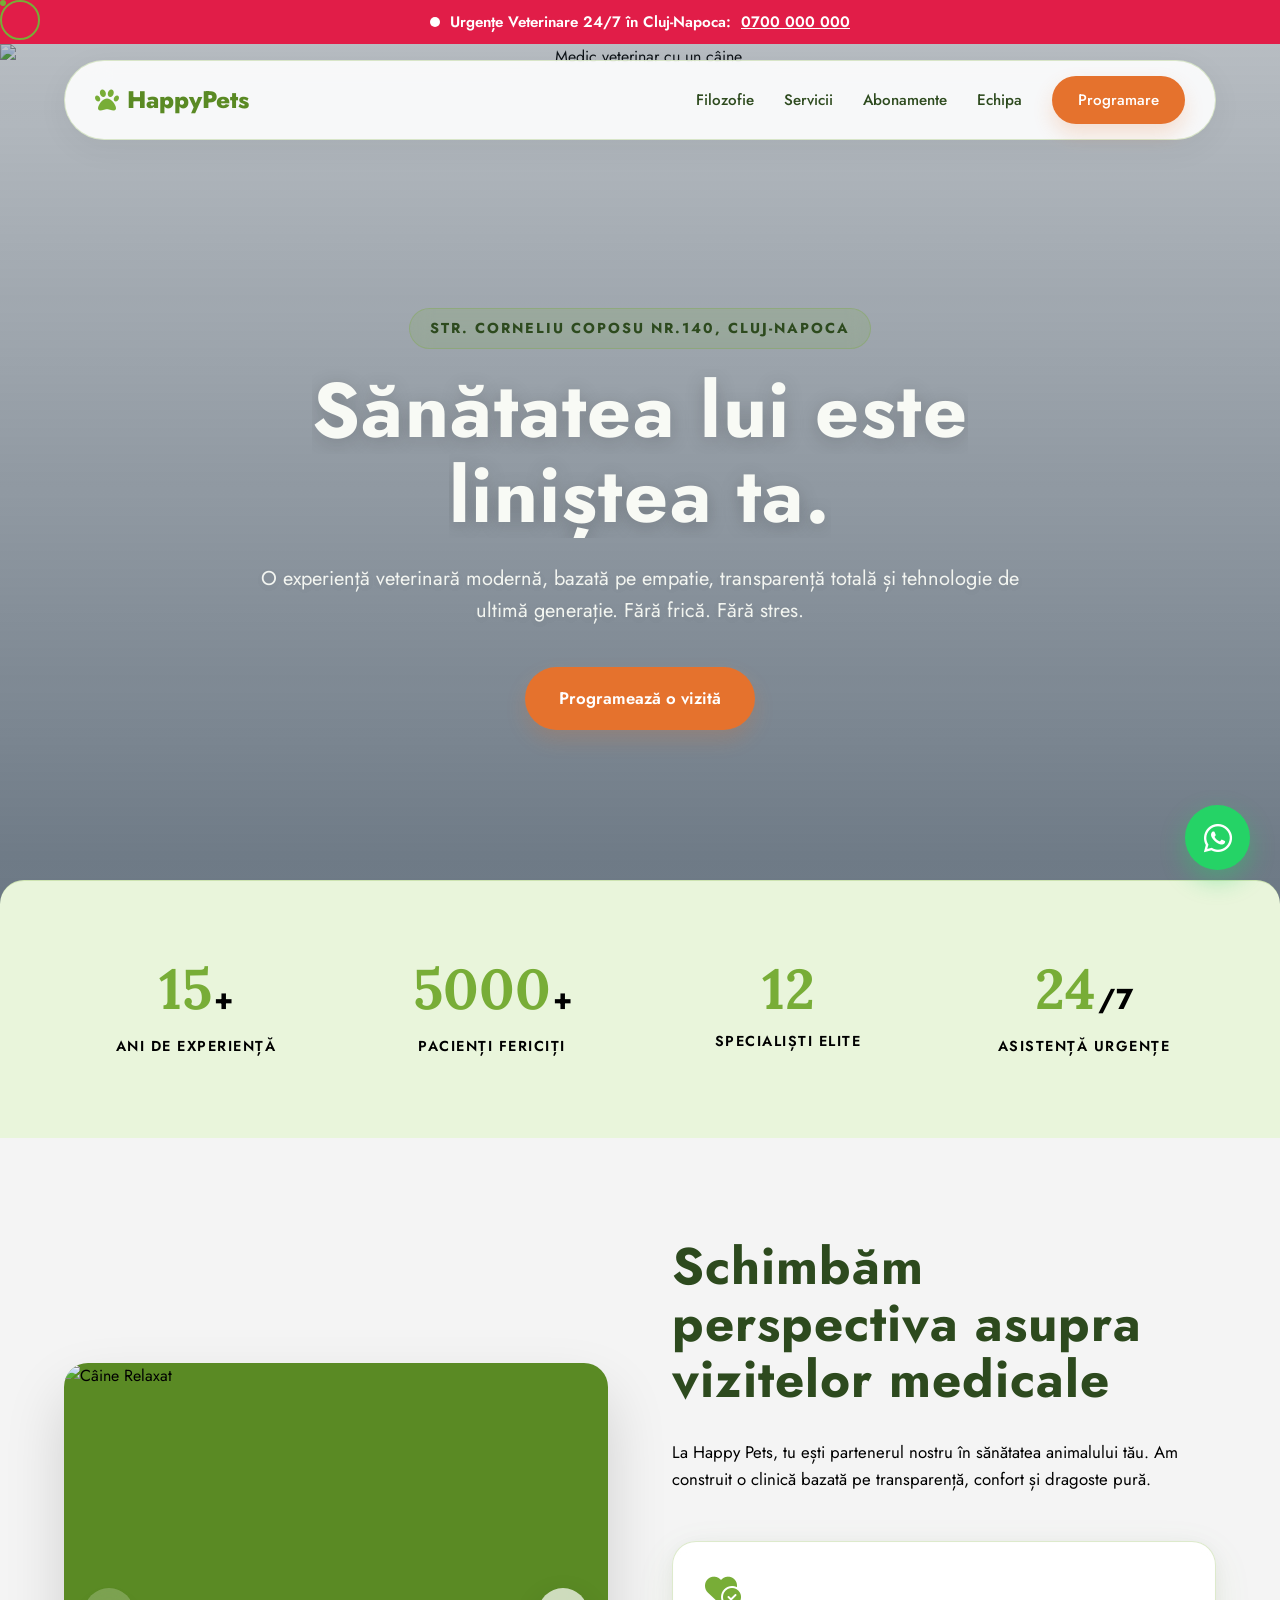
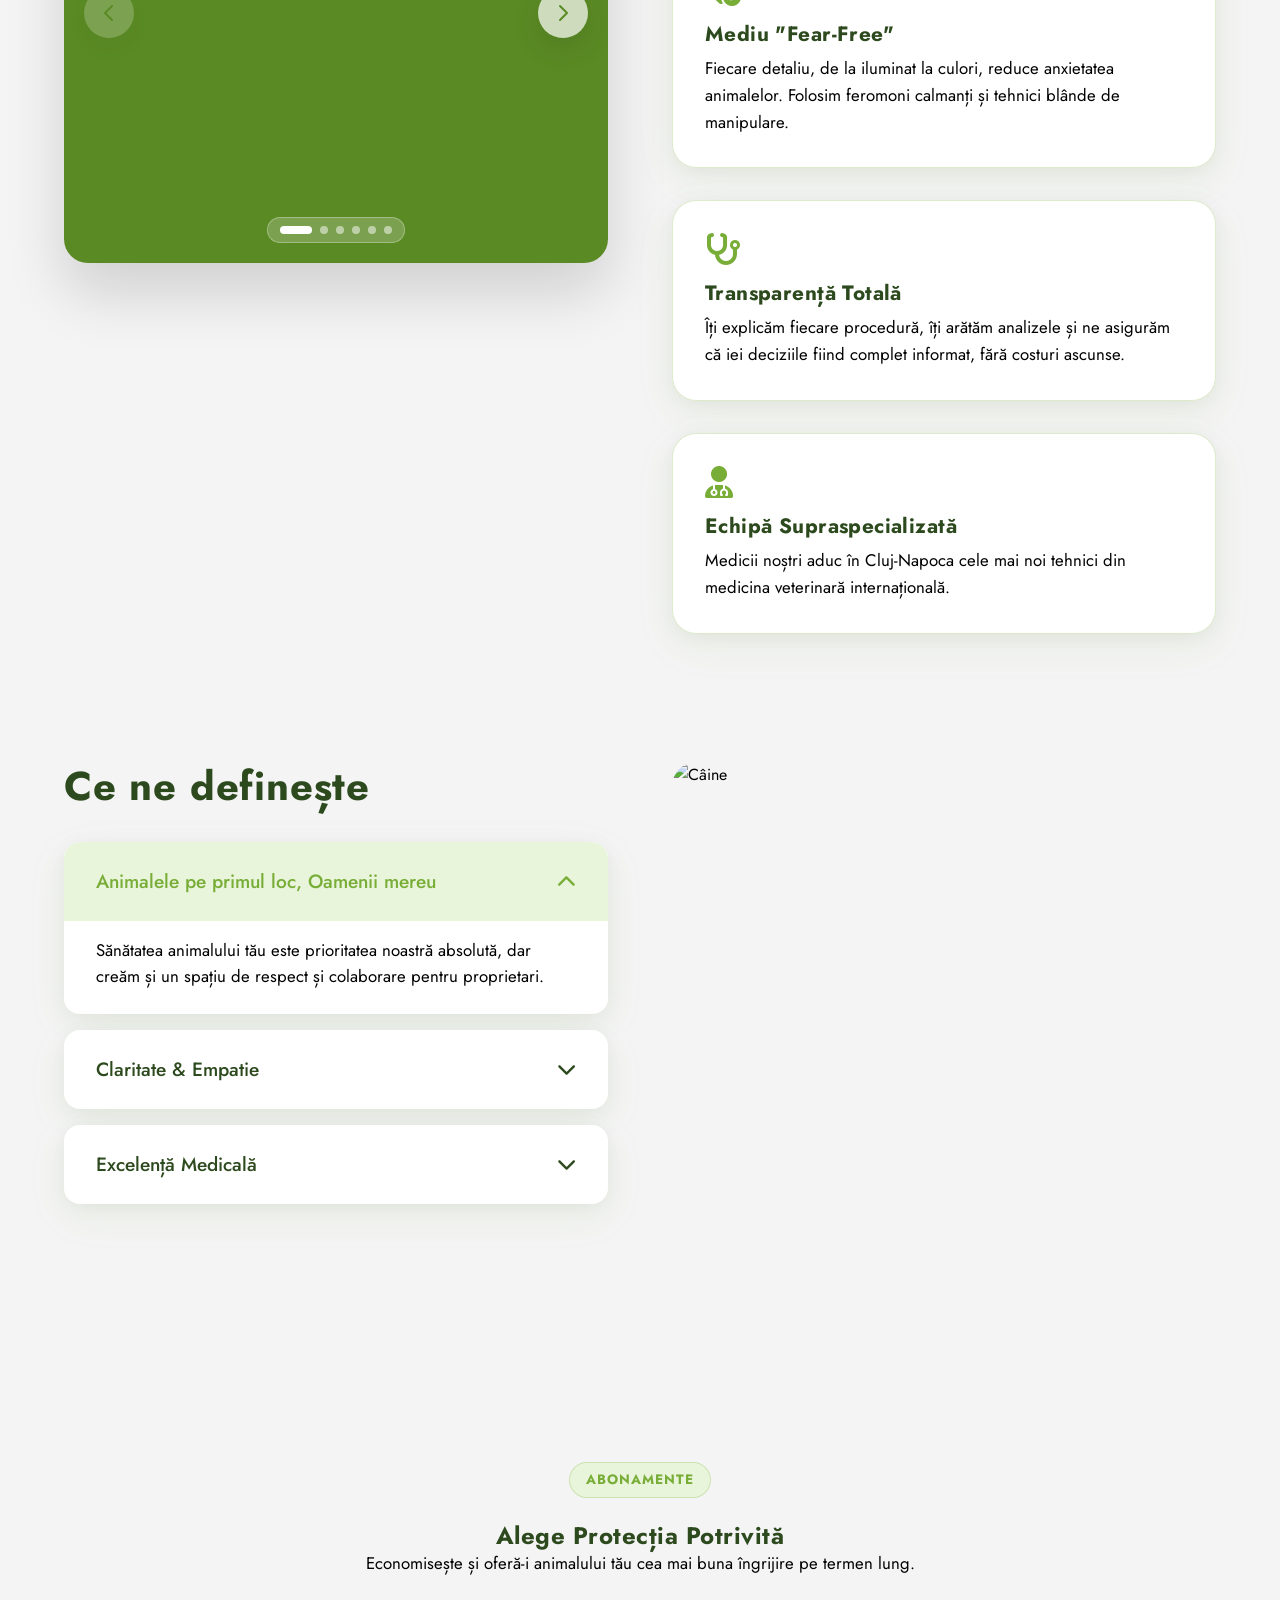
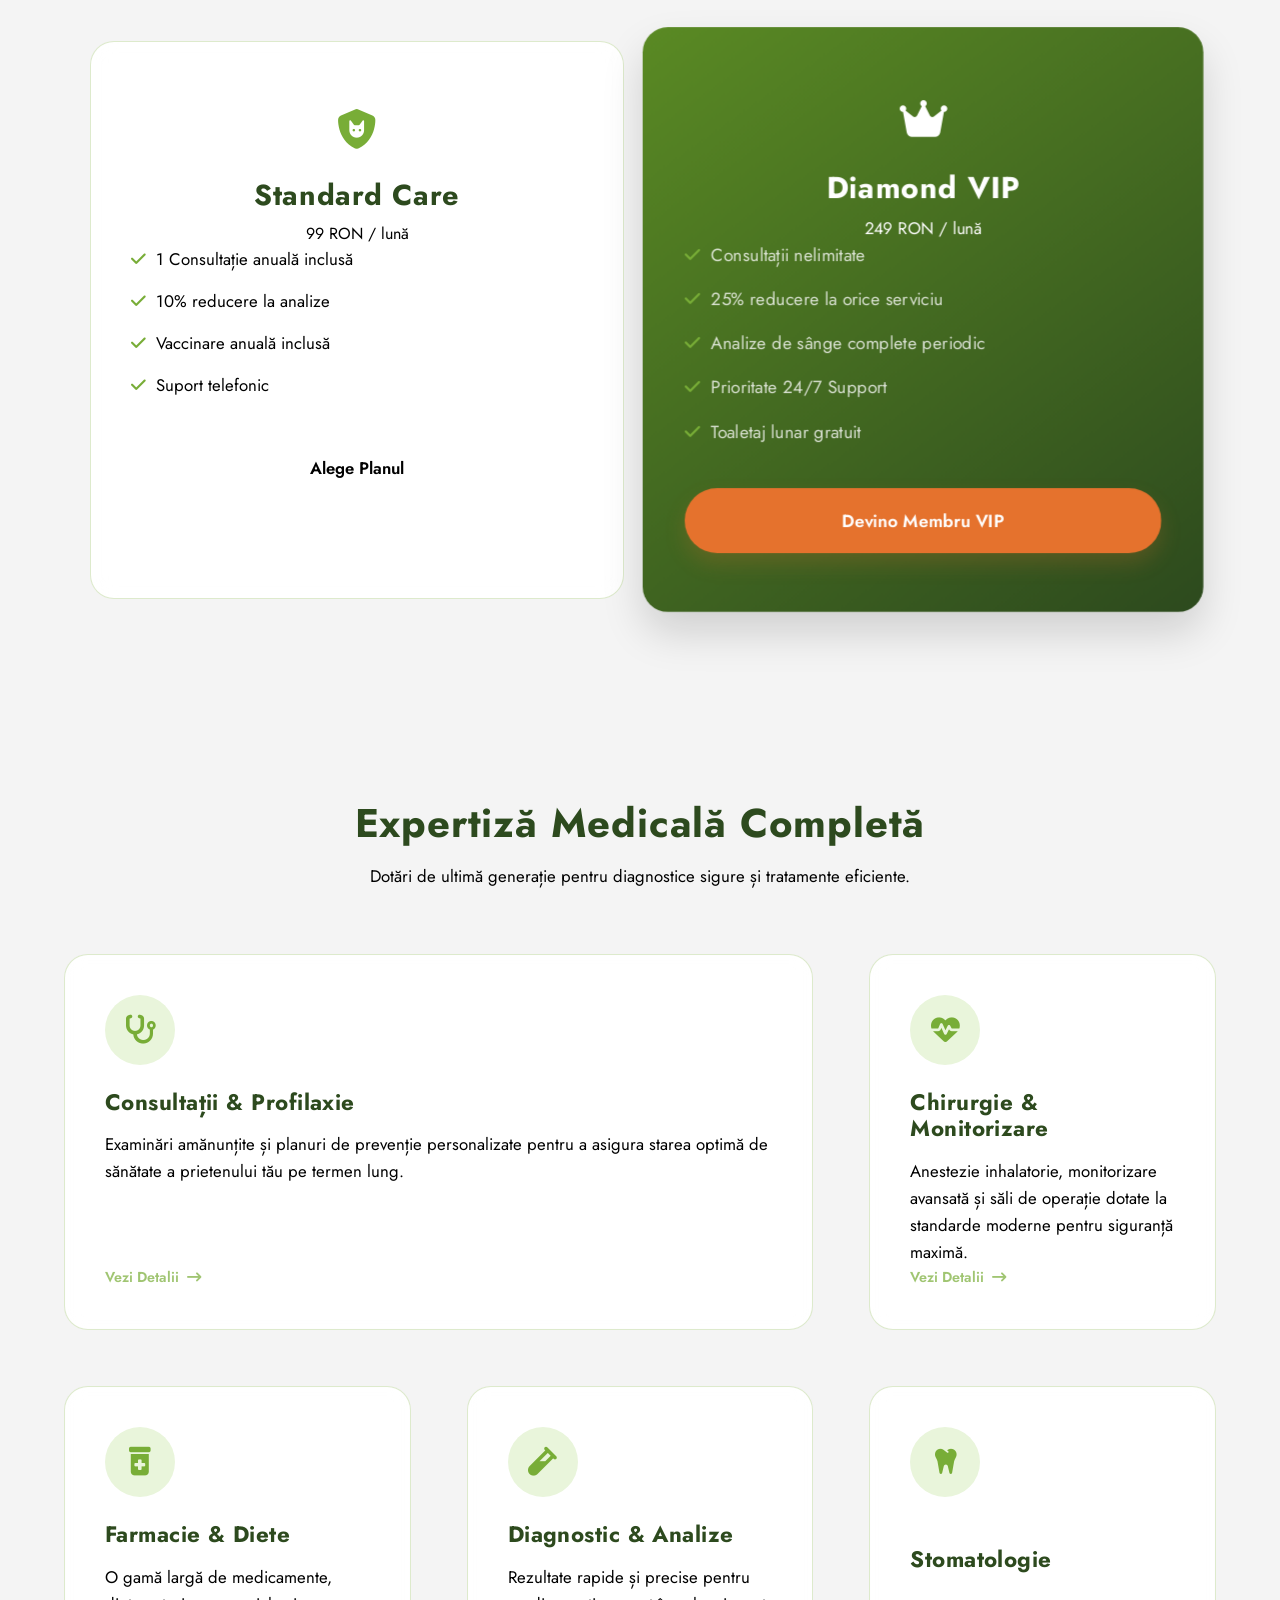
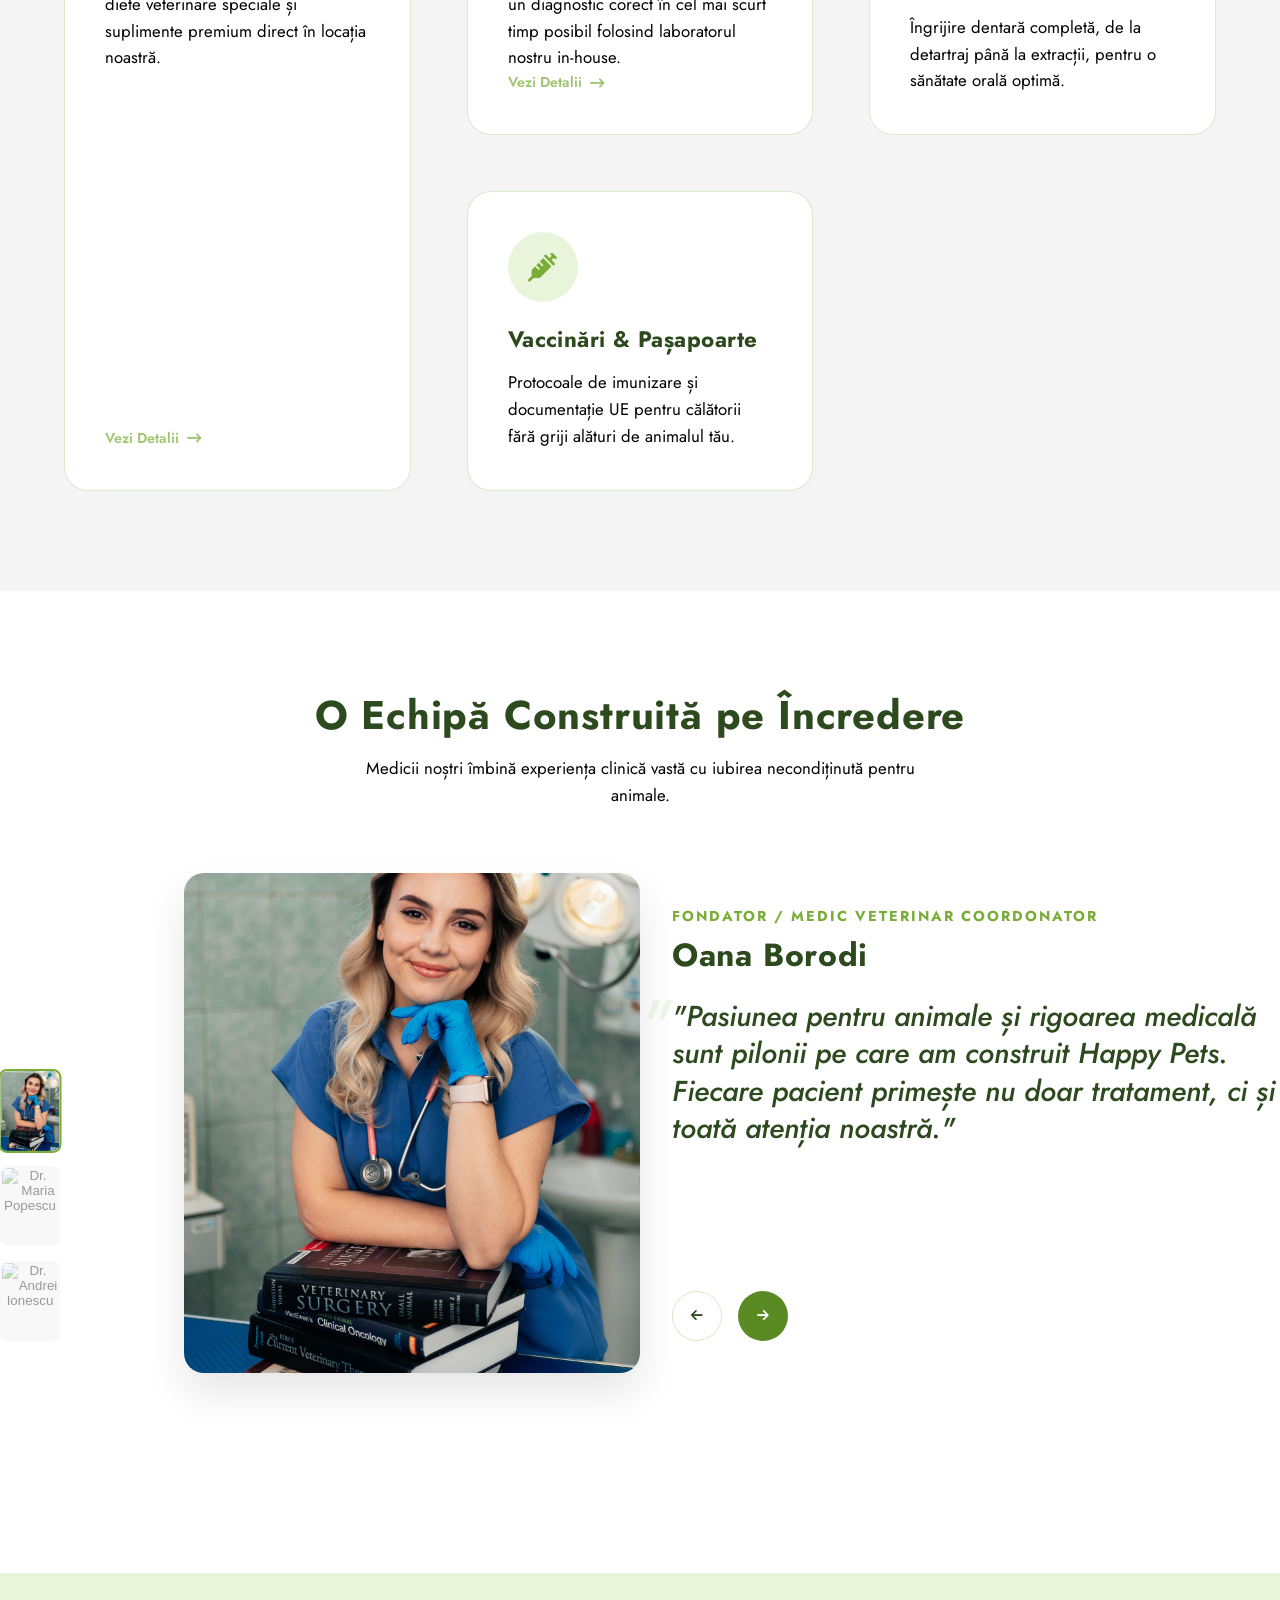
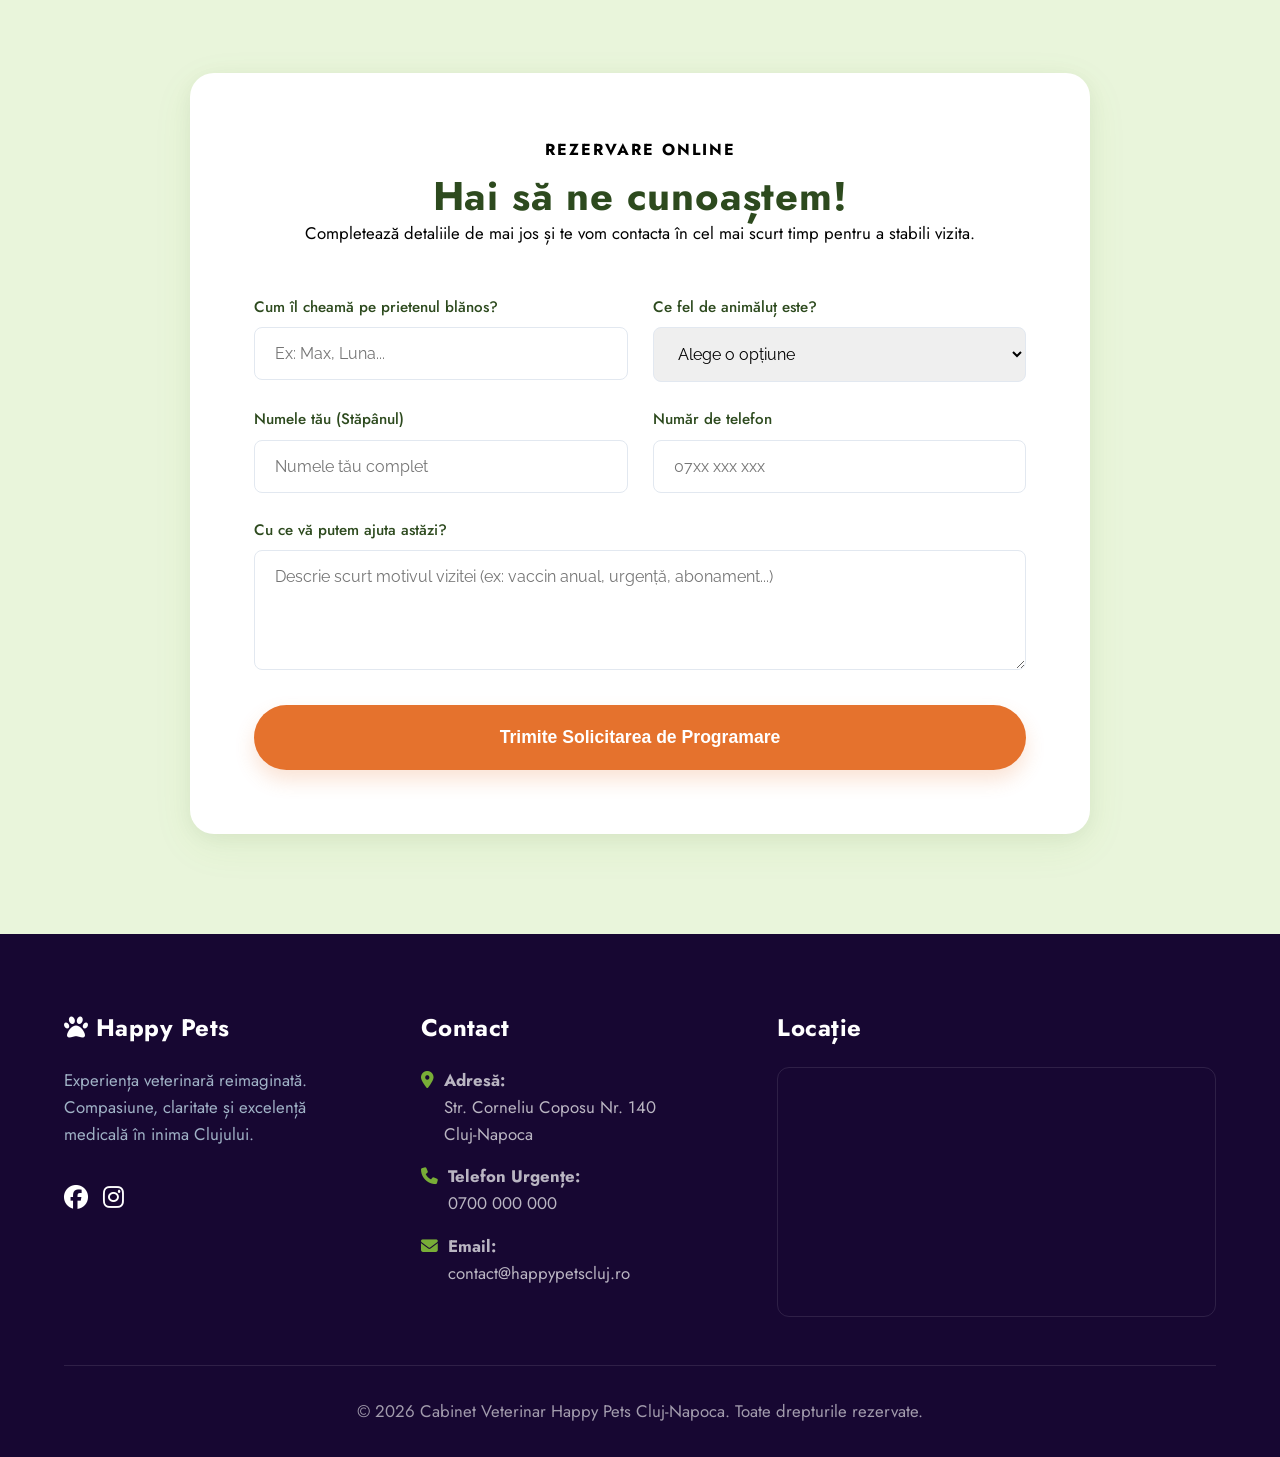
==== index.html @ 79b74f8f "Add asset versioning for cache busting" ====
<!DOCTYPE html>
<html lang="ro">

<head>
    <meta charset="UTF-8">
    <meta name="viewport" content="width=device-width, initial-scale=1.0">
    <title>Happy Pets | Clinică Veterinară Premium Cluj-Napoca</title>
    <meta name="description"
        content="Îngrijire veterinară de elită în Cluj-Napoca. Transparență, mediu fără frică și expertiză medicală de top pentru prietenii noștri necuvântători.">

    <!-- SEO & Social Media (OpenGraph) -->
    <meta property="og:title" content="Happy Pets | Clinică Veterinară Premium">
    <meta property="og:description"
        content="Servicii veterinare de înaltă calitate în inima Clujului. Descoperă standardul de aur în îngrijirea animalelor.">
    <meta property="og:image"
        content="https://images.unsplash.com/photo-1584132967334-10e028bd69f7?q=80&w=1200&auto=format&fit=crop">
    <meta property="og:type" content="website">
    <meta name="twitter:card" content="summary_large_image">

    <!-- JSON-LD Structured Data: LocalBusiness -->
    <script type="application/ld+json">
    {
      "@context": "https://schema.org",
      "@type": "VeterinaryCare",
      "name": "Happy Pets",
      "image": "https://images.unsplash.com/photo-1584132967334-10e028bd69f7?q=80&w=800&auto=format&fit=crop",
      "@id": "",
      "url": "https://happypets-cluj.ro",
      "telephone": "0700 000 000",
      "address": {
        "@type": "PostalAddress",
        "streetAddress": "Strada Exemplu Nr. 5",
        "addressLocality": "Cluj-Napoca",
        "postalCode": "400000",
        "addressCountry": "RO"
      },
      "geo": {
        "@type": "GeoCoordinates",
        "latitude": 46.7712,
        "longitude": 23.6236
      },
      "openingHoursSpecification": {
        "@type": "OpeningHoursSpecification",
        "dayOfWeek": [
          "Monday", "Tuesday", "Wednesday", "Thursday", "Friday", "Saturday", "Sunday"
        ],
        "opens": "00:00",
        "closes": "23:59"
      }
    }
    </script>

    <!-- Performance & Icons -->
    <link rel="preconnect" href="https://fonts.googleapis.com">
    <link rel="preconnect" href="https://fonts.gstatic.com" crossorigin>
    <link
        href="https://fonts.googleapis.com/css2?family=Inter:wght@400;500;600;700&family=Jost:wght@400;500;600;700&display=swap"
        rel="stylesheet">
    <link rel="stylesheet" href="https://cdnjs.cloudflare.com/ajax/libs/font-awesome/6.4.0/css/all.min.css">
    <link rel="stylesheet" href="style.css?v=1.0.0">

    <!-- Favicon & PWA -->
    <link rel="icon" type="image/png" sizes="32x32" href="https://cdn-icons-png.flaticon.com/512/616/616408.png">
    <link rel="apple-touch-icon" href="https://cdn-icons-png.flaticon.com/512/616/616408.png">

    <!-- GSAP Core -->
    <script src="https://cdnjs.cloudflare.com/ajax/libs/gsap/3.12.5/gsap.min.js"></script>
    <script src="https://cdnjs.cloudflare.com/ajax/libs/gsap/3.12.5/ScrollTrigger.min.js"></script>
</head>

<body>
    <!-- CUSTOM CURSOR -->
    <div class="cursor-dot"></div>
    <div class="cursor-outline"></div>

    <!-- BANNER URGENȚE -->
    <div class="emergency-banner" id="top">
        <div class="pulse-icon"></div>
        Urgențe Veterinare 24/7 în Cluj-Napoca: <a href="tel:0700000000"
            style="text-decoration: underline; color: white;">0700 000 000</a>
    </div>

    <!-- HEADER -->
    <header id="navbar">
        <a href="#" class="logo"><i class="fa-solid fa-paw"></i> HappyPets</a>
        <nav class="nav-links">
            <a href="#filozofie">Filozofie</a>
            <a href="#servicii">Servicii</a>
            <a href="#abonamente">Abonamente</a>
            <a href="#echipa">Echipa</a>
            <a href="#programare" class="btn btn-emerald" style="padding: 10px 24px; font-size: 0.95rem;">Programare</a>
        </nav>
        <div class="mobile-menu"><i class="fa-solid fa-bars"></i></div>
    </header>

    <!-- HERO SECTION FULLSCREEN ANIMAT -->
    <section id="acasa" class="hero-fullscreen">
        <div class="hero-image-wrapper">
            <!-- Imagine HD cu efect Ken Burns -->
            <img src="https://images.unsplash.com/photo-1576201836106-db1758fd1c97?ixlib=rb-4.0.3&auto=format&fit=crop&w=1920&q=80"
                alt="Medic veterinar cu un câine">
        </div>
        <div class="hero-overlay"></div>
        <div class="hero-text-content">
            <span class="hero-subtitle" id="hero-subtitle">Str. Corneliu Coposu Nr.140, Cluj-Napoca</span>
            <h1 class="hero-title" id="hero-title">
                <span class="line">Sănătatea lui este</span><br>
                <span class="line">liniștea ta.</span>
            </h1>
            <p class="hero-desc" id="hero-desc">O experiență veterinară modernă, bazată pe empatie, transparență totală
                și tehnologie de ultimă generație. Fără frică. Fără stres.</p>
            <div id="hero-cta">
                <a href="#programare" class="btn btn-emerald">Programează o vizită</a>
            </div>
        </div>
    </section>

    <!-- STATS BAR: SOCIAL PROOF -->
    <section class="stats-bar">
        <div class="container stats-grid">
            <div class="stat-item reveal">
                <span class="stat-number" data-target="15">0</span><span class="stat-plus">+</span>
                <p class="stat-label">Ani de Experiență</p>
            </div>
            <div class="stat-item reveal">
                <span class="stat-number" data-target="5000">0</span><span class="stat-plus">+</span>
                <p class="stat-label">Pacienți Fericiți</p>
            </div>
            <div class="stat-item reveal">
                <span class="stat-number" data-target="12">0</span>
                <p class="stat-label">Specialiști Elite</p>
            </div>
            <div class="stat-item reveal">
                <span class="stat-number" data-target="24">0</span><span class="stat-plus">/7</span>
                <p class="stat-label">Asistență Urgențe</p>
            </div>
        </div>
    </section>

    <!-- STICKY SECTION: FILOZOFIE -->
    <section id="filozofie" class="section-padding">
        <div class="container">
            <div class="sticky-section">
                <div class="sticky-visual reveal">
                    <!-- FRAMER-STYLE CAROUSEL -->
                    <div class="framer-carousel-container">
                        <div class="framer-carousel-track" id="carousel-track">
                            <!-- Items will be injected or kept as static if preferred. Let's use static for SEO/initial load speed -->
                            <div class="carousel-item"><img
                                    src="https://images.unsplash.com/photo-1583337130417-3346a1be7dee?q=80&w=800"
                                    alt="Câine Relaxat" loading="lazy"></div>
                            <div class="carousel-item"><img
                                    src="https://images.unsplash.com/photo-1537151608828-ea2b11777ee8?q=80&w=800"
                                    alt="Consultație" loading="lazy"></div>
                            <div class="carousel-item"><img
                                    src="https://images.unsplash.com/photo-1516734212186-a967f81ad0d7?q=80&w=800"
                                    alt="Prietenie" loading="lazy"></div>
                            <div class="carousel-item"><img
                                    src="https://images.unsplash.com/photo-1511044568932-338cba0ad803?q=80&w=800"
                                    alt="Pisică Jucăușă" loading="lazy"></div>
                            <div class="carousel-item"><img
                                    src="https://images.unsplash.com/photo-1599443015574-be5fe8a05783?q=80&w=800"
                                    alt="Pui de Pisică" loading="lazy"></div>
                            <div class="carousel-item"><img
                                    src="https://images.unsplash.com/photo-1526336024174-e58f5cdd8e13?q=80&w=800"
                                    alt="Pisică Curioasă" loading="lazy"></div>
                        </div>

                        <!-- Navigation Buttons -->
                        <button id="carousel-prev" class="carousel-nav-btn prev" aria-label="Imaginea anterioară">
                            <svg viewBox="0 0 24 24" fill="none" stroke="currentColor" stroke-width="2">
                                <path d="M15 19l-7-7 7-7" stroke-linecap="round" stroke-linejoin="round" />
                            </svg>
                        </button>
                        <button id="carousel-next" class="carousel-nav-btn next" aria-label="Imaginea următoare">
                            <svg viewBox="0 0 24 24" fill="none" stroke="currentColor" stroke-width="2">
                                <path d="M9 5l7 7-7 7" stroke-linecap="round" stroke-linejoin="round" />
                            </svg>
                        </button>

                        <!-- Progress Indicator -->
                        <div class="carousel-progress" id="carousel-progress" aria-label="Indicator progres">
                            <!-- Dots injected via JS -->
                        </div>
                    </div>
                </div>
                <div class="sticky-content">
                    <h2 class="reveal">Schimbăm perspectiva asupra vizitelor medicale</h2>
                    <p class="reveal" style="margin-bottom: 3rem;">La Happy Pets, tu ești partenerul nostru în sănătatea
                        animalului tău. Am construit o clinică bazată pe transparență, confort și dragoste pură.</p>

                    <div class="feature-box reveal delay-1">
                        <i class="fa-solid fa-heart-circle-check"></i>
                        <h3>Mediu "Fear-Free"</h3>
                        <p>Fiecare detaliu, de la iluminat la culori, reduce anxietatea animalelor. Folosim feromoni
                            calmanți și tehnici blânde de manipulare.</p>
                    </div>

                    <div class="feature-box reveal delay-2">
                        <i class="fa-solid fa-stethoscope"></i>
                        <h3>Transparență Totală</h3>
                        <p>Îți explicăm fiecare procedură, îți arătăm analizele și ne asigurăm că iei deciziile fiind
                            complet informat, fără costuri ascunse.</p>
                    </div>

                    <div class="feature-box reveal delay-1">
                        <i class="fa-solid fa-user-doctor"></i>
                        <h3>Echipă Supraspecializată</h3>
                        <p>Medicii noștri aduc în Cluj-Napoca cele mai noi tehnici din medicina veterinară
                            internațională.</p>
                    </div>
                </div>
            </div>
        </div>


        <!-- ACORDION CU IMAGINI DINAMICE -->
        <div class="container">
            <div class="accordion-section">
                <div>
                    <h2 class="reveal" style="font-size: 2.5rem; margin-bottom: 2rem;">Ce ne definește</h2>

                    <div class="accordion-item reveal">
                        <div class="accordion-header active" data-target="img-valoare-1">
                            Animalele pe primul loc, Oamenii mereu <i class="fa-solid fa-chevron-down"></i>
                        </div>
                        <div class="accordion-content" style="max-height: 200px;">
                            <p>Sănătatea animalului tău este prioritatea noastră absolută, dar creăm și un spațiu de
                                respect și colaborare pentru proprietari.</p>
                        </div>
                    </div>

                    <div class="accordion-item reveal delay-1">
                        <div class="accordion-header" data-target="img-valoare-2">
                            Claritate & Empatie <i class="fa-solid fa-chevron-down"></i>
                        </div>
                        <div class="accordion-content">
                            <p>Suntem dornici să ascultăm și să comunicăm cu compasiune pentru a asigura cel mai bun
                                tratament și o îngrijire blândă.</p>
                        </div>
                    </div>

                    <div class="accordion-item reveal delay-2">
                        <div class="accordion-header" data-target="img-valoare-3">
                            Excelență Medicală <i class="fa-solid fa-chevron-down"></i>
                        </div>
                        <div class="accordion-content">
                            <p>Cabinetul nostru folosește tehnologii avansate pentru diagnosticare rapidă și intervenții
                                chirurgicale de precizie.</p>
                        </div>
                    </div>
                </div>
                <div class="accordion-images reveal">
                    <img src="https://images.unsplash.com/photo-1541599540903-216a46ca1dc0?ixlib=rb-4.0.3&auto=format&fit=crop&w=800&q=80"
                        alt="Câine" id="img-valoare-1" class="active" loading="lazy">
                    <img src="https://images.unsplash.com/photo-1548199973-03cce0bbc87b?ixlib=rb-4.0.3&auto=format&fit=crop&w=800&q=80"
                        alt="Pisică" id="img-valoare-2" loading="lazy">
                    <img src="https://images.unsplash.com/photo-1514888286974-6c03e2ca1dba?ixlib=rb-4.0.3&auto=format&fit=crop&w=800&q=80"
                        alt="Cabinet" id="img-valoare-3" loading="lazy">
                </div>
            </div>
        </div>
    </section>

    <!-- SECTION: PLANURI DE SĂNĂTATE -->
    <section id="beneficii" class="section-padding">
        <div class="container text-center">
            <span class="badge">Abonamente</span>
            <h2>Alege Protecția Potrivită</h2>
            <p>Economisește și oferă-i animalului tău cea mai buna îngrijire pe termen lung.</p>

            <div class="plans-grid">
                <!-- Basic Plan -->
                <div class="plan-card reveal">
                    <div class="plan-icon"><i class="fa-solid fa-shield-cat"></i></div>
                    <h3>Standard Care</h3>
                    <div class="price">99 RON <span>/ lună</span></div>
                    <ul class="plan-features">
                        <li><i class="fa-solid fa-check"></i> 1 Consultație anuală inclusă</li>
                        <li><i class="fa-solid fa-check"></i> 10% reducere la analize</li>
                        <li><i class="fa-solid fa-check"></i> Vaccinare anuală inclusă</li>
                        <li><i class="fa-solid fa-check"></i> Suport telefonic</li>
                    </ul>
                    <a href="#programare" class="btn btn-outline" style="width: 100%;">Alege Planul</a>
                </div>

                <!-- Premium Plan -->
                <div class="plan-card premium reveal">
                    <div class="plan-icon"><i class="fa-solid fa-crown"></i></div>
                    <h3>Diamond VIP</h3>
                    <div class="price">249 RON <span>/ lună</span></div>
                    <ul class="plan-features">
                        <li><i class="fa-solid fa-check"></i> Consultații nelimitate</li>
                        <li><i class="fa-solid fa-check"></i> 25% reducere la orice serviciu</li>
                        <li><i class="fa-solid fa-check"></i> Analize de sânge complete periodic</li>
                        <li><i class="fa-solid fa-check"></i> Prioritate 24/7 Support</li>
                        <li><i class="fa-solid fa-check"></i> Toaletaj lunar gratuit</li>
                    </ul>
                    <a href="#programare" class="btn btn-emerald" style="width: 100%;">Devino Membru VIP</a>
                </div>
            </div>
        </div>
    </section>

    <!-- SERVICII MEDICALE (GRID COMPLET) -->
    <section id="servicii" class="section-padding">
        <div class="container">
            <div class="text-center reveal">
                <h2 style="font-size: 2.5rem; margin-bottom: 1rem;">Expertiză Medicală Completă</h2>
                <p style="max-width: 600px; margin: 0 auto; margin-bottom: 4rem;">Dotări de ultimă generație pentru
                    diagnostice sigure și tratamente eficiente.</p>
            </div>

            <div class="services-grid">
                <!-- Card 1: Bento Wide (Featured) -->
                <div class="service-card bento-wide reveal">
                    <div class="service-icon"><i class="fa-solid fa-stethoscope"></i></div>
                    <h3>Consultații & Profilaxie</h3>
                    <p>Examinări amănunțite și planuri de prevenție personalizate pentru a asigura starea optimă de
                        sănătate a prietenului tău pe termen lung.</p>
                    <a href="consultatii.html" class="btn-text">Vezi Detalii <i
                            class="fa-solid fa-arrow-right-long"></i></a>
                </div>
                <!-- Card 2 -->
                <div class="service-card reveal" style="transition-delay: 0.1s;">
                    <div class="service-icon"><i class="fa-solid fa-heart-pulse"></i></div>
                    <h3>Chirurgie & Monitorizare</h3>
                    <p>Anestezie inhalatorie, monitorizare avansată și săli de operație dotate la standarde moderne
                        pentru siguranță maximă.</p>
                    <a href="service-detail.html" class="btn-text">Vezi Detalii <i
                            class="fa-solid fa-arrow-right-long"></i></a>
                </div>
                <!-- Card 3: Bento Tall -->
                <div class="service-card bento-tall reveal" style="transition-delay: 0.2s;">
                    <div class="service-icon"><i class="fa-solid fa-prescription-bottle-medical"></i></div>
                    <h3>Farmacie & Diete</h3>
                    <p>O gamă largă de medicamente, diete veterinare speciale și suplimente premium direct în locația
                        noastră.</p>
                    <a href="farmacie.html" class="btn-text">Vezi Detalii <i
                            class="fa-solid fa-arrow-right-long"></i></a>
                </div>
                <!-- Card 4 -->
                <div class="service-card reveal">
                    <div class="service-icon"><i class="fa-solid fa-vial"></i></div>
                    <h3>Diagnostic & Analize</h3>
                    <p>Rezultate rapide și precise pentru un diagnostic corect în cel mai scurt timp posibil folosind
                        laboratorul nostru in-house.</p>
                    <a href="diagnostic.html" class="btn-text">Vezi Detalii <i
                            class="fa-solid fa-arrow-right-long"></i></a>
                </div>
                <!-- Card 5 -->
                <div class="service-card reveal" style="transition-delay: 0.1s;">
                    <div class="service-icon"><i class="fa-solid fa-tooth"></i></div>
                    <h3>Stomatologie</h3>
                    <p>Îngrijire dentară completă, de la detartraj până la extracții, pentru o sănătate orală optimă.
                    </p>
                </div>
                <!-- Card 6 -->
                <div class="service-card reveal" style="transition-delay: 0.2s;">
                    <div class="service-icon"><i class="fa-solid fa-syringe"></i></div>
                    <h3>Vaccinări & Pașapoarte</h3>
                    <p>Protocoale de imunizare și documentație UE pentru călătorii fără griji alături de animalul tău.
                    </p>
                </div>
            </div>
    </section>

    <!-- ECHIPA -->
    <section id="echipa" class="section-padding team-bg">
        <div class="text-center reveal">
            <h2 style="font-size: 2.5rem; margin-bottom: 1rem;">O Echipă Construită pe Încredere</h2>
            <p style="max-width: 600px; margin: 0 auto;">Medicii noștri îmbină experiența clinică vastă cu iubirea
                necondiținută pentru animale.</p>
        </div>

        <div class="testimonial-slider-container reveal">
            <div class="testimonial-grid">
                <!-- Col 1: Meta and Thumbnails -->
                <div class="col-meta flex-col justify-between">
                    <div class="thumbnail-nav" id="thumbnail-nav">
                        <!-- Thumbnails injected via JS -->
                    </div>
                </div>

                <!-- Col 2: Main Image -->
                <div class="col-image">
                    <div class="main-image-container">
                        <img src="https://images.unsplash.com/photo-1559839734-2b71ea197ec2?ixlib=rb-4.0.3&auto=format&fit=crop&w=800&q=80"
                            id="main-team-img" alt="Dr. Maria Popescu" loading="lazy">
                    </div>
                </div>

                <!-- Col 3: Text and Navigation -->
                <div class="col-content flex-col justify-between">
                    <div class="content-text pt-5">
                        <div id="content-reveal-box">
                            <span class="member-role" id="member-role">Medic Primar Veterinar / Chirurgie</span>
                            <h3 class="member-name" id="member-name">Dr. Maria Popescu</h3>
                            <blockquote class="member-quote" id="member-quote">
                                "Fiecare pacient are o poveste, iar misiunea noastră este să îi oferim un final fericit
                                și sănătos."
                            </blockquote>
                        </div>
                    </div>

                    <div class="nav-buttons">
                        <button class="slider-btn" id="prev-btn" aria-label="Anterior"><i
                                class="fa-solid fa-arrow-left"></i></button>
                        <button class="slider-btn primary" id="next-btn" aria-label="Următor"><i
                                class="fa-solid fa-arrow-right"></i></button>
                    </div>
                </div>
            </div>
        </div>
    </section>


    <!-- SMART BOOKING FORM (PET-CENTRIC) -->
    <section id="programare" class="section-padding booking-section">
        <div class="booking-container reveal">
            <div class="booking-header">
                <span style="color: var(--emerald); font-weight: 700; letter-spacing: 2px;">REZERVARE ONLINE</span>
                <h2 style="font-size: 2.5rem; margin-top: 10px;">Hai să ne cunoaștem!</h2>
                <p>Completează detaliile de mai jos și te vom contacta în cel mai scurt timp pentru a stabili vizita.
                </p>
            </div>

            <form class="smart-form">
                <div class="form-group">
                    <label>Cum îl cheamă pe prietenul blănos?</label>
                    <input type="text" placeholder="Ex: Max, Luna..." required>
                </div>

                <div class="form-group">
                    <label>Ce fel de animăluț este?</label>
                    <select required>
                        <option value="" disabled selected>Alege o opțiune</option>
                        <option value="caine">Este un cățel 🐶</option>
                        <option value="pisica">Este o pisicuță 🐱</option>
                        <option value="exotic">Animal exotic / Păsări 🐰</option>
                    </select>
                </div>

                <div class="form-group">
                    <label>Numele tău (Stăpânul)</label>
                    <input type="text" placeholder="Numele tău complet" required>
                </div>

                <div class="form-group">
                    <label>Număr de telefon</label>
                    <input type="tel" placeholder="07xx xxx xxx" required>
                </div>

                <div class="form-group full">
                    <label>Cu ce vă putem ajuta astăzi?</label>
                    <textarea placeholder="Descrie scurt motivul vizitei (ex: vaccin anual, urgență, abonament...)"
                        required></textarea>
                </div>

                <div class="form-group full" style="margin-top: 10px;">
                    <button type="submit" class="btn btn-emerald"
                        style="width: 100%; font-size: 1.1rem; padding: 20px;">Trimite Solicitarea de
                        Programare</button>
                </div>
            </form>
        </div>
    </section>

    <!-- WHATSAPP FLOATING BUTTON -->
    <a href="https://wa.me/40700000000" target="_blank" class="float-wa">
        <i class="fa-brands fa-whatsapp"></i>
        <div class="wa-tooltip">Ai o întrebare rapidă? Discută cu un medic!</div>
    </a>

    <!-- FOOTER -->
    <footer>
        <div class="footer-grid">
            <div>
                <h3><i class="fa-solid fa-paw" style="color: var(--emerald);"></i> Happy Pets</h3>
                <p style="color: #A0B2C6; margin-bottom: 2rem;">Experiența veterinară reimaginată. Compasiune, claritate
                    și excelență medicală în inima Clujului.</p>
                <div style="display: flex; gap: 15px; font-size: 1.5rem;">
                    <a href="#"><i class="fa-brands fa-facebook"></i></a>
                    <a href="#"><i class="fa-brands fa-instagram"></i></a>
                </div>
            </div>

            <div class="footer-contact">
                <h3>Contact</h3>
                <p><i class="fa-solid fa-location-dot"></i> <span><strong>Adresă:</strong><br> Str. Corneliu Coposu Nr.
                        140<br> Cluj-Napoca</span></p>
                <p><i class="fa-solid fa-phone"></i> <span><strong>Telefon Urgențe:</strong><br> <a
                            href="tel:0700000000">0700 000 000</a></span></p>
                <p><i class="fa-solid fa-envelope"></i> <span><strong>Email:</strong><br> <a
                            href="mailto:contact@happypetscluj.ro">contact@happypetscluj.ro</a></span></p>
            </div>

            <div>
                <h3>Locație</h3>
                <div class="map-container">
                    <iframe
                        src="https://www.google.com/maps/embed?pb=!1m18!1m12!1m3!1d2732.2272216503463!2d23.6111162!3d46.7801339!2m3!1f0!2f0!3f0!3m2!1i1024!2i768!4f13.1!3m3!1m2!1s0x47490c0000000000%3A0x0!2sStrada%20Corneliu%20Coposu%20140%2C%20Cluj-Napoca!5e0!3m2!1sen!2sro!4v1700000000000!5m2!1sen!2sro"
                        width="100%" height="100%" style="border:0;" allowfullscreen="" loading="lazy"
                        referrerpolicy="no-referrer-when-downgrade"></iframe>
                </div>
            </div>
        </div>
        <div class="footer-bottom">
            <p>&copy; 2026 Cabinet Veterinar Happy Pets Cluj-Napoca. Toate drepturile rezervate.</p>
        </div>
    </footer>

    <!-- JS -->
    <script src="script.js?v=1.0.0"></script>
</body>

</html>
---- style.css ----
@import url('https://fonts.googleapis.com/css2?family=Lora:wght@400;500;600;700&family=Raleway:wght@300;400;500;600;700&display=swap');

/* ==========================================
   1. VARIABILE & RESET (Pro Max Step 1)
   ========================================== */
:root {
    /* Nature Harmony Palette - PCM Vet Inspired */
    --primary: #78AD37;        /* Leaf Green */
    --primary-dark: #5A8A24;
    --primary-light: #E9F5DB;   /* Soft Sage */
    --secondary: #E5722D;       /* Vibrant Coral */
    --bg-white: #F4F4F4;        /* Warm Off-White Canvas */
    --text-deep: #2D4A1E;       /* Deep Forest Green for titles */
    --hero-text: #F8FAF5;       /* Harmonized Off-White for hero */
    --white: #FFFFFF;
    --danger: #E11D48 !important;         /* Rose Red for emergencies */
    
    --glass-bg: rgba(255, 255, 255, 0.92); 
    --glass-border: rgba(120, 173, 55, 0.25);
    --shadow: 
        0 4px 20px rgba(0, 0, 0, 0.05),
        0 12px 40px rgba(120, 173, 55, 0.08);

    /* Textures */
    --bg-paws: url('file:///Users/imac24/.gemini/antigravity/brain/b930bb89-0505-4711-b5f6-4350fecd5beb/happy_pets_mammal_paws_texture_1773215627458.png');

    --transition: all 0.5s cubic-bezier(0.16, 1, 0.3, 1);
    --border-radius: 24px;
}

* { margin: 0; padding: 0; box-sizing: border-box; }
html { scroll-behavior: smooth; }

body {
    font-family: 'Jost', 'Inter', sans-serif;
    background-color: var(--bg-white);
    background-image: var(--bg-paws);
    background-size: 800px;
    background-attachment: fixed;
    color: var(--text-main);
    line-height: 1.6;
    overflow-x: hidden;
    cursor: none;
}

/* Hide custom cursor on mobile */
@media (hover: none) and (pointer: coarse) {
    body { cursor: auto; }
    .cursor-dot, .cursor-outline { display: none; }
}

/* ==========================================
   SUBPAGE STYLES
   ========================================== */
.subpage-hero {
    background: linear-gradient(135deg, var(--primary-light) 0%, #FFFFFF 100%);
    padding: 10rem 0 6rem;
    text-align: center;
}
.subpage-hero h1 {
    font-size: 4rem;
    font-family: 'Lora', serif;
    color: var(--text-deep);
    margin-bottom: 1.5rem;
    line-height: 1.2;
}
.subpage-hero p {
    font-size: 1.2rem;
    max-width: 800px;
    margin: 0 auto;
    color: var(--text-muted);
}
@media (max-width: 768px) {
    .subpage-hero h1 { font-size: 2.5rem; }
    .subpage-hero { padding: 8rem 0 4rem; }
}

.cursor-dot {
    width: 6px; height: 6px; background-color: var(--primary);
    position: fixed; top: 0; left: 0; border-radius: 50%;
    z-index: 9999; pointer-events: none;
}
.cursor-outline {
    width: 40px; height: 40px; border: 2px solid var(--primary);
    position: fixed; top: 0; left: 0; border-radius: 50%;
    z-index: 9998; pointer-events: none;
    transition: transform 0.15s ease-out, background 0.3s ease, border 0.3s ease;
}

h1, h2, h3, h4, h5, h6 {
    font-weight: 700;
    line-height: 1.2;
    color: var(--text-deep);
    letter-spacing: 0.02em;
}
p { color: var(--text-muted); font-size: 1.05rem; }
a { text-decoration: none; color: inherit; transition: var(--transition); cursor: pointer; }
img { max-width: 100%; display: block; object-fit: cover; border-radius: var(--border-radius); }

/* ==========================================
   2. ANIMAȚII (Scroll Reveal)
   ========================================== */
.reveal { opacity: 0; transform: translateY(30px); transition: all 0.8s ease-out; }
.reveal.active { opacity: 1; transform: translateY(0); }
.delay-1 { transition-delay: 0.1s; } .delay-2 { transition-delay: 0.2s; }

.btn {
    display: inline-flex; align-items: center; justify-content: center; gap: 10px;
    padding: 16px 32px; border-radius: 50px; font-weight: 600; font-size: 1.05rem;
    cursor: pointer; transition: var(--transition); border: none;
}
.btn-primary {
    background: var(--primary);
    color: var(--white);
    box-shadow: 0 10px 20px rgba(120, 173, 55, 0.2);
}

.btn-primary:hover {
    background: var(--primary-dark);
    transform: translateY(-2px);
    box-shadow: 0 15px 30px rgba(120, 173, 55, 0.3);
}

.btn-secondary {
    background: var(--secondary);
    color: var(--white);
    box-shadow: 0 10px 20px rgba(229, 114, 45, 0.2);
}

.btn-secondary:hover {
    background: #c25d24;
    transform: translateY(-2px);
    box-shadow: 0 15px 30px rgba(229, 114, 45, 0.3);
}
.btn-outline:hover { background-color: var(--primary); color: var(--white); }

.btn-emerald {
    background: var(--secondary) !important; /* Using Coral for high-impact CTA as requested */
    color: var(--white) !important;
    box-shadow: 0 10px 20px rgba(229, 114, 45, 0.2) !important;
    border: 2px solid transparent !important;
    display: inline-flex !important;
}

.btn-emerald:hover {
    background: #c25d24 !important;
    transform: translateY(-2px) !important;
    box-shadow: 0 15px 30px rgba(229, 114, 45, 0.3) !important;
}

.section-padding {
    padding: 100px 0;
    position: relative;
    background-color: transparent;
}
.container { max-width: 1400px !important; margin: 0 auto !important; width: 90% !important; }
.text-center { text-align: center; }

/* ==========================================
   3. BARE DE URGENȚĂ & HEADER
   ========================================== */
.emergency-banner {
    background-color: var(--danger); color: var(--white);
    text-align: center; padding: 10px 5%; font-size: 0.95rem; font-weight: 600;
    display: flex; justify-content: center; align-items: center; gap: 10px;
    position: relative; z-index: 1001;
}
.pulse-icon {
    width: 10px; height: 10px; background-color: var(--white); border-radius: 50%;
    animation: pulse 1.5s infinite;
}
@keyframes pulse {
    0% { box-shadow: 0 0 0 0 rgba(255,255,255, 0.7); }
    70% { box-shadow: 0 0 0 10px rgba(255,255,255, 0); }
    100% { box-shadow: 0 0 0 0 rgba(255,255,255, 0); }
}

header {
    position: fixed; top: 60px; left: 5%; right: 5%; z-index: 1000;
    background: rgba(255, 255, 255, 0.9);
    backdrop-filter: blur(20px) saturate(180%);
    border: 1px solid var(--glass-border); padding: 15px 30px;
    border-radius: 50px; box-shadow: 0 8px 32px rgba(0, 0, 0, 0.05);
    display: flex; justify-content: space-between; align-items: center;
    transition: all 0.5s cubic-bezier(0.16, 1, 0.3, 1), border-radius 0.3s ease, top 0.3s ease;
}
header.scrolled { 
    top: 0; 
    left: 0; 
    right: 0; 
    width: 100%; 
    border-radius: 0; 
    border-left: none; 
    border-right: none; 
    border-top: none;
    padding: 10px 5%;
}

.logo { font-size: 1.5rem; font-weight: 800; color: var(--primary-dark); display: flex; align-items: center; gap: 8px; }
.logo i { color: var(--primary); }

.nav-links { display: flex; gap: 30px; align-items: center; }
.nav-links a { font-weight: 500; color: var(--text-deep); font-size: 0.95rem; }
.nav-links a:hover { color: var(--primary); }
.mobile-menu { display: none; font-size: 1.5rem; cursor: pointer; }

/* ==========================================
   4. HERO SECTION (ANIMAT CONTINUU)
   ========================================== */
.hero-fullscreen {
    position: relative; width: 100vw; height: 100vh; overflow: hidden;
    display: flex; align-items: center; justify-content: center; text-align: center;
}

.hero-image-wrapper {
    position: absolute; top: 0; left: 0; width: 100%; height: 100%; z-index: 0;
    overflow: hidden;
}

.hero-image-wrapper img {
    width: 100%; height: 100%; object-fit: cover; border-radius: 0;
    animation: kenburns 20s infinite alternate linear;
}
@keyframes kenburns { 0% { transform: scale(1); } 100% { transform: scale(1.15); } }

.hero-overlay {
    position: absolute; top: 0; left: 0; width: 100%; height: 100%;
    background: linear-gradient(to bottom, rgba(44, 62, 80, 0.3) 0%, rgba(44, 62, 80, 0.7) 100%);
    z-index: 1;
}

.hero-text-content {
    position: relative; z-index: 2; color: var(--hero-text);
    max-width: 800px; padding: 0 20px; margin-top: 50px;
}

.hero-subtitle {
    display: inline-block; font-size: 0.9rem; font-weight: 700; letter-spacing: 2px;
    text-transform: uppercase; margin-bottom: 20px; color: var(--text-deep);
    background: rgba(120, 173, 55, 0.15); padding: 8px 20px; border-radius: 50px; 
    backdrop-filter: blur(10px); border: 1px solid rgba(120, 173, 55, 0.3);
}

.hero-title {
    font-size: clamp(3rem, 6vw, 5.5rem); color: var(--hero-text);
    line-height: 1.1; margin-bottom: 25px; text-shadow: 0 4px 20px rgba(0,0,0,0.2);
}
.hero-title .line { display: inline-block; overflow: hidden; vertical-align: bottom; }

.hero-desc {
    font-size: 1.25rem; color: var(--hero-text); margin-bottom: 40px;
    font-weight: 400; text-shadow: 0 2px 10px rgba(0,0,0,0.1);
    opacity: 0.95;
}

.badge {
    display: inline-block; padding: 6px 16px; background-color: var(--primary-light);
    color: var(--primary); border-radius: 50px; font-weight: 700; font-size: 0.85rem;
    text-transform: uppercase; letter-spacing: 1px; margin-bottom: 1.5rem;
    border: 1px solid var(--glass-border);
}

/* ==========================================
   5. FILOZOFIE (STICKY SECTION)
   ========================================== */
.sticky-section {
    display: grid; grid-template-columns: 1fr 1fr; gap: 4rem; align-items: start;
}
.sticky-visual {
    position: sticky; top: 120px; height: calc(100vh - 150px);
    display: flex; align-items: center; justify-content: center;
}

/* ==========================================
   FRAMER-STYLE CAROUSEL STYLES
   ========================================== */
.framer-carousel-container {
    position: relative; width: 100%; height: 500px;
    background: var(--primary-dark); border-radius: 24px; overflow: hidden;
    box-shadow: 0 30px 60px rgba(0,0,0,0.15);
}

.framer-carousel-track {
    display: flex; height: 100%; width: 100%;
}

.carousel-item {
    flex: 0 0 100%; height: 100%; width: 100%;
}

.carousel-item img {
    width: 100%; height: 100%; object-fit: cover; border-radius: 0;
    user-select: none; pointer-events: none;
}

.carousel-nav-btn {
    position: absolute; top: 50%; transform: translateY(-50%);
    width: 50px; height: 50px; border-radius: 50%; border: none;
    background: rgba(255,255,255,0.7); backdrop-filter: blur(10px);
    color: var(--primary-dark); cursor: pointer;
    display: flex; align-items: center; justify-content: center;
    box-shadow: 0 10px 30px rgba(0,0,0,0.1);
    z-index: 10; transition: var(--transition);
    opacity: 1;
}

.carousel-nav-btn svg { width: 24px; height: 24px; }
.carousel-nav-btn:hover:not(:disabled) { background: var(--white); transform: translateY(-50%) scale(1.1); opacity: 1; }
.carousel-nav-btn:disabled { opacity: 0.3; cursor: not-allowed; }

.carousel-nav-btn.prev { left: 20px; }
.carousel-nav-btn.next { right: 20px; }

.carousel-progress {
    position: absolute; bottom: 20px; left: 50%; transform: translateX(-50%);
    display: flex; gap: 8px; padding: 8px 12px;
    background: rgba(255,255,255,0.2); backdrop-filter: blur(10px);
    border-radius: 50px; border: 1px solid rgba(255,255,255,0.3);
    z-index: 10;
}

.progress-dot {
    height: 8px; width: 8px; border-radius: 50px;
    background: rgba(255,255,255,0.5); border: none; cursor: pointer;
    transition: all 0.4s cubic-bezier(0.16, 1, 0.3, 1);
}

.progress-dot.active {
    width: 32px; background: var(--white);
}

.sticky-content { padding-bottom: 2rem; }
.sticky-content h2 { font-size: 3.2rem; margin-bottom: 2rem; line-height: 1.1; }

.feature-box {
    background: var(--glass-bg); padding: 2rem; border-radius: var(--border-radius);
    margin-bottom: 2rem; box-shadow: var(--shadow);
    border: 1px solid var(--glass-border); backdrop-filter: blur(8px);
}
.feature-box i { font-size: 2rem; color: var(--primary); margin-bottom: 1rem; }
.feature-box h3 { margin-bottom: 0.5rem; font-size: 1.3rem; }

/* ==========================================
   6. VALORI (ACCORDION CU IMAGINI DINAMICE)
   ========================================== */
.accordion-section {
    display: grid; grid-template-columns: 1fr 1fr; gap: 4rem; align-items: start;
    margin-top: 4rem;
}
.accordion-images {
    position: sticky; top: 120px; height: 500px; border-radius: var(--border-radius); overflow: hidden;
}
.accordion-images img {
    position: absolute; top: 0; left: 0; width: 100%; height: 100%;
    object-fit: cover; opacity: 0; transition: opacity 0.6s ease;
}
.accordion-images img.active { opacity: 1; }

.accordion-item {
    background: var(--white); border-radius: 16px; margin-bottom: 1rem;
    overflow: hidden; box-shadow: var(--shadow);
}
.accordion-header {
    padding: 1.5rem 2rem; cursor: pointer; display: flex; justify-content: space-between;
    align-items: center; font-weight: 500; font-size: 1.2rem; color: var(--text-deep);
    transition: var(--transition);
}
.accordion-header.active { color: var(--primary); background: var(--primary-light); backdrop-filter: blur(5px); }
.accordion-header i { transition: transform 0.3s ease; }
.accordion-header.active i { transform: rotate(180deg); }
.accordion-content {
    max-height: 0; overflow: hidden; transition: max-height 0.4s ease;
    padding: 0 2rem; background: var(--white);
}
.accordion-content p { padding: 1rem 0 1.5rem 0; margin: 0; }

/* ==========================================
   7. ABONAMENTE (WELLNESS PLANS)
   ========================================== */
.plans-section { background-color: var(--white); }
.plans-grid {
    display: grid;
    grid-template-columns: repeat(auto-fit, minmax(320px, 1fr));
    gap: 2rem; max-width: 1100px; margin: 4rem auto 0;
}
.plan-card {
    background: var(--glass-bg); border-radius: var(--border-radius);
    padding: 3.5rem 2.5rem; position: relative; border: 1px solid var(--glass-border);
    transition: var(--transition); backdrop-filter: blur(12px);
}
.plan-card.premium {
    background: linear-gradient(145deg, var(--primary-dark), #2D4A1E); 
    color: var(--white); transform: scale(1.05); border: none; 
    box-shadow: 0 20px 40px rgba(0, 0, 0, 0.15);
}
.plan-card:hover { transform: translateY(-10px); box-shadow: 0 30px 60px rgba(139, 92, 246, 0.15); }
.plan-card.premium:hover { transform: scale(1.05) translateY(-10px); }

.plan-icon { font-size: 2.5rem; margin-bottom: 1rem; color: var(--primary); }
.plan-card.premium .plan-icon { color: var(--accent); }

.plan-card h3 { font-size: 1.8rem; margin-bottom: 0.5rem; }
.plan-card.premium h3 { color: var(--white); }
.plan-price { font-size: 2rem; font-weight: 800; margin-bottom: 2rem; }
.plan-price span { font-size: 1rem; font-weight: 400; color: var(--slate-light); }
.plan-card.premium .plan-price span { color: #A0B2C6; }

.plan-features { list-style: none; margin-bottom: 2.5rem; text-align: left; }
.plan-features li { margin-bottom: 15px; display: flex; align-items: center; gap: 10px; font-size: 1.05rem; }
.plan-features i { color: var(--primary); }
.plan-card.premium .plan-features p, .plan-card.premium .plan-features li { color: rgba(255,255,255,0.8); }

/* ==========================================
   8. SERVICII (BENTO GRID)
   ========================================== */
.service-card .btn-text {
    margin-top: auto;
    font-weight: 600;
    color: var(--primary);
    text-decoration: none;
    font-size: 0.9rem;
    display: inline-flex;
    align-items: center;
    gap: 8px;
    opacity: 0.7;
    transition: var(--transition);
}
.service-card:hover .btn-text {
    opacity: 1;
    gap: 12px;
}

.services-grid, .bento-grid {
    display: grid;
    grid-template-columns: repeat(auto-fit, minmax(300px, 1fr));
    grid-auto-rows: minmax(280px, auto);
    gap: 3.5rem; /* Increased gap for better breathing space */
}

.service-card {
    background: var(--glass-bg);
    border: 1px solid var(--glass-border);
    border-radius: var(--border-radius);
    padding: 40px;
    transition: var(--transition);
    height: 100%;
    display: flex;
    flex-direction: column;
    justify-content: space-between;
    position: relative;
    overflow: hidden;
    backdrop-filter: blur(10px);
}
.service-card h3 {
    color: var(--primary);
}
.service-card p {
    color: var(--text-main);
}
.service-card .badge {
    background: var(--primary-light);
    color: var(--primary-dark);
}

/* Bento Spans */
.bento-wide { grid-column: span 2; }
.bento-tall { grid-row: span 2; }

@media (max-width: 992px) {
    .bento-wide { grid-column: span 1; }
}

.service-card:hover { 
    transform: translateY(-8px) scale(1.02); 
    box-shadow: 0 30px 60px rgba(139, 92, 246, 0.15); 
    border-color: var(--primary); 
    background: var(--white);
}
.service-icon {
    width: 70px; height: 70px; background: var(--primary-light); color: var(--primary);
    border-radius: 50%; display: flex; align-items: center; justify-content: center;
    font-size: 1.8rem; margin-bottom: 1.5rem; transition: var(--transition);
    transform-origin: center;
}
.service-card:hover .service-icon { 
    background: var(--primary); 
    color: var(--white);
    transform: translateY(-5px) scale(1.1);
}
.service-card h3 { margin-bottom: 1rem; font-size: 1.4rem; color: var(--text-deep); }

/* ==========================================
   9. ECHIPA (ADVANCED SLIDER)
   ========================================== */
.team-bg { background-color: var(--white); overflow: hidden; }

.testimonial-slider-container {
    max-width: 1300px; margin: 4rem auto 0;
    min-height: 600px; background: var(--white);
}

.testimonial-grid {
    display: grid; grid-template-columns: 0.5fr 1.5fr 2fr; gap: 2rem;
}

/* Col 1: Thumbnails Only */
.col-meta { display: flex; flex-direction: column; justify-content: flex-end; height: 100%; min-height: 500px; padding-bottom: 2rem; }

.thumbnail-nav { display: flex; flex-direction: column; gap: 15px; margin-top: auto; }
.thumb-btn {
    width: 60px; height: 80px; border-radius: 8px; overflow: hidden;
    cursor: pointer; opacity: 0.4; transition: var(--transition);
    border: 2px solid transparent; padding: 0;
}
.thumb-btn.active { opacity: 1; border-color: var(--primary); transform: scale(1.05); }
.thumb-btn img { width: 100%; height: 100%; object-fit: cover; border-radius: 0; }

/* Col 2: Image */
.col-image { position: relative; height: 500px; }
.main-image-container {
    width: 100%; height: 100%; overflow: hidden; border-radius: 20px;
    box-shadow: 0 20px 40px rgba(0,0,0,0.1);
}
.main-image-container img {
    width: 100%; height: 100%; object-fit: cover; border-radius: 0;
    transition: transform 0.6s cubic-bezier(0.4, 0, 0.2, 1), opacity 0.4s ease;
}

/* Col 3: Content */
.col-content { display: flex; flex-direction: column; justify-content: space-between; padding: 2rem 0; }
.member-role { color: var(--primary); font-weight: 700; font-size: 0.9rem; text-transform: uppercase; letter-spacing: 2px; display: block; }
.member-name { font-size: 2rem; margin: 0.5rem 0 1.5rem; color: var(--text-deep); }
.member-quote {
    font-size: 1.8rem; font-weight: 500; line-height: 1.3; color: var(--text-deep);
    font-style: italic; position: relative;
}
.member-quote::before { content: '"'; font-size: 4rem; position: absolute; left: -2rem; top: -1rem; opacity: 0.1; color: var(--primary); }

.nav-buttons { display: flex; gap: 1rem; margin-top: auto; }
.slider-btn {
    width: 50px; height: 50px; border-radius: 50%; border: 1px solid var(--glass-border);
    background: var(--white); color: var(--text-deep); cursor: pointer;
    display: flex; align-items: center; justify-content: center; transition: var(--transition);
}
.slider-btn:hover { border-color: var(--primary); color: var(--primary); transform: translateX(-3px); }
.slider-btn.primary { background: var(--primary-dark); color: var(--white); border: none; }
.slider-btn.primary:hover { background: var(--primary); transform: translateX(3px); }

/* Animations for slide change */
.slide-up { transform: translateY(100%); opacity: 0; }
.slide-down { transform: translateY(-100%); opacity: 0; }
.slide-active { transform: translateY(0); opacity: 1; }

@media (max-width: 1024px) {
    .testimonial-grid { grid-template-columns: 1fr; gap: 3rem; }
    .col-meta { display: none; }
    .col-image { height: 400px; }
    .member-quote { font-size: 1.4rem; }
}

/* ==========================================
   10. SMART BOOKING FORM (PET-CENTRIC)
   ========================================== */
.booking-section { background-color: var(--primary-light); }
.booking-container {
    max-width: 900px; margin: 0 auto; background: var(--white);
    border-radius: var(--border-radius); box-shadow: var(--shadow);
    padding: 4rem; position: relative; overflow: hidden;
}
.booking-header { text-align: center; margin-bottom: 3rem; }

.smart-form { display: grid; grid-template-columns: 1fr 1fr; gap: 25px; }
.form-group { display: flex; flex-direction: column; gap: 8px; }
.form-group.full { grid-column: span 2; }

.smart-form label { font-weight: 500; color: var(--text-deep); font-size: 0.95rem; }
.smart-form input, .smart-form select, .smart-form textarea {
    padding: 16px 20px; border-radius: 8px; border: 1px solid #E2E8F0;
    font-family: 'Raleway', sans-serif; font-size: 1rem;}
.smart-form input:focus, .smart-form select:focus, .smart-form textarea:focus {
    outline: none; border-color: var(--primary); box-shadow: 0 0 0 4px rgba(139, 92, 246, 0.1);
}
.smart-form textarea { resize: vertical; min-height: 120px; }

/* ==========================================
   11. WHATSAPP FLOATING BUTTON
   ========================================== */
.float-wa {
    position: fixed; bottom: 30px; right: 30px;
    width: 65px; height: 65px; background-color: #25D366; color: white;
    border-radius: 50px; display: flex; justify-content: center; align-items: center;
    font-size: 2rem; box-shadow: 0 10px 25px rgba(37, 211, 102, 0.4);
    z-index: 9999; transition: var(--transition);
}
.float-wa:hover { transform: scale(1.1); color: white; }
.wa-tooltip {
    position: absolute; right: 85px; background: var(--slate); color: var(--white);
    padding: 10px 20px; border-radius: 12px; font-size: 0.9rem; font-weight: 600;
    white-space: nowrap; opacity: 0; pointer-events: none; transition: var(--transition);
    transform: translateX(10px);
}
.float-wa:hover .wa-tooltip { opacity: 1; transform: translateX(0); }

/* ==========================================
   12. FOOTER
   ========================================== */
footer { background-color: #170732; color: var(--white); padding: 5rem 5% 2rem; }
.footer-grid { display: grid; grid-template-columns: 1fr 1fr 1.5fr; gap: 4rem; margin-bottom: 3rem; }
footer h3 { color: var(--white); margin-bottom: 1.5rem; font-size: 1.5rem; }
.footer-contact p { color: rgba(255,255,255,0.7); display: flex; align-items: flex-start; gap: 10px; margin-bottom: 1rem; }
.footer-contact i { color: var(--primary); margin-top: 5px; }
.map-container { width: 100%; height: 250px; border-radius: 12px; overflow: hidden; border: 1px solid rgba(255,255,255,0.1); }
.footer-bottom { border-top: 1px solid rgba(255,255,255,0.1); padding-top: 2rem; text-align: center; color: rgba(255,255,255,0.6); font-size: 0.9rem; }

/* ==========================================
   13. RESPONSIVITATE
   ========================================== */
@media (max-width: 992px) {
    .sticky-section, .accordion-section { grid-template-columns: 1fr; gap: 2rem; }
    .sticky-visual, .accordion-images { position: relative; top: 0; height: 350px; margin-bottom: 2rem; }
    .plans-card.premium { transform: scale(1); }
    .plans-card.premium:hover { transform: translateY(-10px); }
    .footer-grid { grid-template-columns: 1fr; gap: 3rem; }
}
@media (max-width: 768px) {
    .nav-links { display: none; }
    .mobile-menu { display: block; }
    .smart-form { grid-template-columns: 1fr; }
    .booking-container { padding: 2rem; }
    .hero-title { font-size: 2.5rem; }
    header { top: 40px; border-radius: 0; left: 0; right: 0; border-left: none; border-right: none; }
    header.scrolled { top: 0; }
}

/* ==========================================
   STATS BAR (Social Proof)
   ========================================== */
.stats-bar {
    background: var(--primary-light);
    padding: 4rem 0;
    position: relative;
    z-index: 10;
    margin-top: -4rem; 
    border-radius: var(--border-radius) var(--border-radius) 0 0;
    border-top: 1px solid var(--glass-border);
}
.stats-grid {
    display: grid;
    grid-template-columns: repeat(4, 1fr);
    gap: 2rem;
    text-align: center;
}
.stat-item { padding: 1rem; }
.stat-number { 
    font-family: 'Lora', serif;
    font-size: 3.5rem; 
    font-weight: 700; 
    color: var(--primary);
    line-height: 1;
}
.stat-plus { font-size: 1.8rem; color: var(--accent); font-weight: 700; margin-left: 2px; }
.stat-label { 
    font-size: 0.9rem; 
    text-transform: uppercase; 
    letter-spacing: 1.5px; 
    color: var(--text-main);
    margin-top: 0.8rem;
    font-weight: 600;
}

@media (max-width: 768px) {
    .stats-grid { grid-template-columns: repeat(2, 1fr); }
    .stats-bar { margin-top: 0; border-radius: 0; padding: 3rem 0; }
    .stat-number { font-size: 2.5rem; }
}

/* ACCESSIBILITY & FOCUS STATES */
input:focus, select:focus, textarea:focus {
    outline: none;
    border-color: var(--primary);
    box-shadow: 0 0 0 4px rgba(139, 92, 246, 0.1);
}

button:focus-visible, a:focus-visible {
    outline: 2px solid var(--primary);
    outline-offset: 4px;
}

.sr-only {
    position: absolute;
    width: 1px; height: 1px;
    padding: 0; margin: -1px;
    overflow: hidden;
    clip: rect(0,0,0,0);
    border: 0;
}

/* ==========================================
   QUIZ SECTION (Engagement Utility)
   ========================================== */
.quiz-container {
    display: grid;
    grid-template-columns: 1fr 1fr;
    gap: 4rem;
    align-items: center;
}
.quiz-card {
    padding: 3rem;
    border-radius: 32px;
    text-align: center;
    min-height: 400px;
    display: flex;
    flex-direction: column;
    justify-content: center;
    background: var(--glass-bg);
    border: 1px solid var(--glass-border);
    backdrop-filter: blur(10px);
}
.quiz-options {
    display: grid;
    gap: 1rem;
    margin-top: 2rem;
}
.quiz-opt {
    background: var(--primary-light);
    border: 1px solid var(--glass-border);
    padding: 1.2rem;
    border-radius: 16px;
    cursor: pointer;
    font-family: 'Raleway', sans-serif;
    font-weight: 600;
    transition: var(--transition);
    color: var(--text-deep);
}
.quiz-opt:hover {
    border-color: var(--primary);
    background: var(--primary-light);
    transform: translateY(-2px);
}
.result-score {
    font-size: 5rem;
    font-weight: 800;
    color: var(--primary);
    font-family: 'Lora', serif;
    line-height: 1;
    margin-bottom: 1rem;
}
.result-score span:last-child {
    font-size: 2rem;
    opacity: 0.5;
}
.hidden { display: none !important; }

@media (max-width: 992px) {
    .quiz-container { grid-template-columns: 1fr; text-align: center; gap: 2rem; }
    .quiz-card { padding: 2rem; min-height: auto; }
}
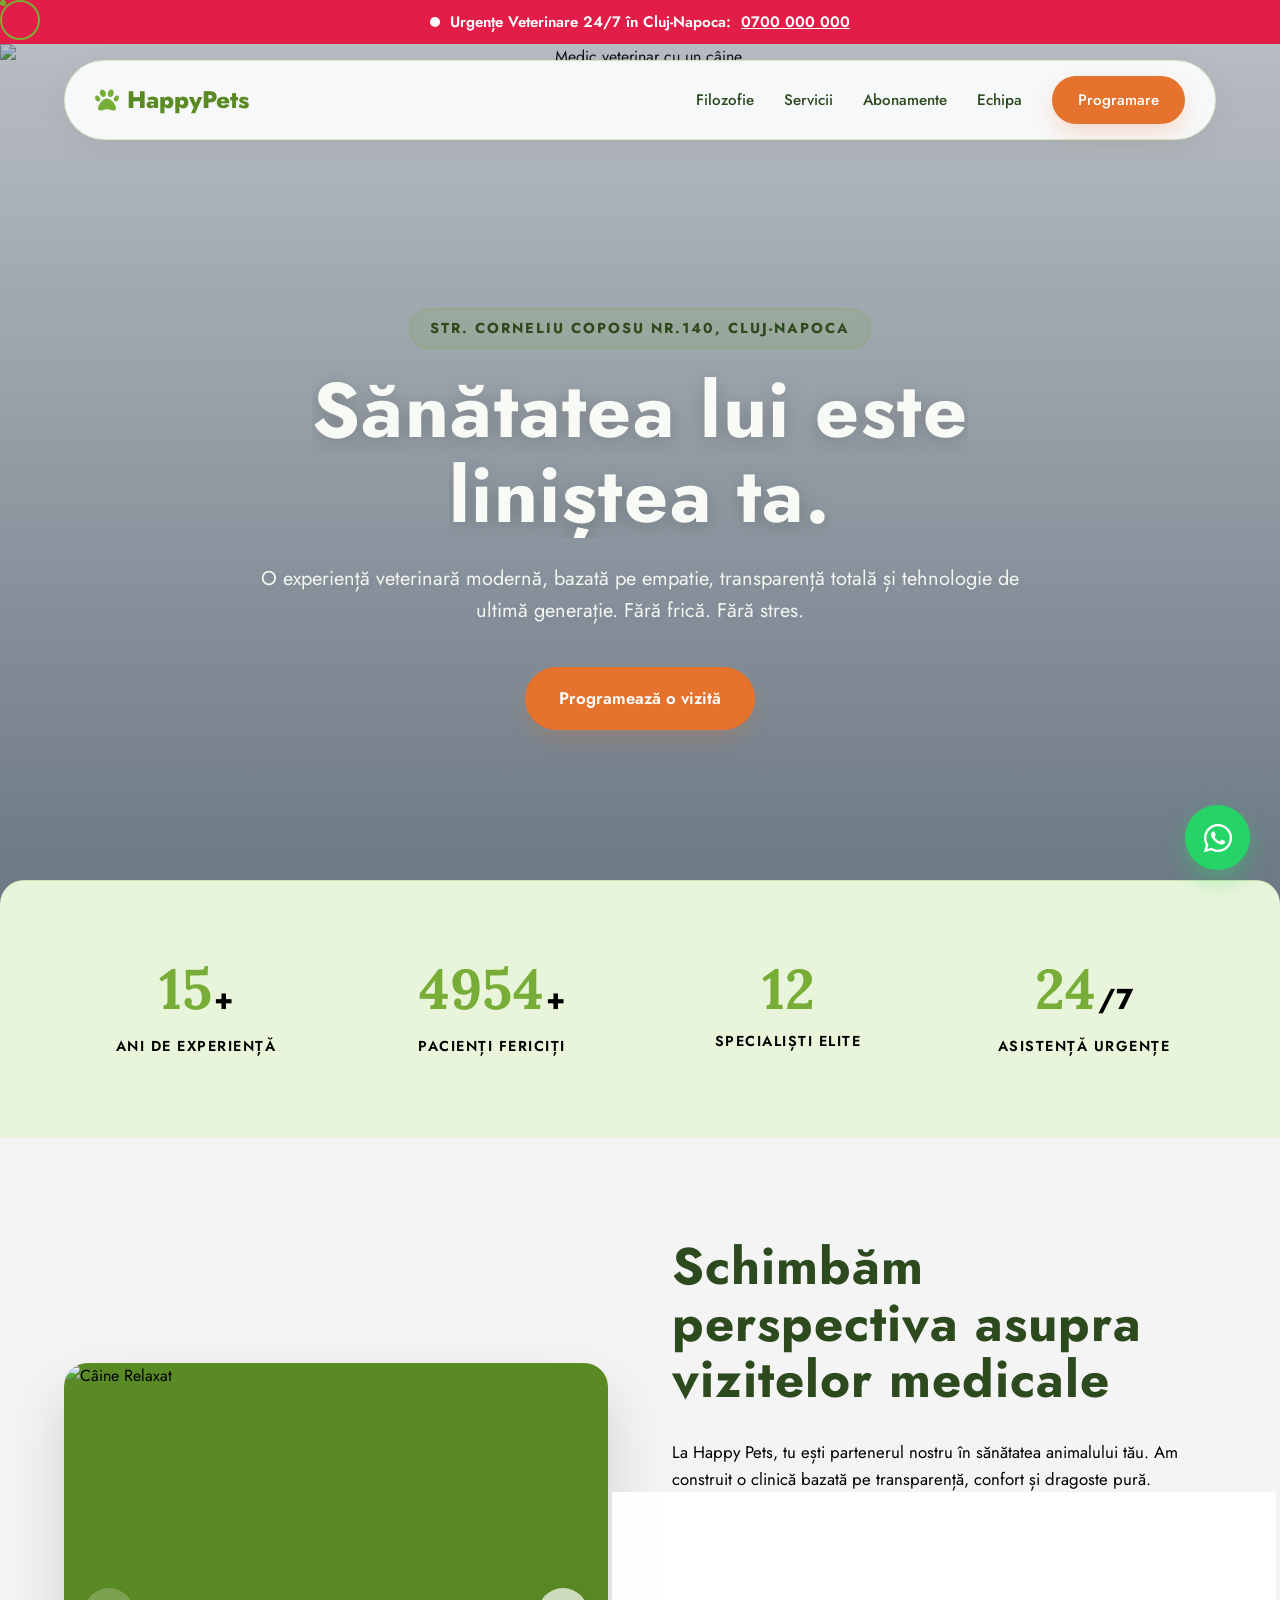
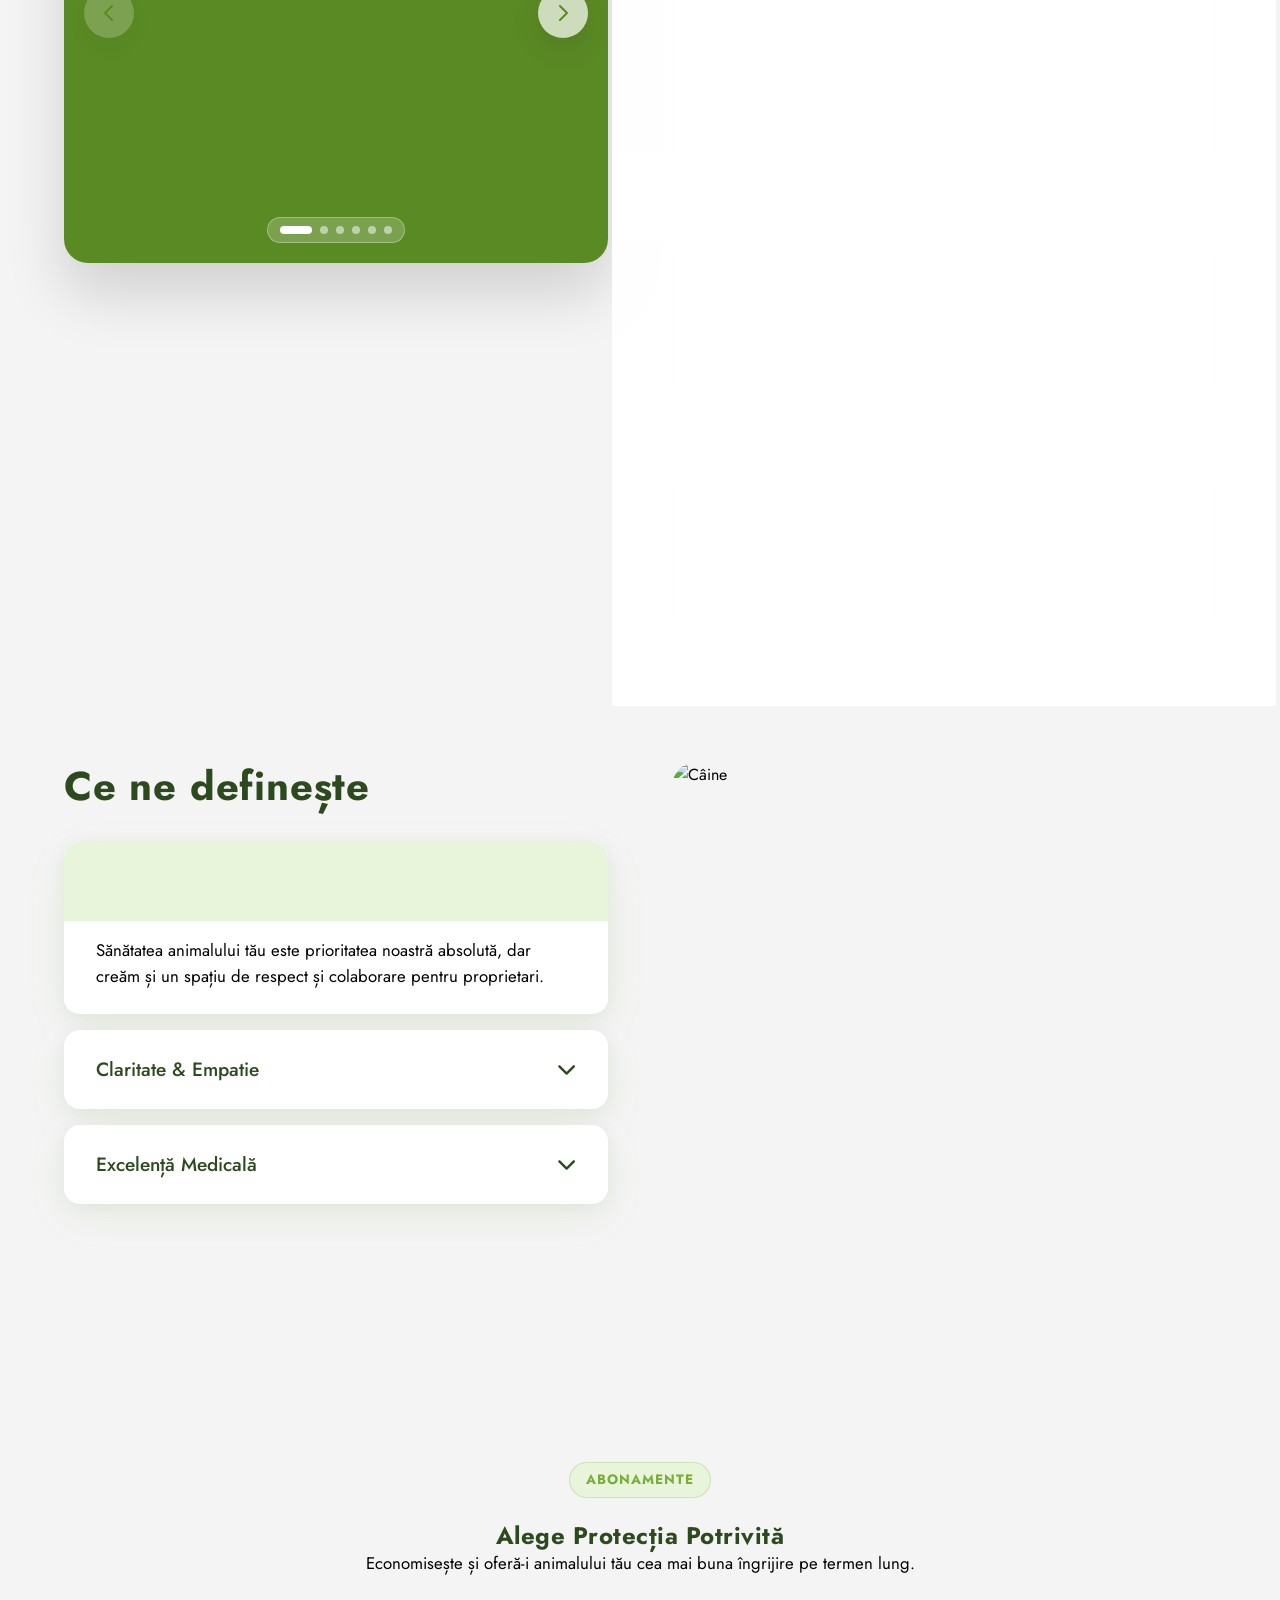
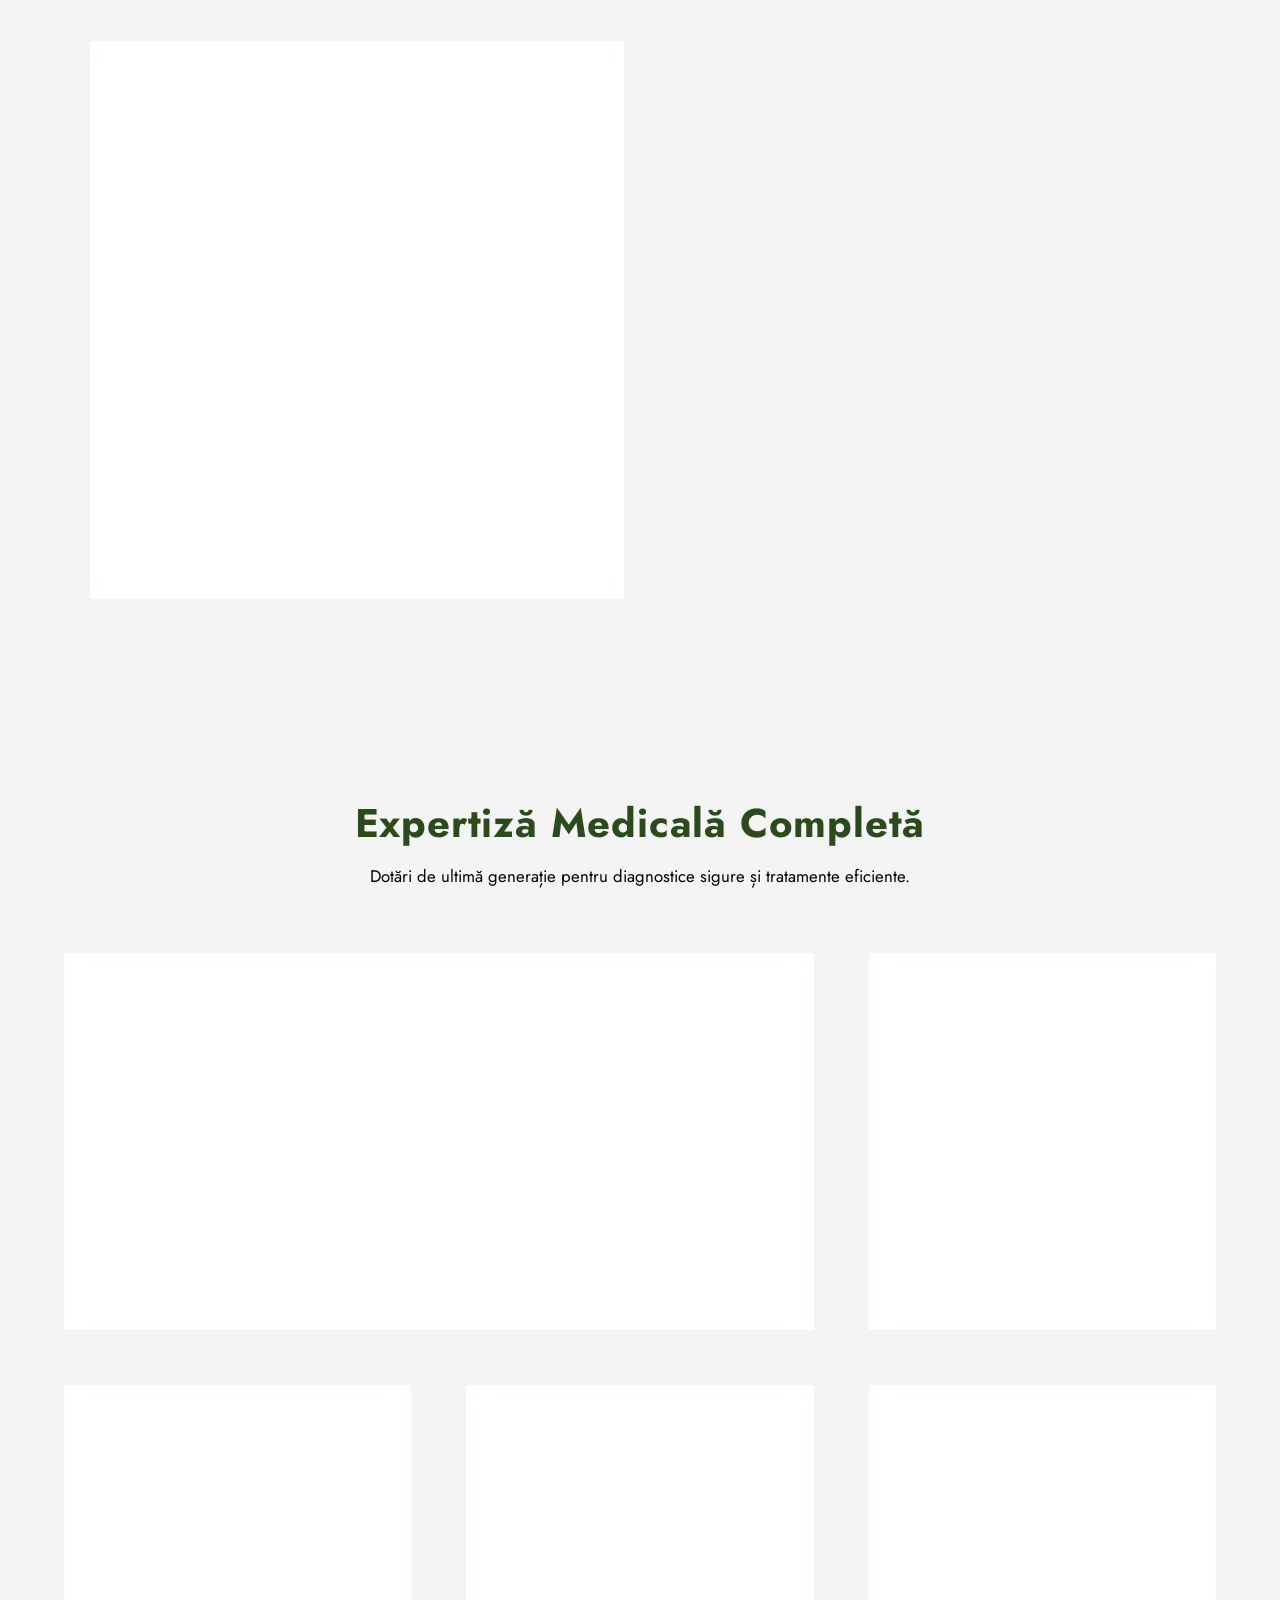
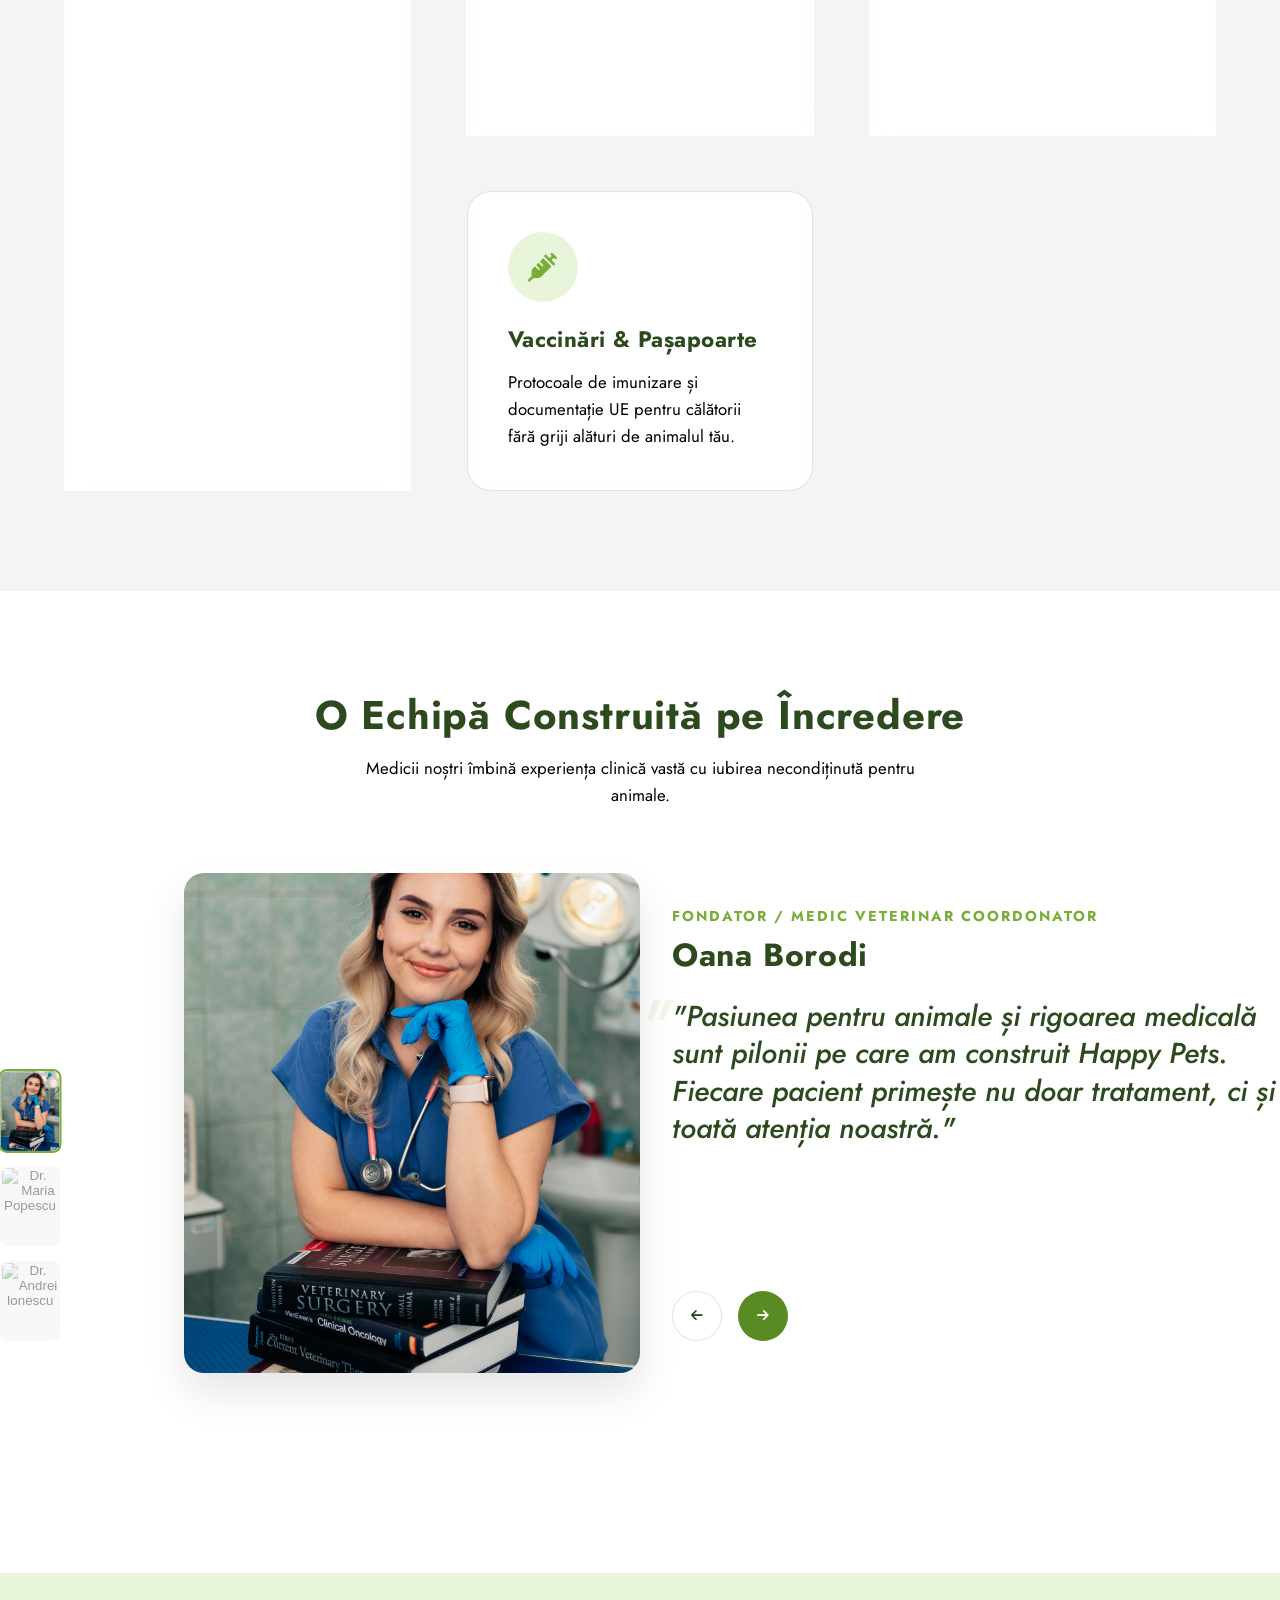
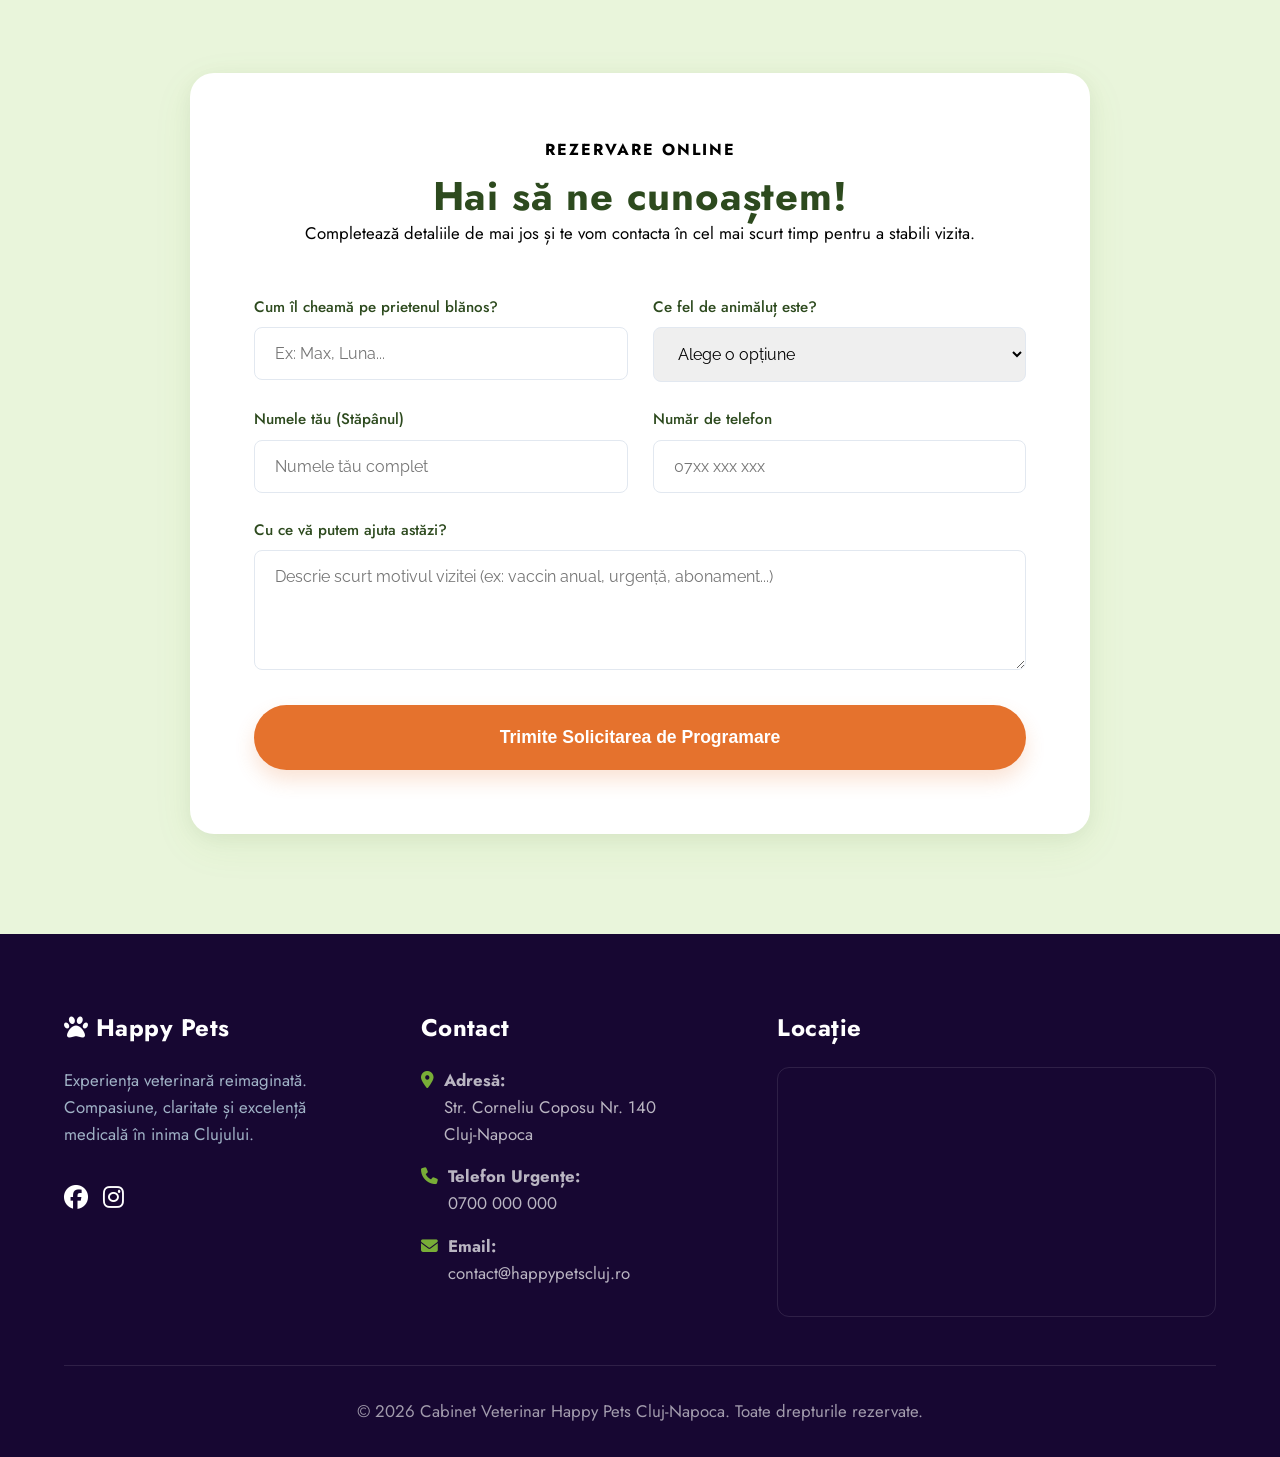
==== commit 910650ef: "Fix mobile layout issues and bump asset version to 1.0.1" ====
--- a/index.html
+++ b/index.html
@@ -57,7 +57,7 @@
         href="https://fonts.googleapis.com/css2?family=Inter:wght@400;500;600;700&family=Jost:wght@400;500;600;700&display=swap"
         rel="stylesheet">
     <link rel="stylesheet" href="https://cdnjs.cloudflare.com/ajax/libs/font-awesome/6.4.0/css/all.min.css">
-    <link rel="stylesheet" href="style.css?v=1.0.0">
+    <link rel="stylesheet" href="style.css?v=1.0.1">
 
     <!-- Favicon & PWA -->
     <link rel="icon" type="image/png" sizes="32x32" href="https://cdn-icons-png.flaticon.com/512/616/616408.png">
@@ -511,7 +511,7 @@
     </footer>
 
     <!-- JS -->
-    <script src="script.js?v=1.0.0"></script>
+    <script src="script.js?v=1.0.1"></script>
 </body>
 
 </html>
--- a/style.css
+++ b/style.css
@@ -470,6 +470,10 @@
     .bento-wide { grid-column: span 1; }
 }
 
+@media (max-width: 768px) {
+    .bento-tall { grid-row: span 1; }
+}
+
 .service-card:hover { 
     transform: translateY(-8px) scale(1.02); 
     box-shadow: 0 30px 60px rgba(139, 92, 246, 0.15); 
@@ -555,7 +559,9 @@
     .testimonial-grid { grid-template-columns: 1fr; gap: 3rem; }
     .col-meta { display: none; }
     .col-image { height: 400px; }
+    .col-content { padding: 2rem 5%; text-align: center; align-items: center; }
     .member-quote { font-size: 1.4rem; }
+    .member-quote::before { left: 50%; transform: translateX(-50%); }
 }
 
 /* ==========================================
@@ -618,6 +624,7 @@
 @media (max-width: 992px) {
     .sticky-section, .accordion-section { grid-template-columns: 1fr; gap: 2rem; }
     .sticky-visual, .accordion-images { position: relative; top: 0; height: 350px; margin-bottom: 2rem; }
+    .sticky-content { padding-top: 3rem; }
     .plans-card.premium { transform: scale(1); }
     .plans-card.premium:hover { transform: translateY(-10px); }
     .footer-grid { grid-template-columns: 1fr; gap: 3rem; }
@@ -626,7 +633,8 @@
     .nav-links { display: none; }
     .mobile-menu { display: block; }
     .smart-form { grid-template-columns: 1fr; }
-    .booking-container { padding: 2rem; }
+    .smart-form input, .smart-form select, .smart-form textarea { width: 100%; }
+    .booking-container { padding: 2.5rem 1.5rem; }
     .hero-title { font-size: 2.5rem; }
     header { top: 40px; border-radius: 0; left: 0; right: 0; border-left: none; border-right: none; }
     header.scrolled { top: 0; }
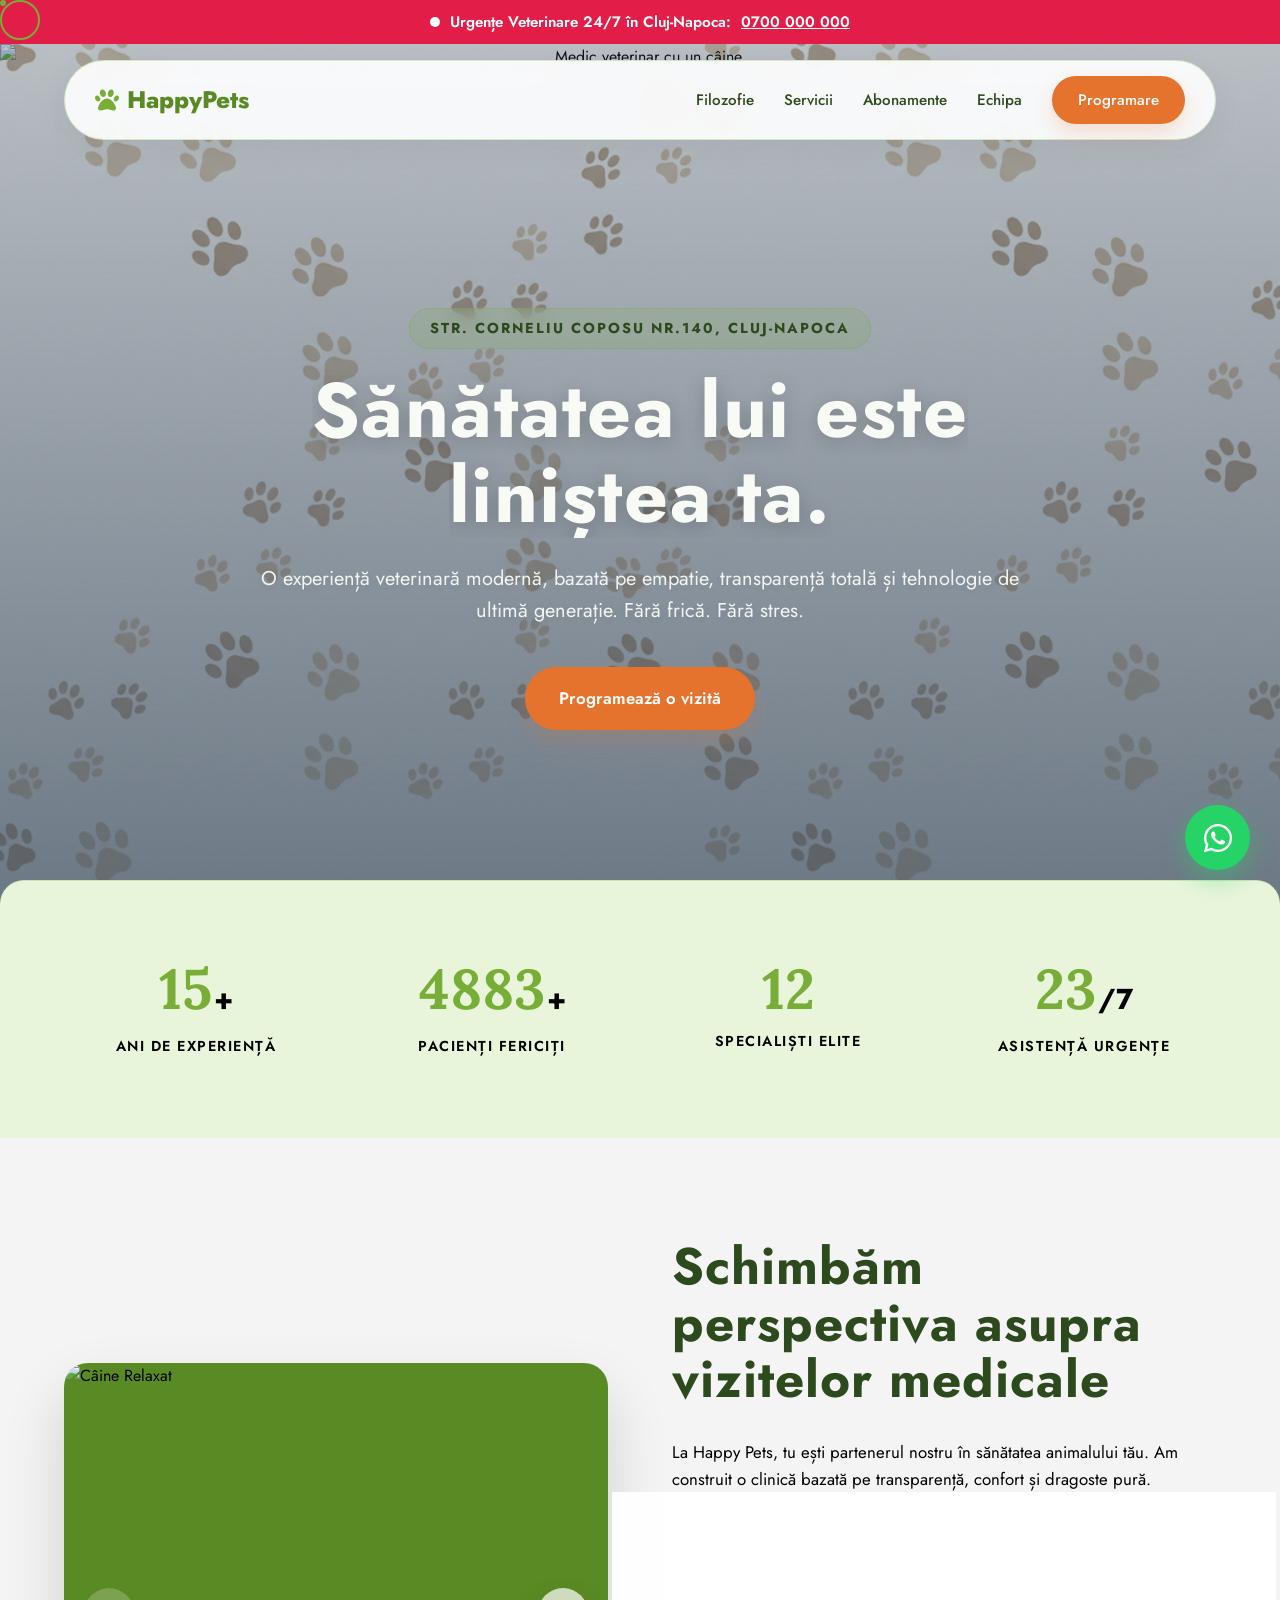
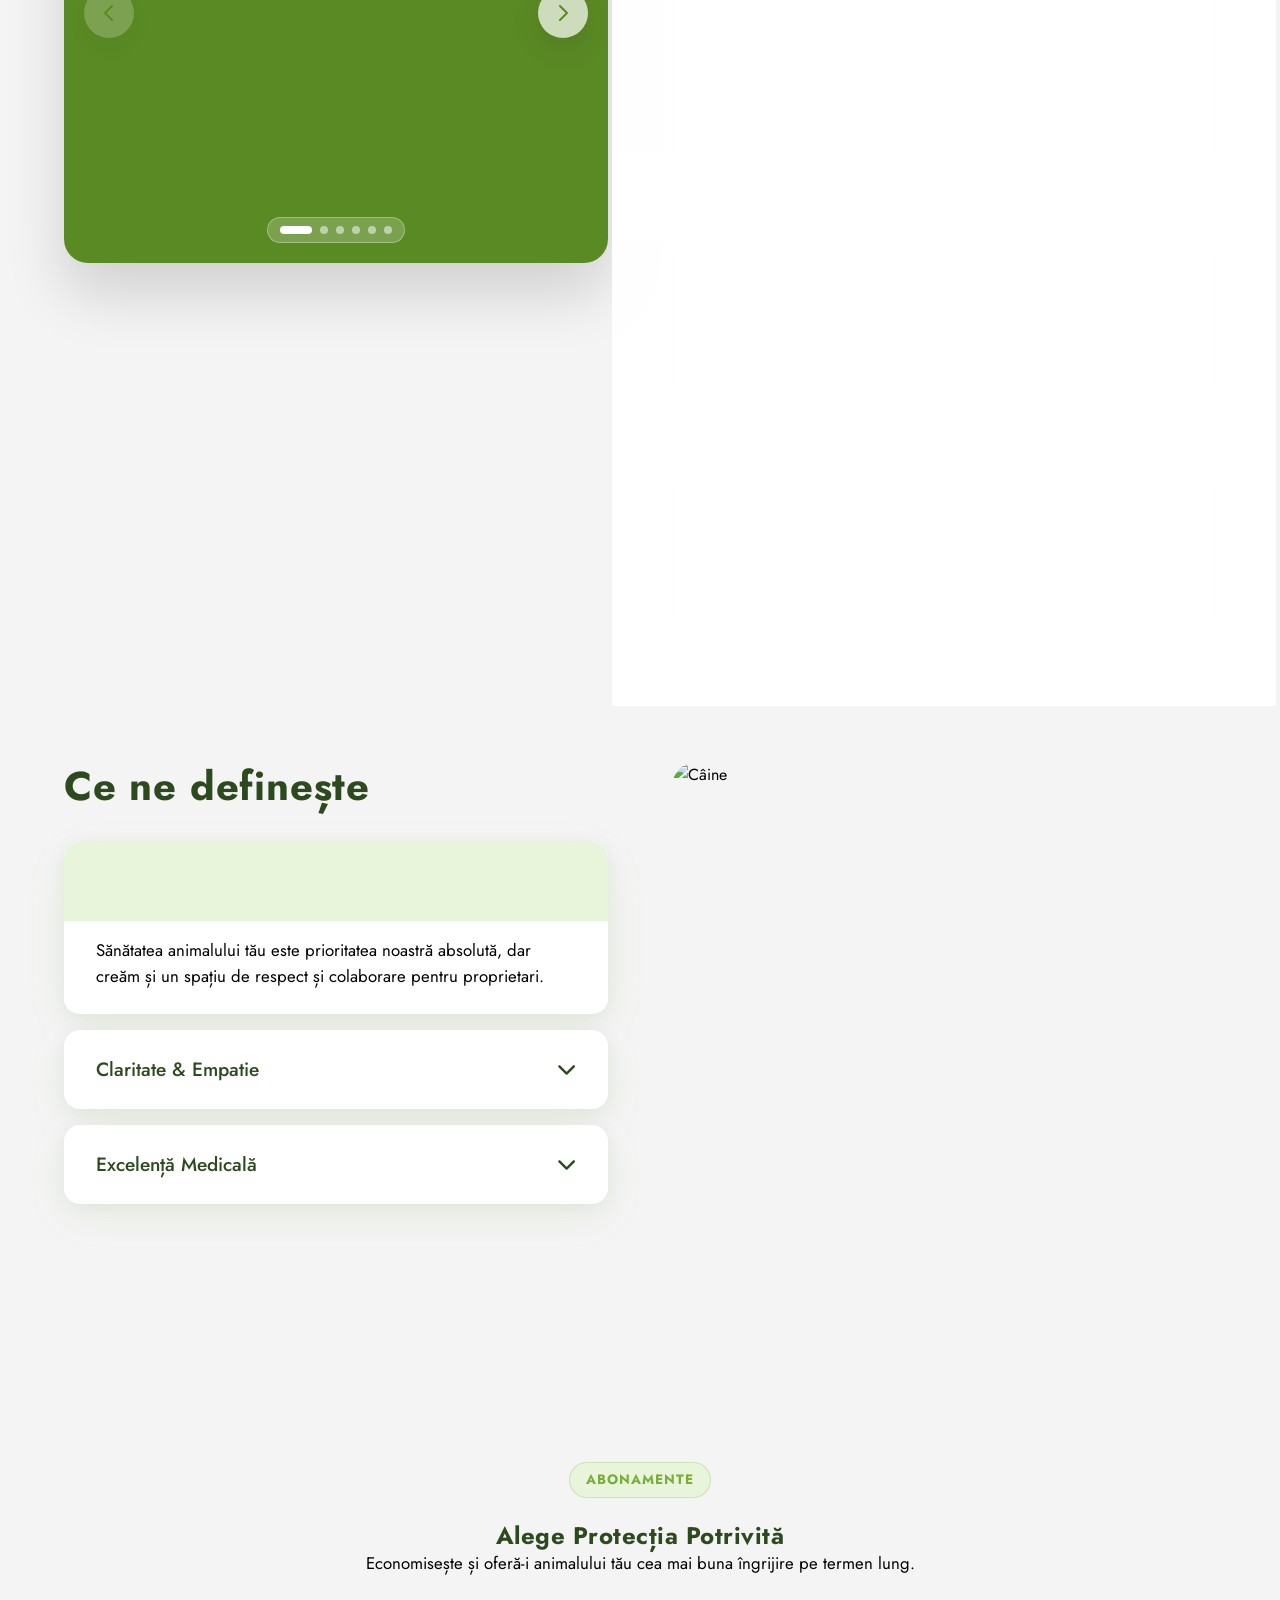
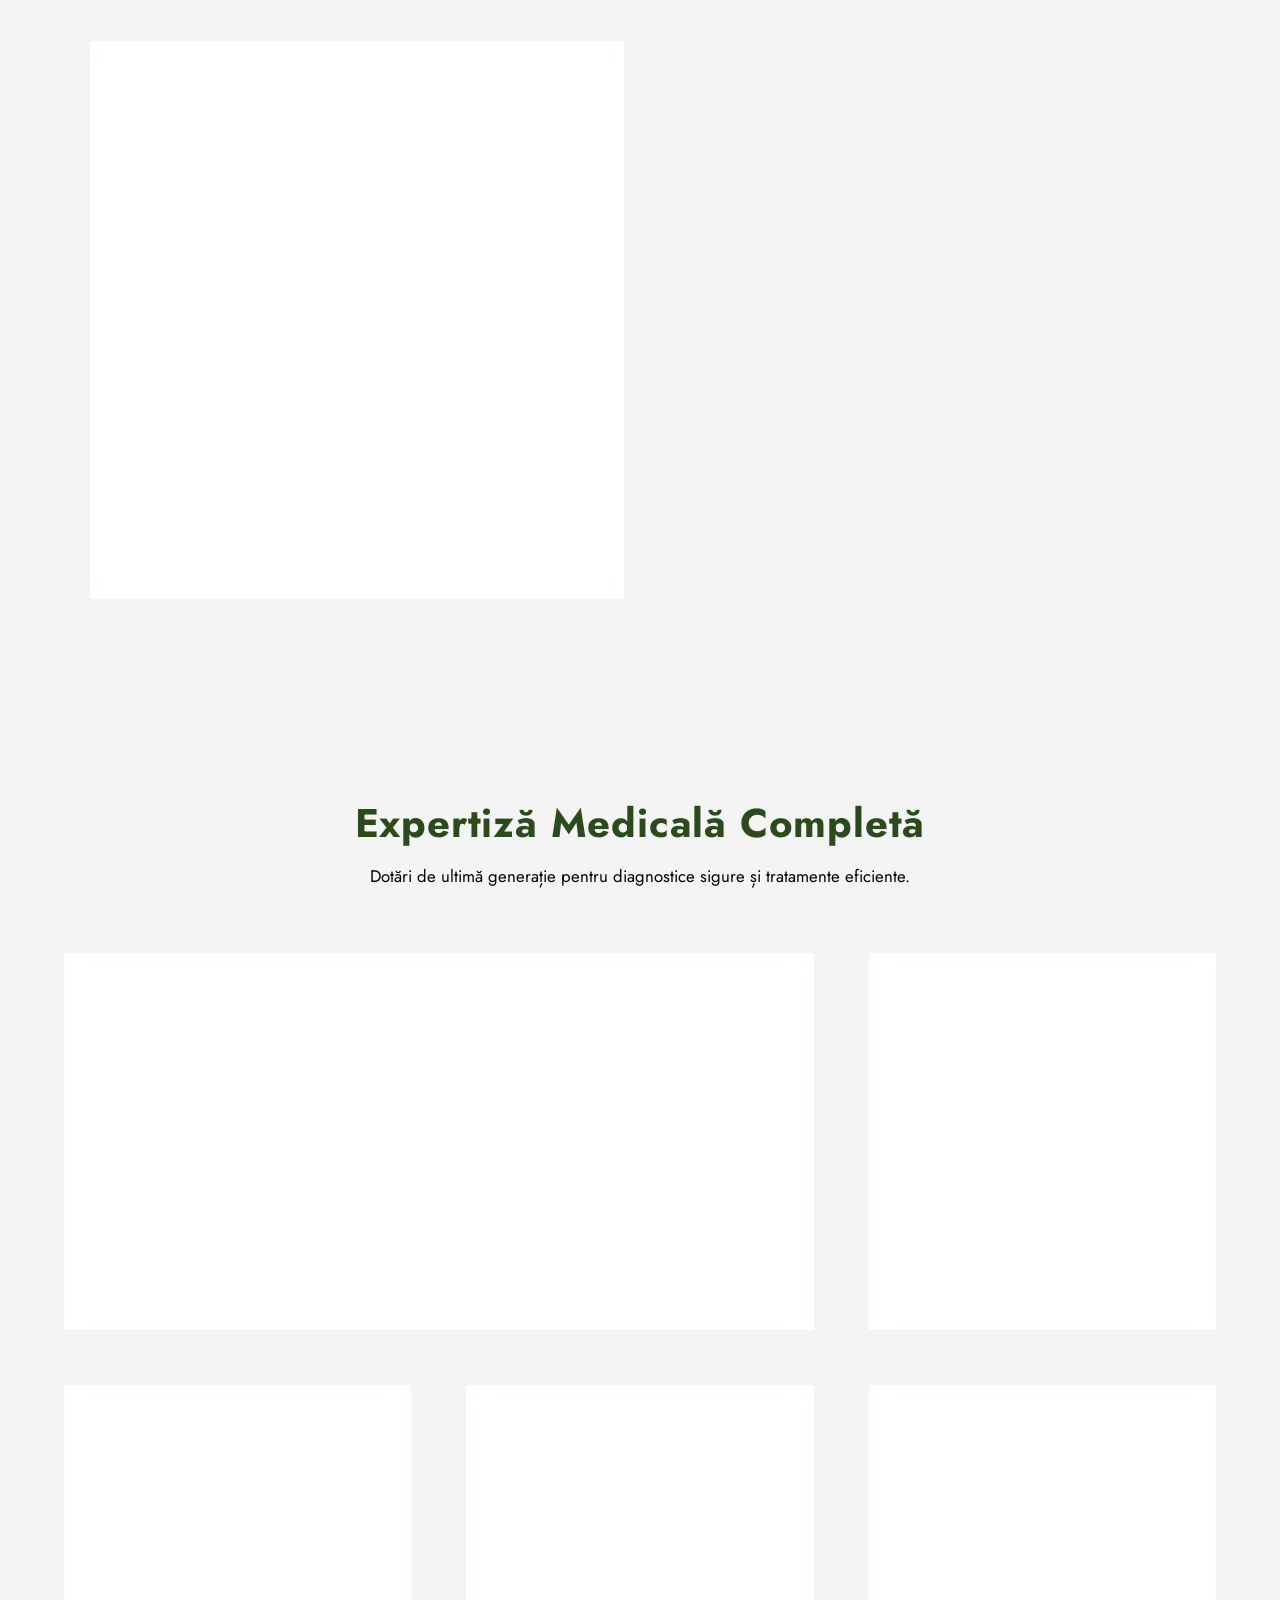
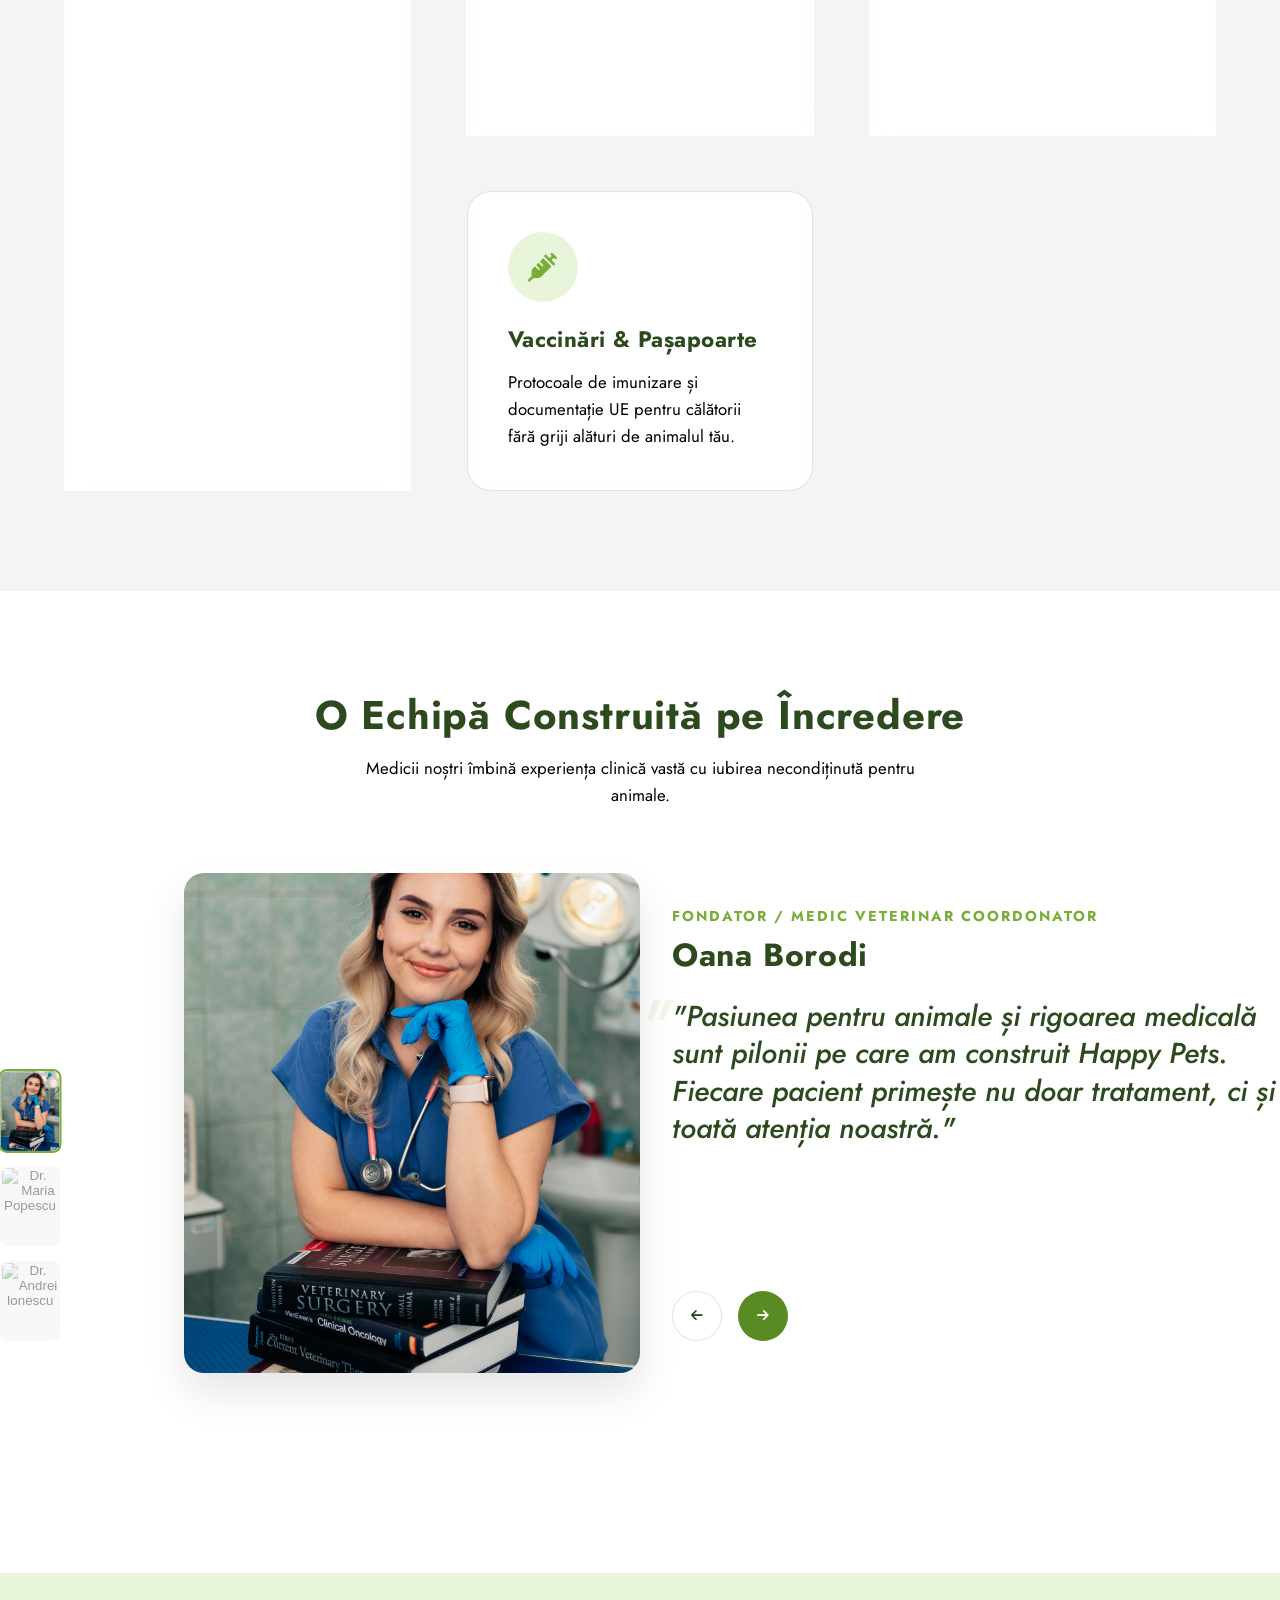
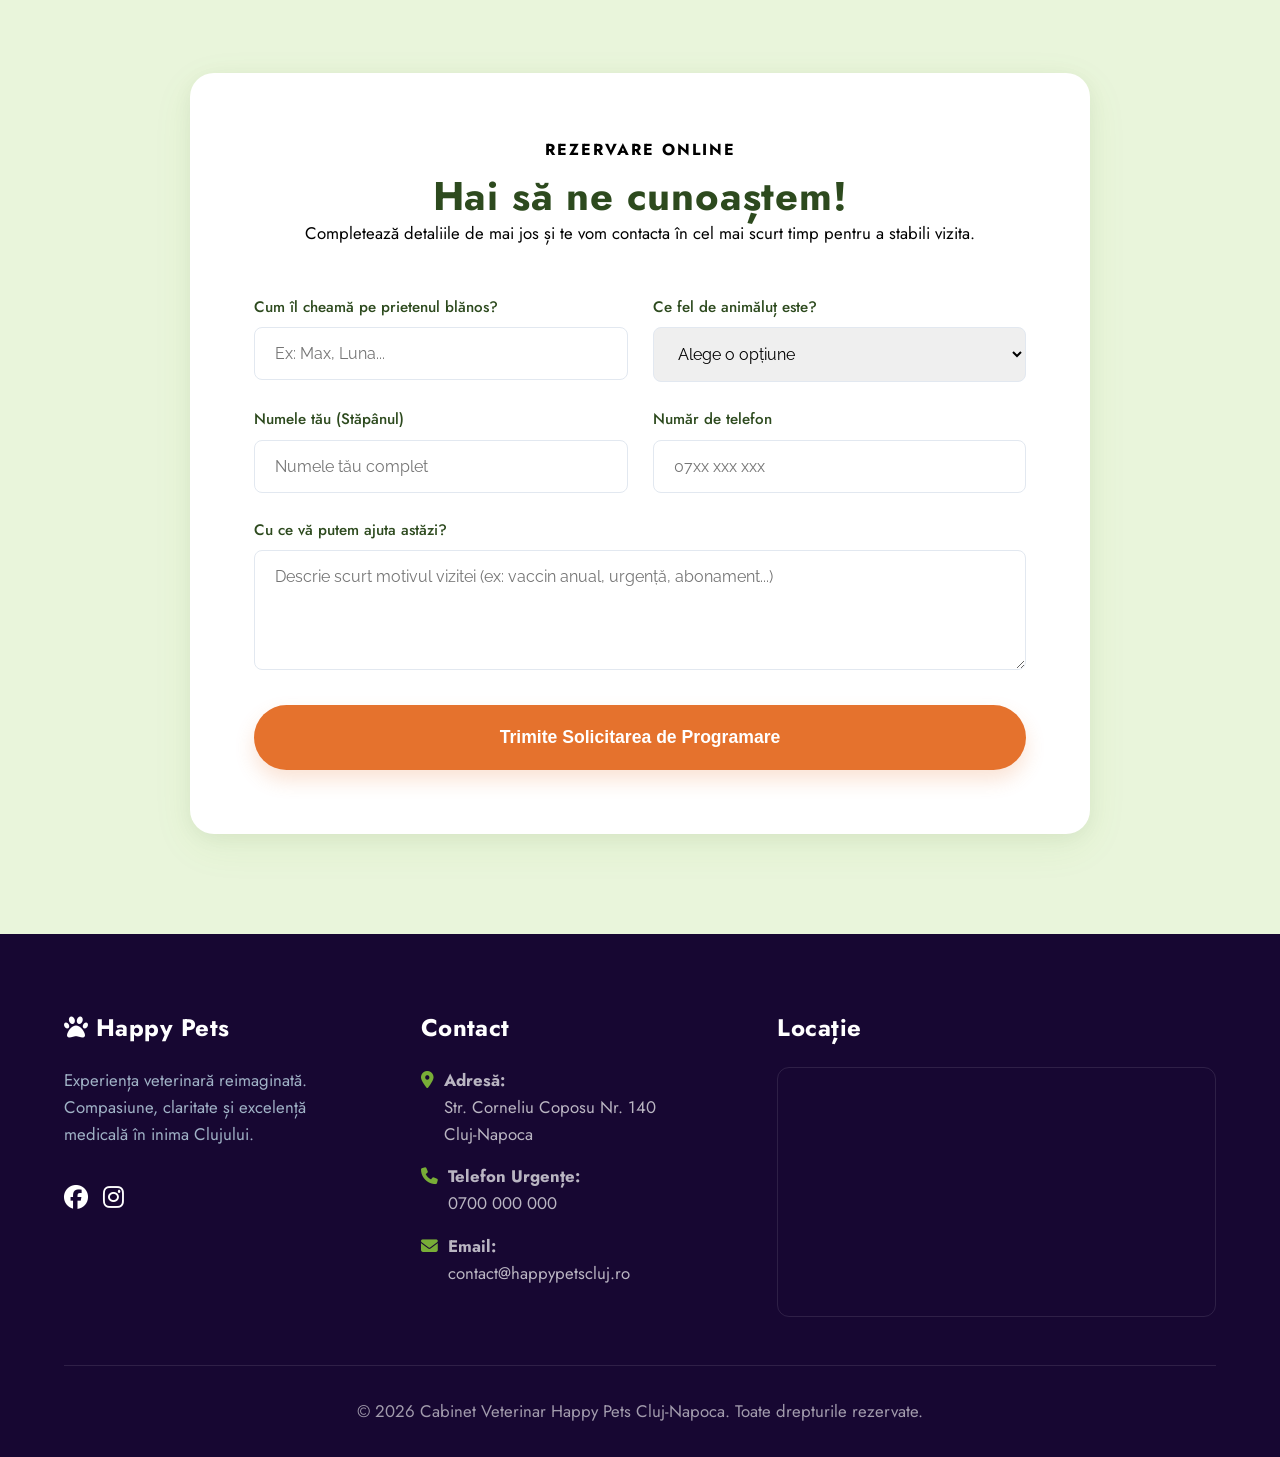
==== commit f948e62c: "Fix mobile background and add og:image preview" ====
--- a/index.html
+++ b/index.html
@@ -13,7 +13,7 @@
     <meta property="og:description"
         content="Servicii veterinare de înaltă calitate în inima Clujului. Descoperă standardul de aur în îngrijirea animalelor.">
     <meta property="og:image"
-        content="https://images.unsplash.com/photo-1584132967334-10e028bd69f7?q=80&w=1200&auto=format&fit=crop">
+        content="og_preview.png">
     <meta property="og:type" content="website">
     <meta name="twitter:card" content="summary_large_image">
 
@@ -57,7 +57,7 @@
         href="https://fonts.googleapis.com/css2?family=Inter:wght@400;500;600;700&family=Jost:wght@400;500;600;700&display=swap"
         rel="stylesheet">
     <link rel="stylesheet" href="https://cdnjs.cloudflare.com/ajax/libs/font-awesome/6.4.0/css/all.min.css">
-    <link rel="stylesheet" href="style.css?v=1.0.1">
+    <link rel="stylesheet" href="style.css?v=1.0.2">
 
     <!-- Favicon & PWA -->
     <link rel="icon" type="image/png" sizes="32x32" href="https://cdn-icons-png.flaticon.com/512/616/616408.png">
@@ -511,7 +511,7 @@
     </footer>
 
     <!-- JS -->
-    <script src="script.js?v=1.0.1"></script>
+    <script src="script.js?v=1.0.2"></script>
 </body>
 
 </html>
--- a/style.css
+++ b/style.css
@@ -22,7 +22,7 @@
         0 12px 40px rgba(120, 173, 55, 0.08);
 
     /* Textures */
-    --bg-paws: url('file:///Users/imac24/.gemini/antigravity/brain/b930bb89-0505-4711-b5f6-4350fecd5beb/happy_pets_mammal_paws_texture_1773215627458.png');
+    --bg-paws: url('paws.png');
 
     --transition: all 0.5s cubic-bezier(0.16, 1, 0.3, 1);
     --border-radius: 24px;
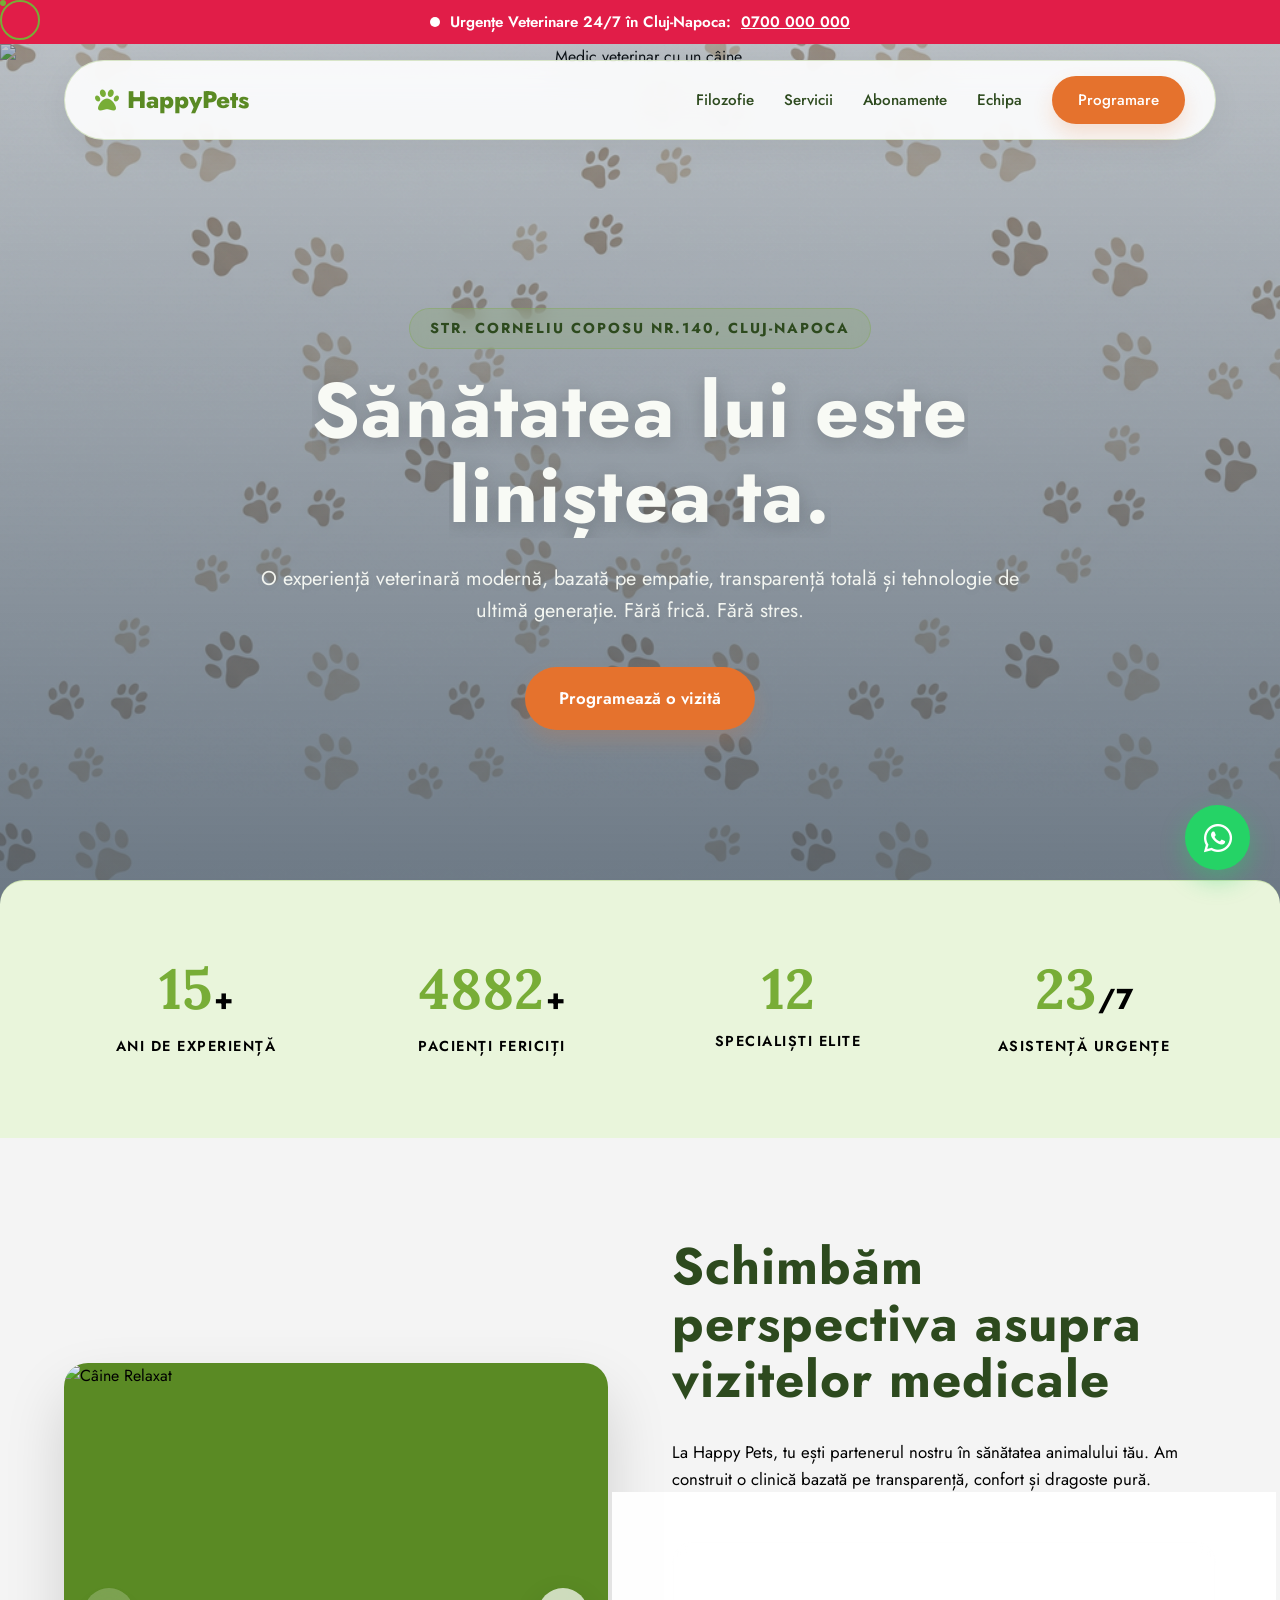
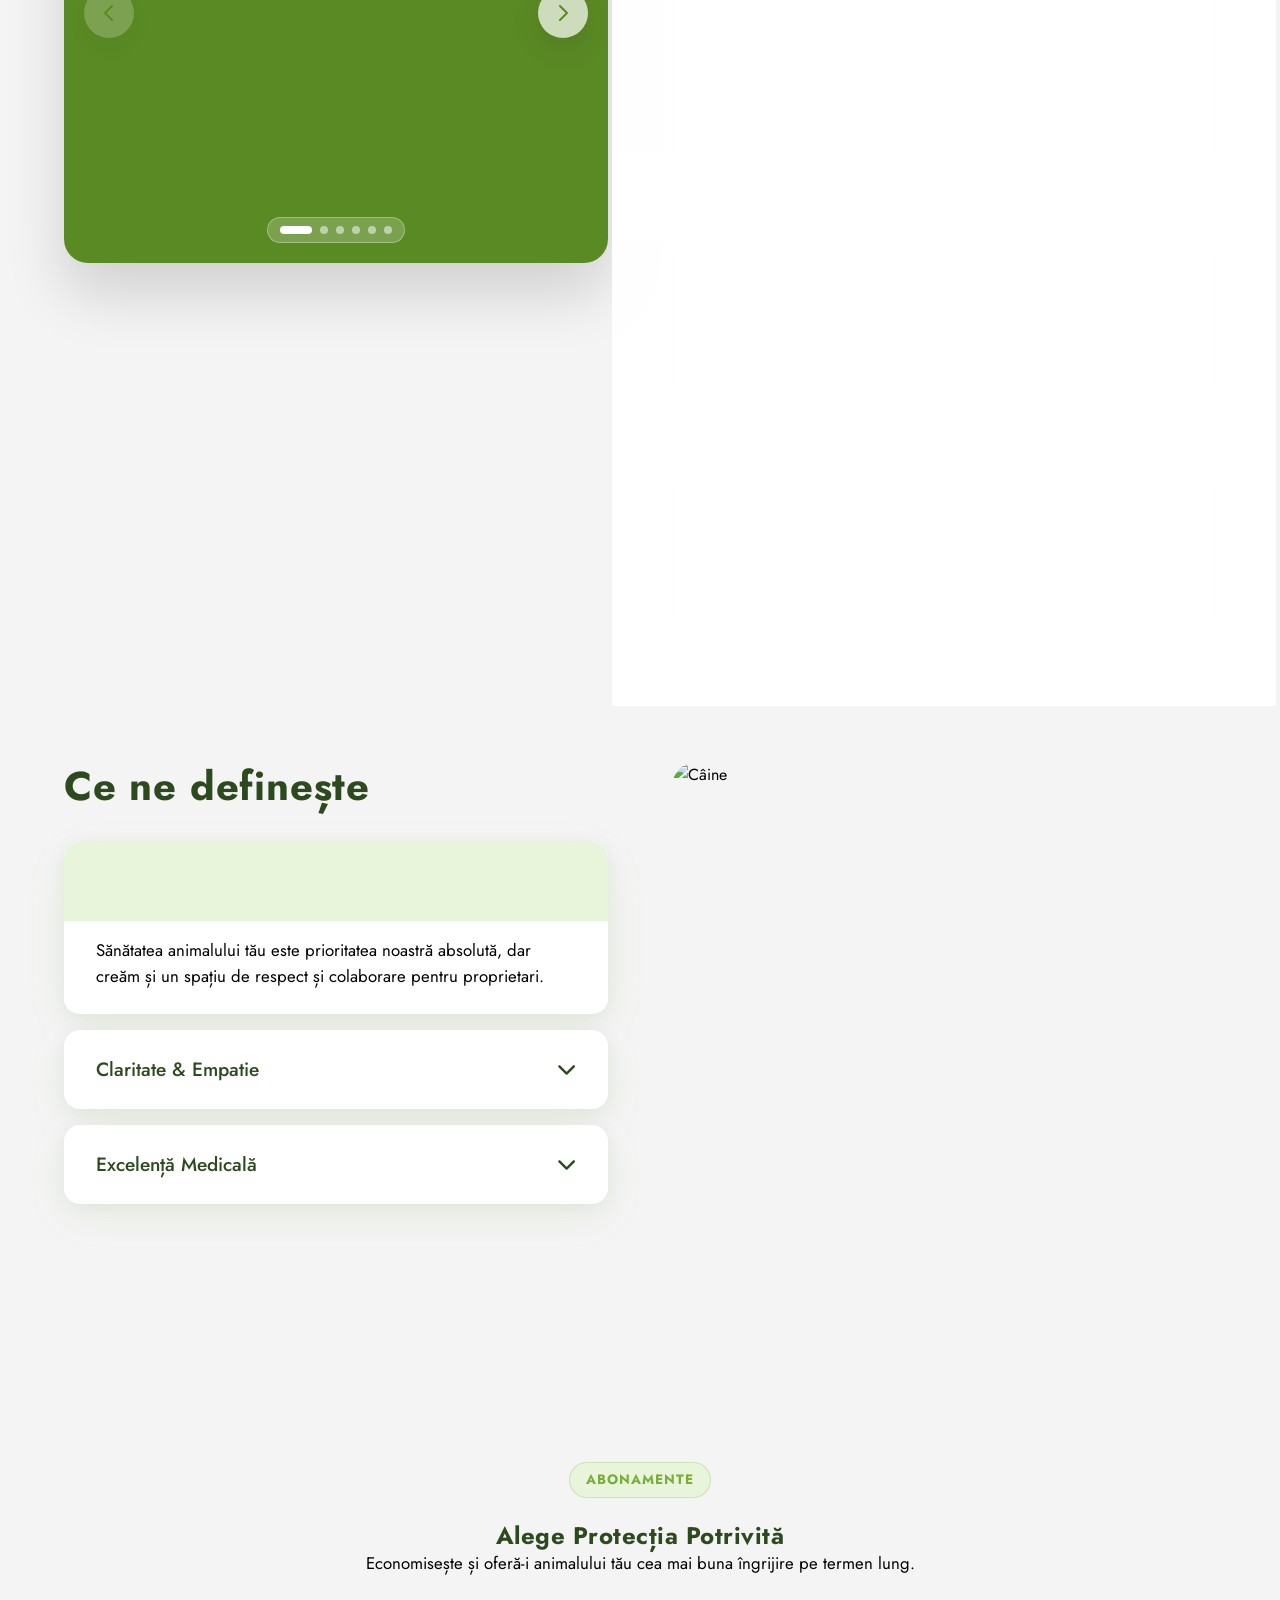
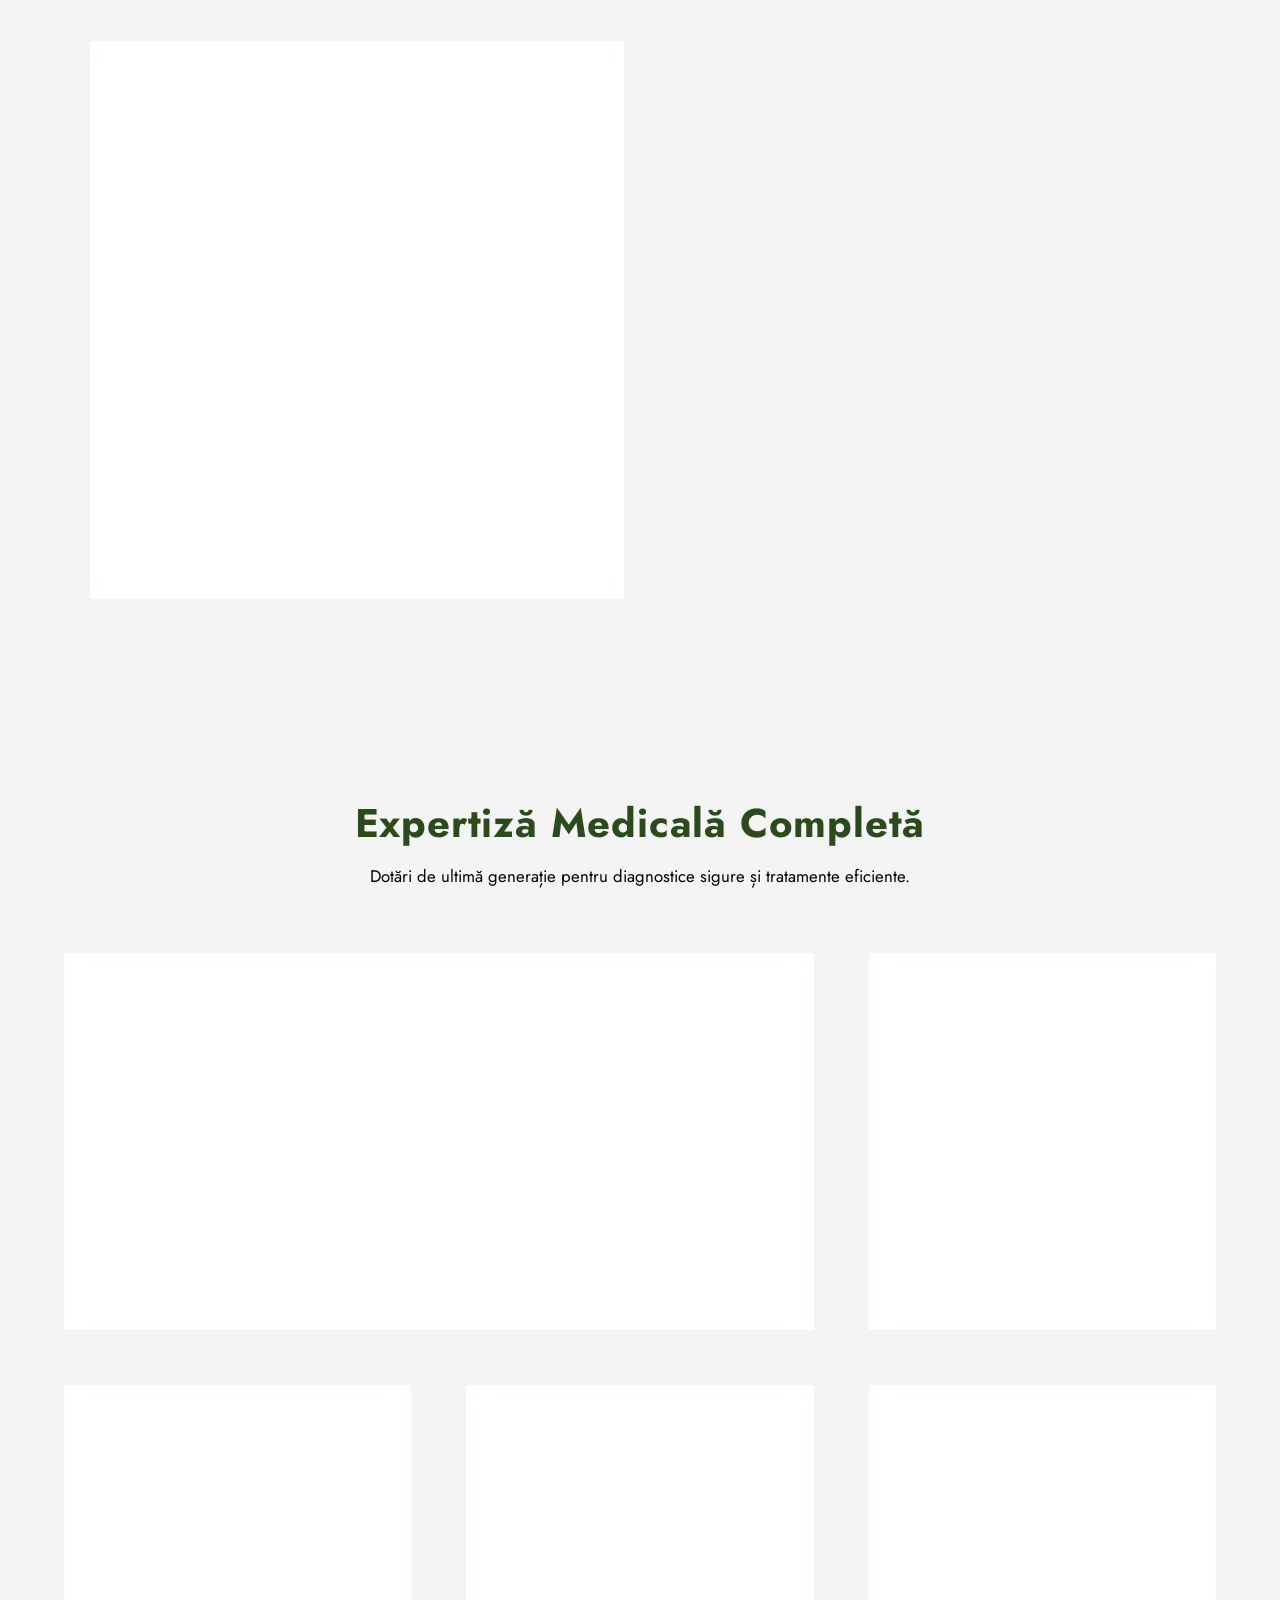
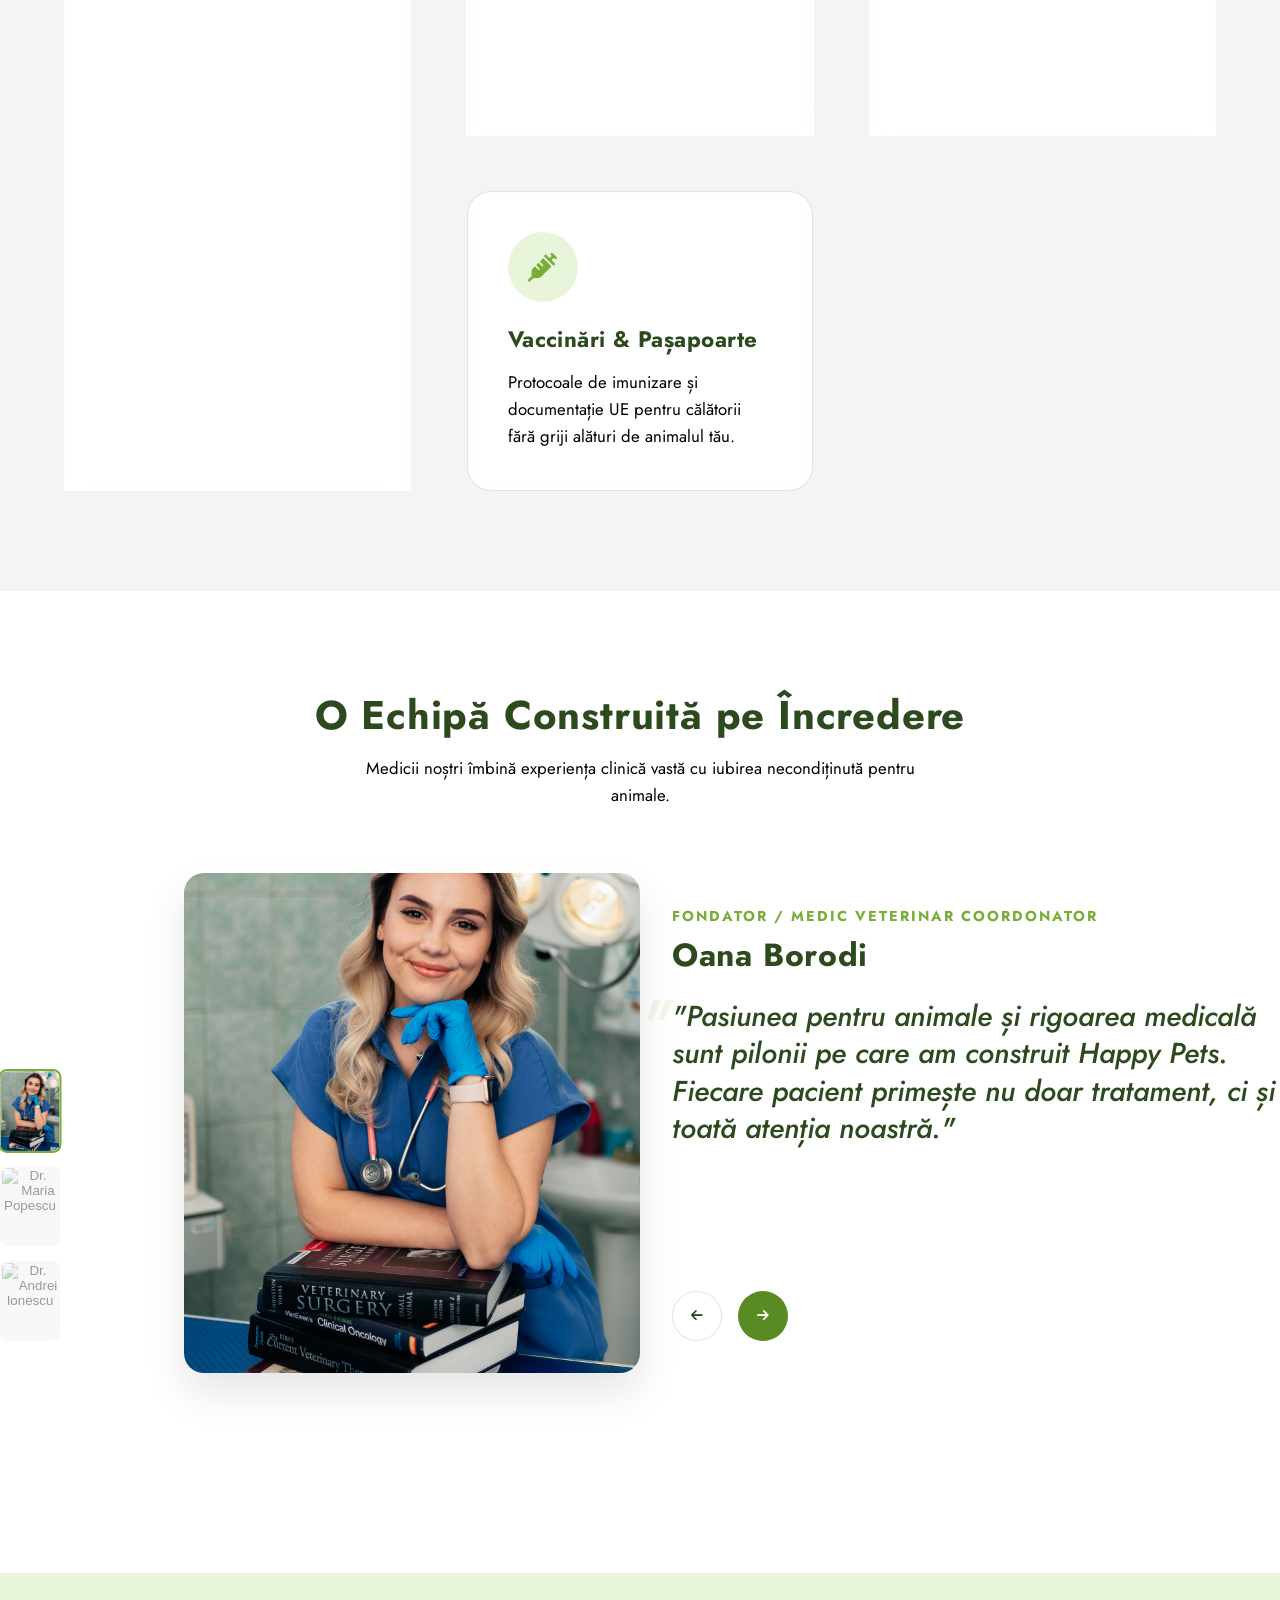
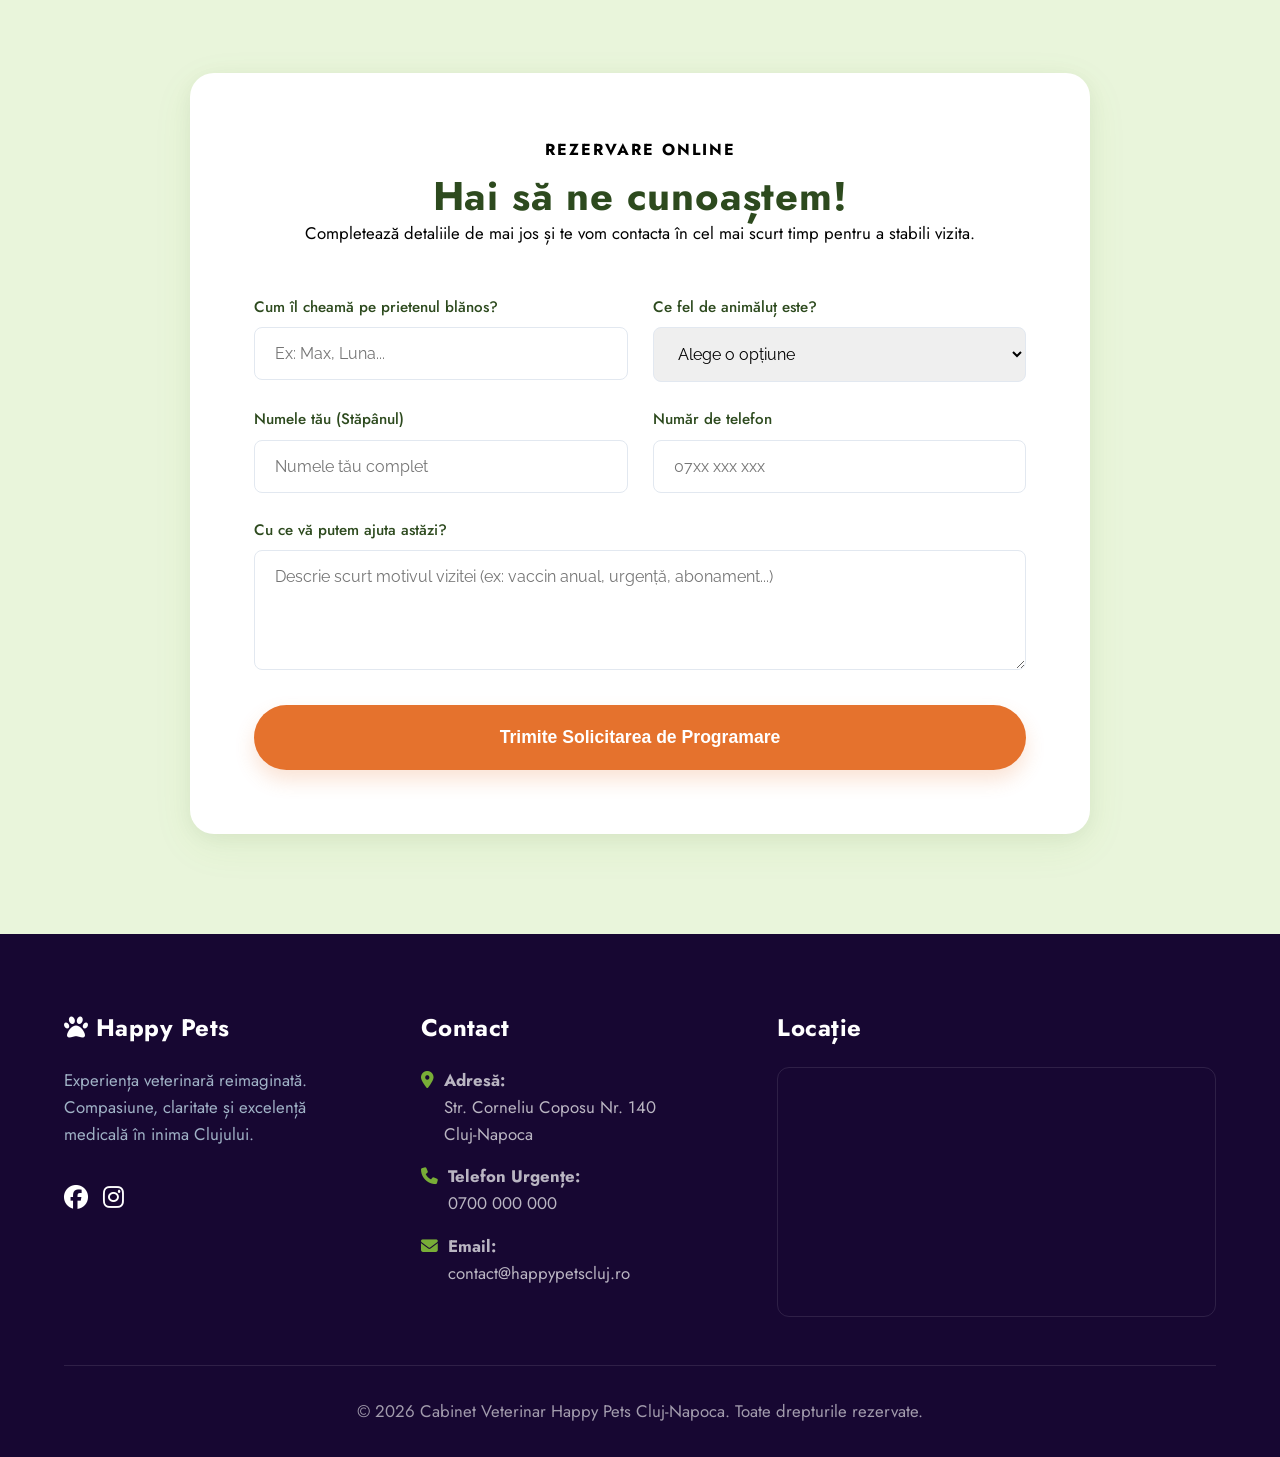
==== commit a11facda: "Final polish: Meta tags for subpages and mobile background fix" ====
--- a/index.html
+++ b/index.html
@@ -57,7 +57,7 @@
         href="https://fonts.googleapis.com/css2?family=Inter:wght@400;500;600;700&family=Jost:wght@400;500;600;700&display=swap"
         rel="stylesheet">
     <link rel="stylesheet" href="https://cdnjs.cloudflare.com/ajax/libs/font-awesome/6.4.0/css/all.min.css">
-    <link rel="stylesheet" href="style.css?v=1.0.2">
+    <link rel="stylesheet" href="style.css?v=1.0.3">
 
     <!-- Favicon & PWA -->
     <link rel="icon" type="image/png" sizes="32x32" href="https://cdn-icons-png.flaticon.com/512/616/616408.png">
@@ -511,7 +511,7 @@
     </footer>
 
     <!-- JS -->
-    <script src="script.js?v=1.0.2"></script>
+    <script src="script.js?v=1.0.3"></script>
 </body>
 
 </html>
--- a/style.css
+++ b/style.css
@@ -630,6 +630,7 @@
     .footer-grid { grid-template-columns: 1fr; gap: 3rem; }
 }
 @media (max-width: 768px) {
+    body { background-attachment: scroll; }
     .nav-links { display: none; }
     .mobile-menu { display: block; }
     .smart-form { grid-template-columns: 1fr; }
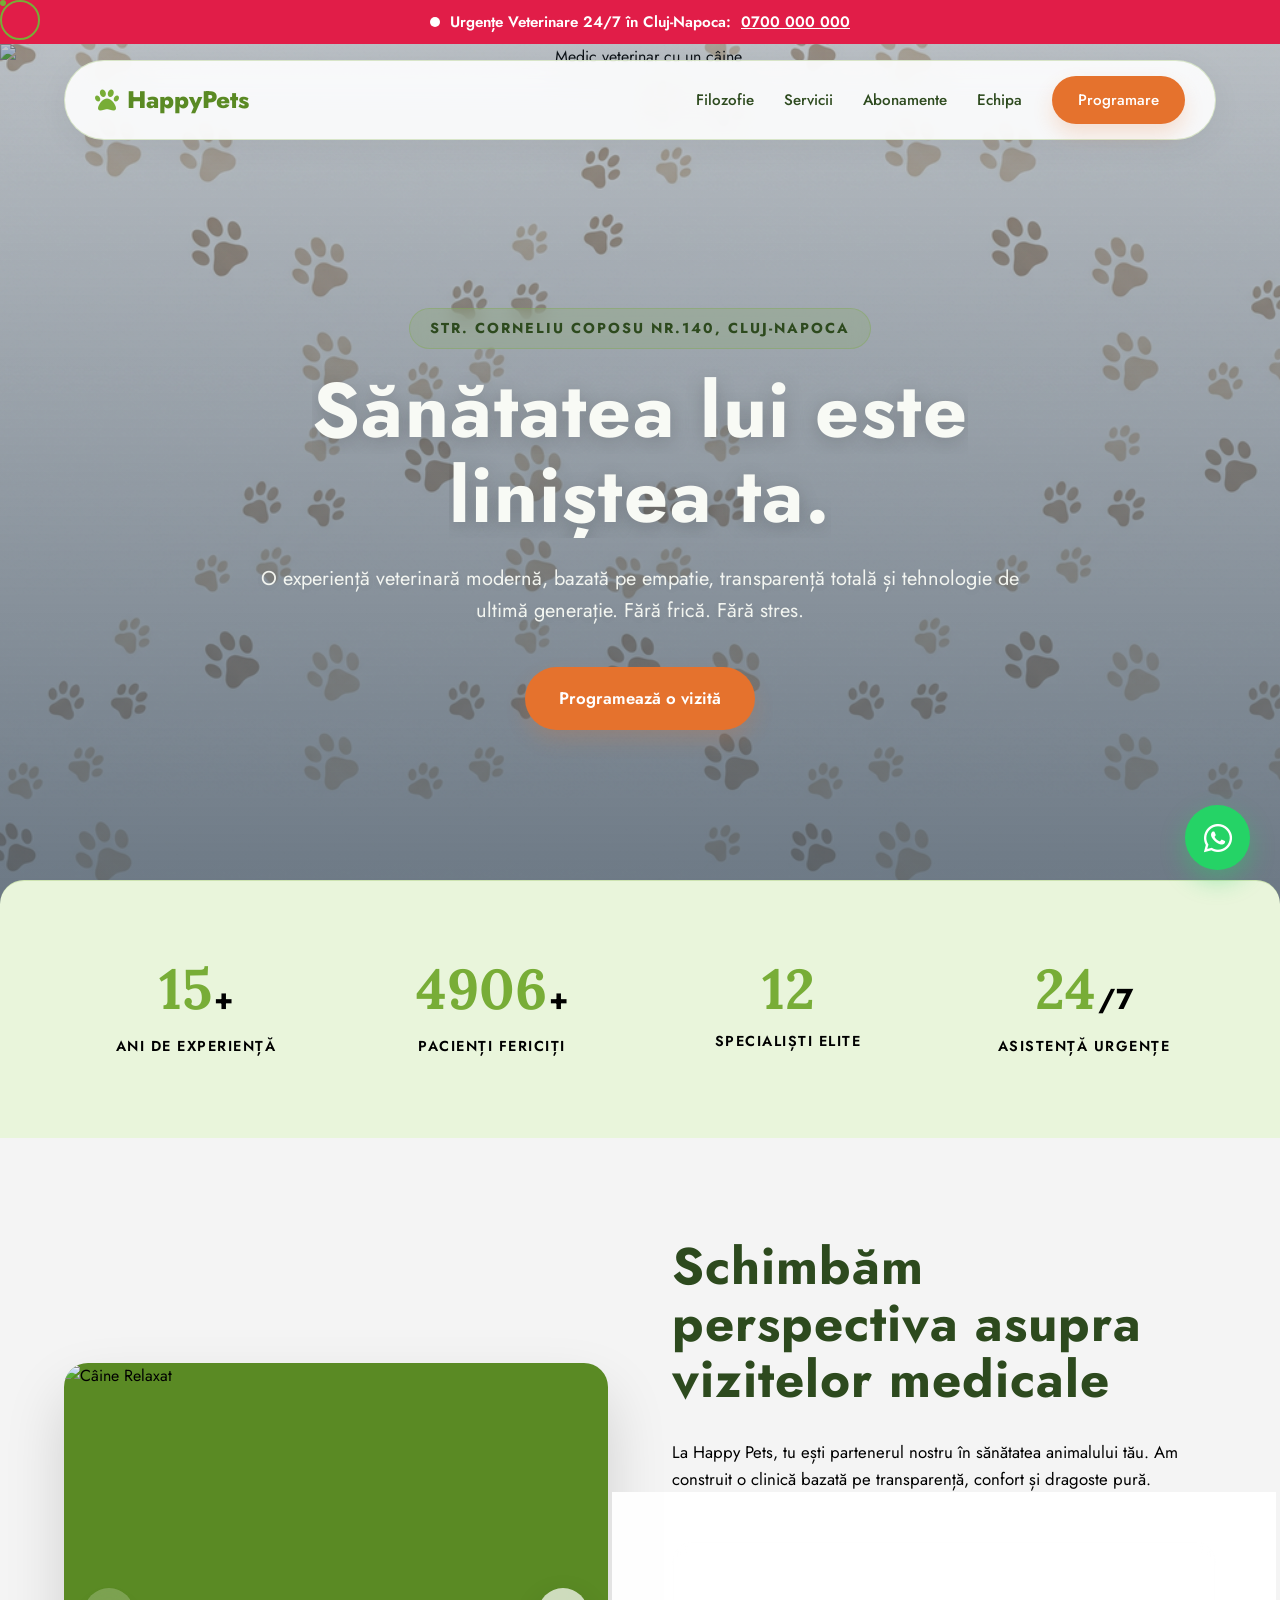
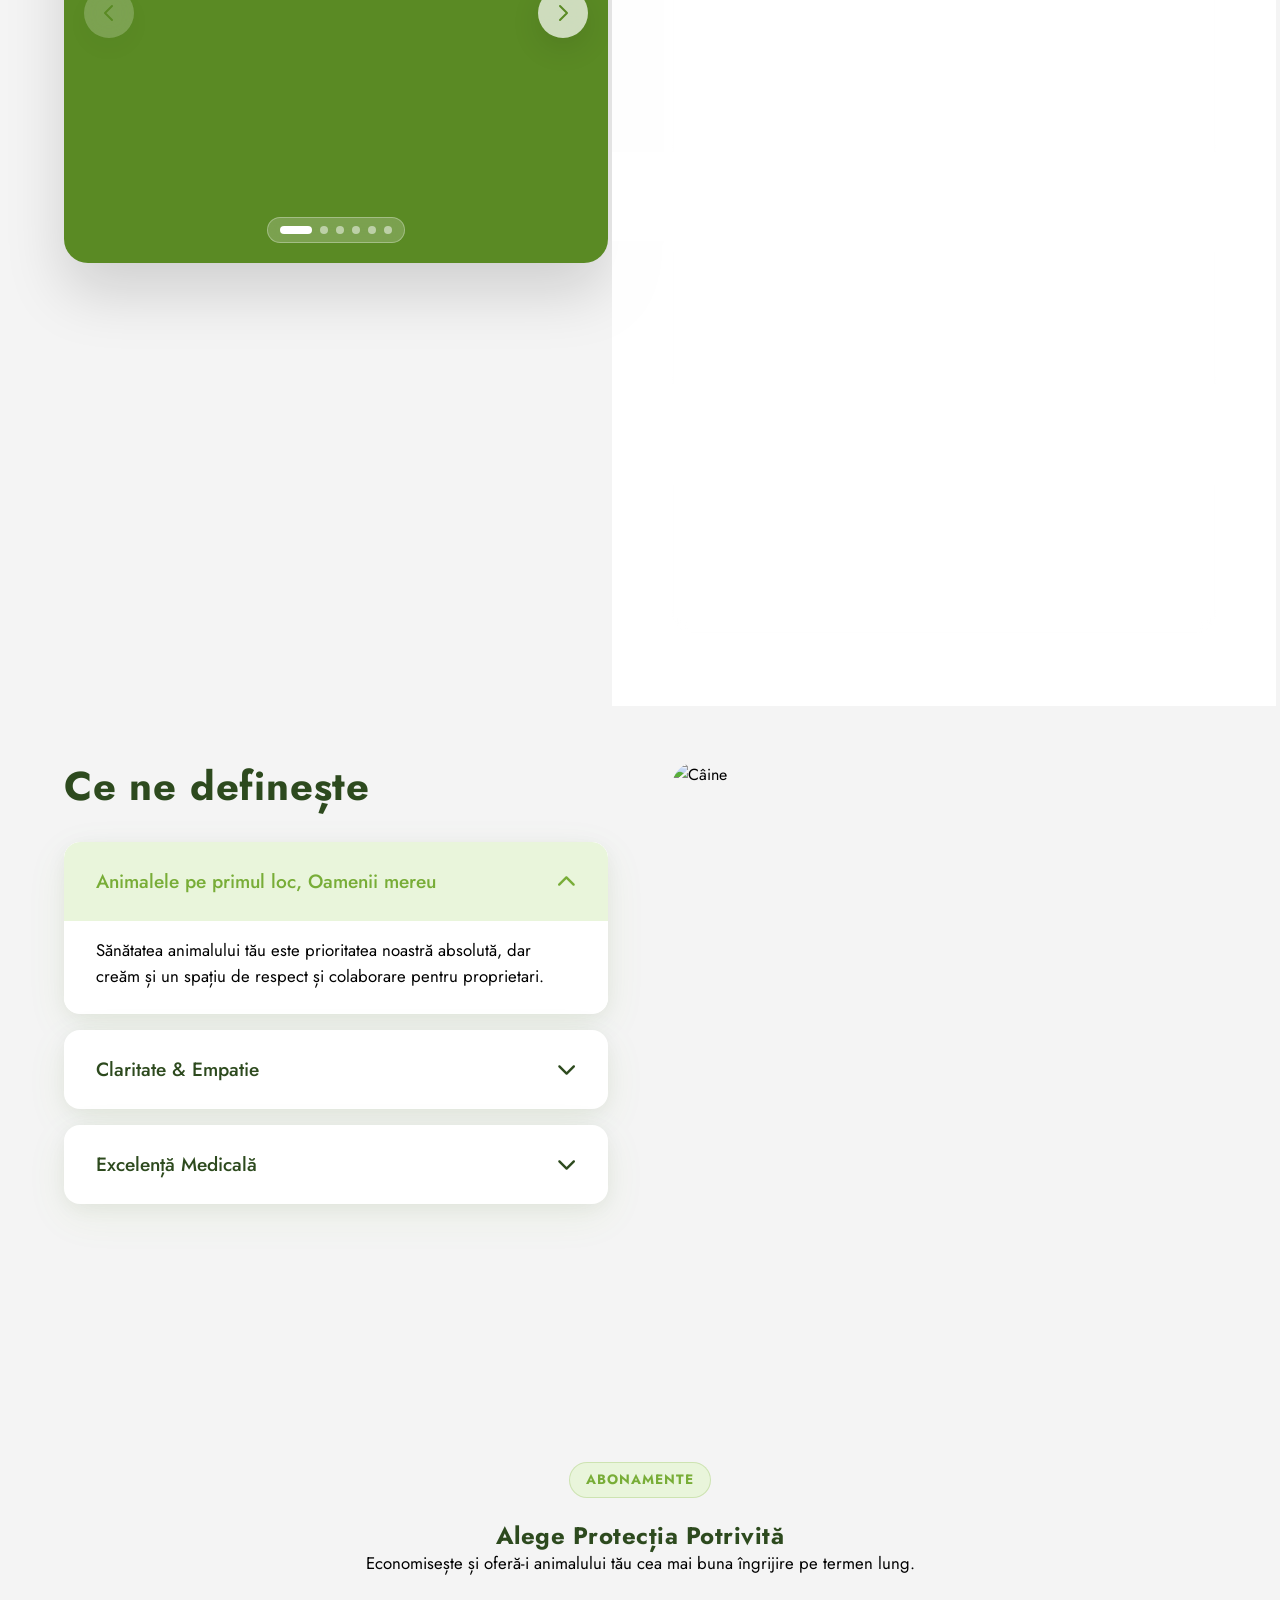
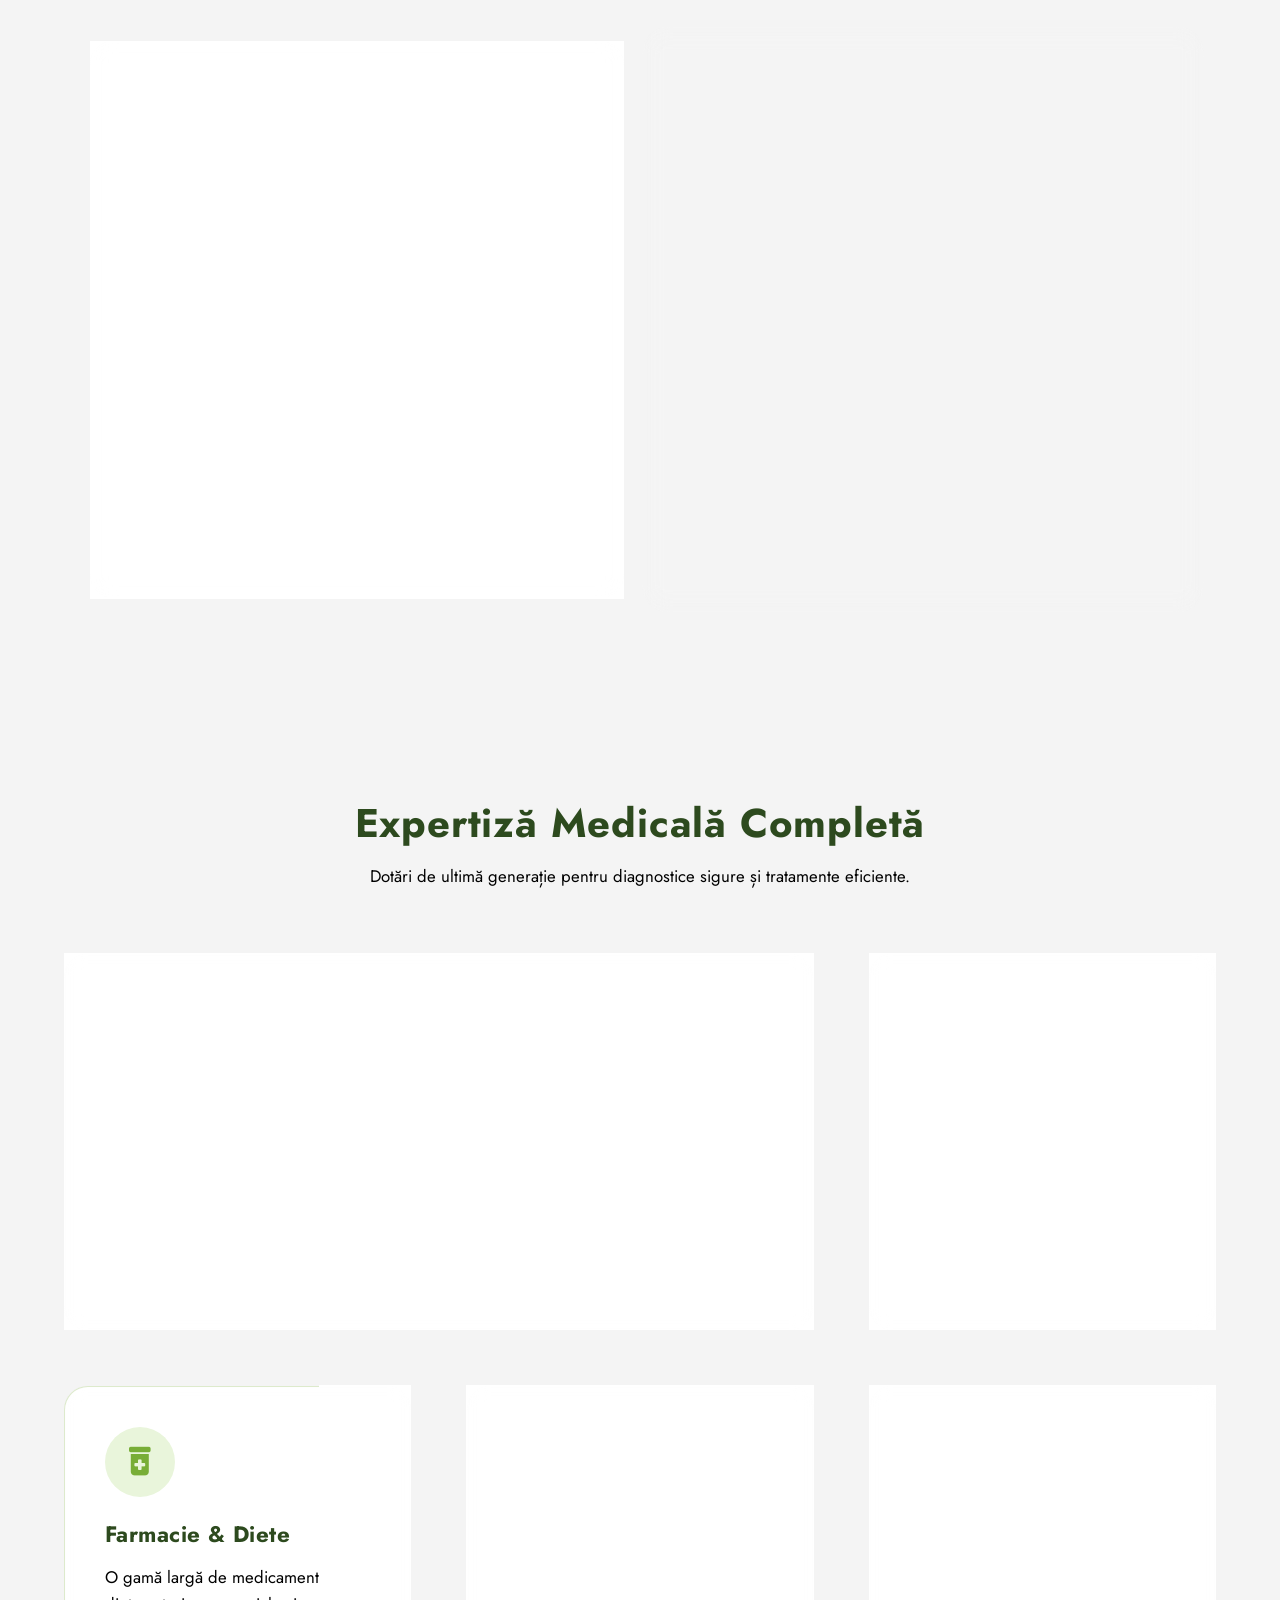
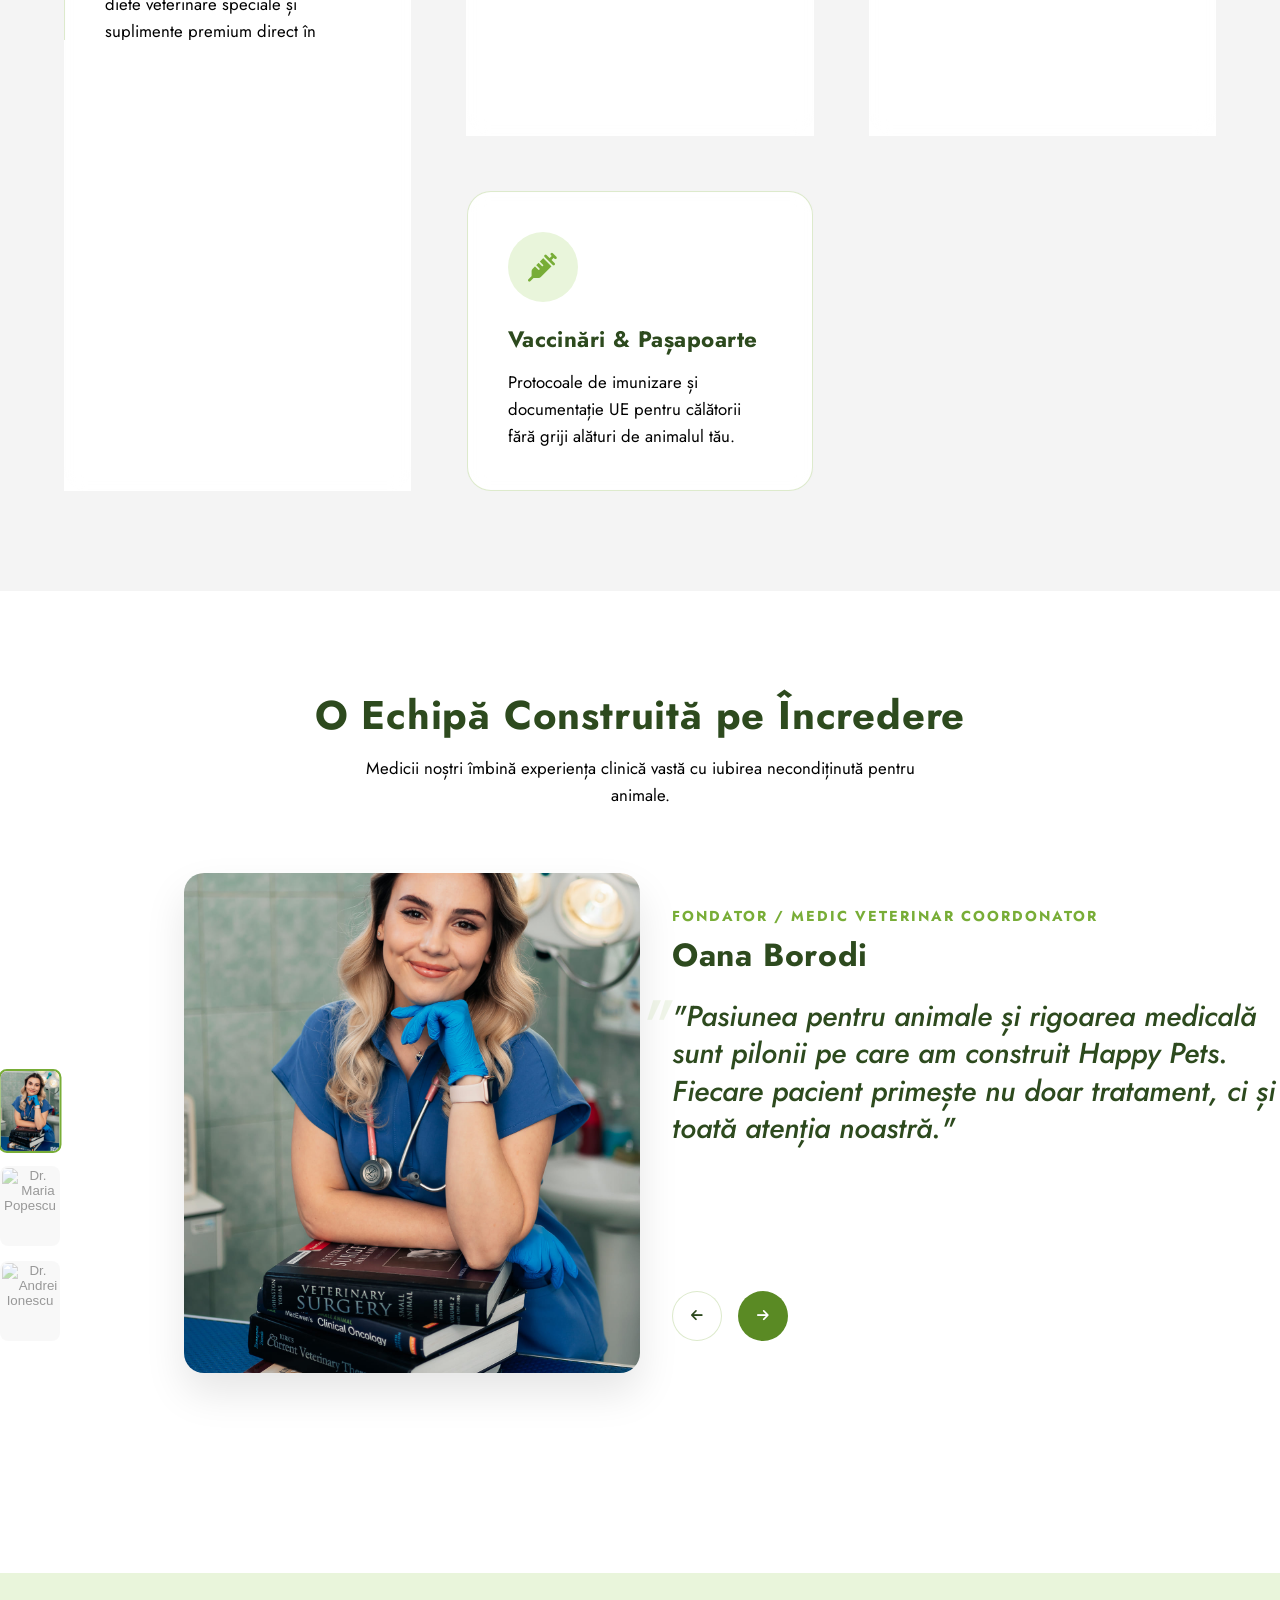
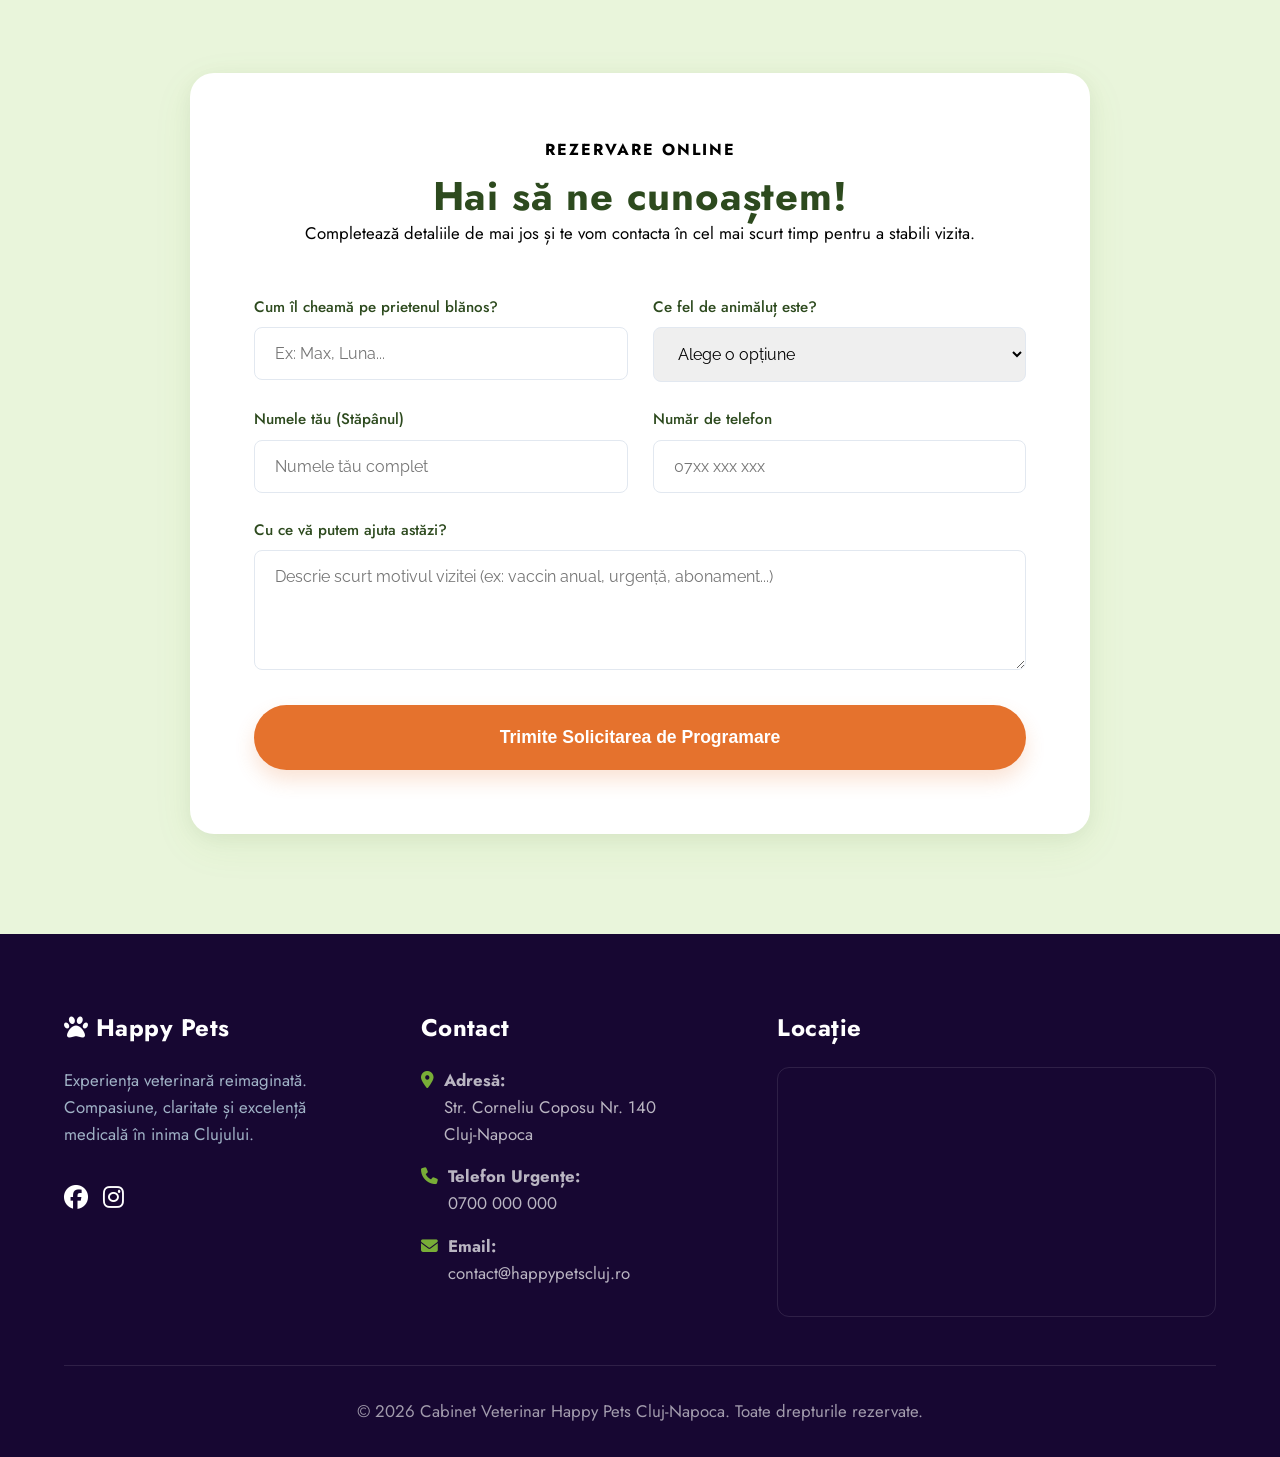
==== commit e49b37be: "Refinement: Slim mobile banner, larger form fields, and updated tagline" ====
--- a/index.html
+++ b/index.html
@@ -57,7 +57,7 @@
         href="https://fonts.googleapis.com/css2?family=Inter:wght@400;500;600;700&family=Jost:wght@400;500;600;700&display=swap"
         rel="stylesheet">
     <link rel="stylesheet" href="https://cdnjs.cloudflare.com/ajax/libs/font-awesome/6.4.0/css/all.min.css">
-    <link rel="stylesheet" href="style.css?v=1.0.3">
+    <link rel="stylesheet" href="style.css?v=1.0.4">
 
     <!-- Favicon & PWA -->
     <link rel="icon" type="image/png" sizes="32x32" href="https://cdn-icons-png.flaticon.com/512/616/616408.png">
@@ -511,7 +511,7 @@
     </footer>
 
     <!-- JS -->
-    <script src="script.js?v=1.0.3"></script>
+    <script src="script.js?v=1.0.4"></script>
 </body>
 
 </html>
--- a/style.css
+++ b/style.css
@@ -631,10 +631,11 @@
 }
 @media (max-width: 768px) {
     body { background-attachment: scroll; }
+    .emergency-banner { padding: 6px 5%; font-size: 0.85rem; }
     .nav-links { display: none; }
     .mobile-menu { display: block; }
     .smart-form { grid-template-columns: 1fr; }
-    .smart-form input, .smart-form select, .smart-form textarea { width: 100%; }
+    .smart-form input, .smart-form select, .smart-form textarea { width: 100%; padding: 18px 20px; }
     .booking-container { padding: 2.5rem 1.5rem; }
     .hero-title { font-size: 2.5rem; }
     header { top: 40px; border-radius: 0; left: 0; right: 0; border-left: none; border-right: none; }
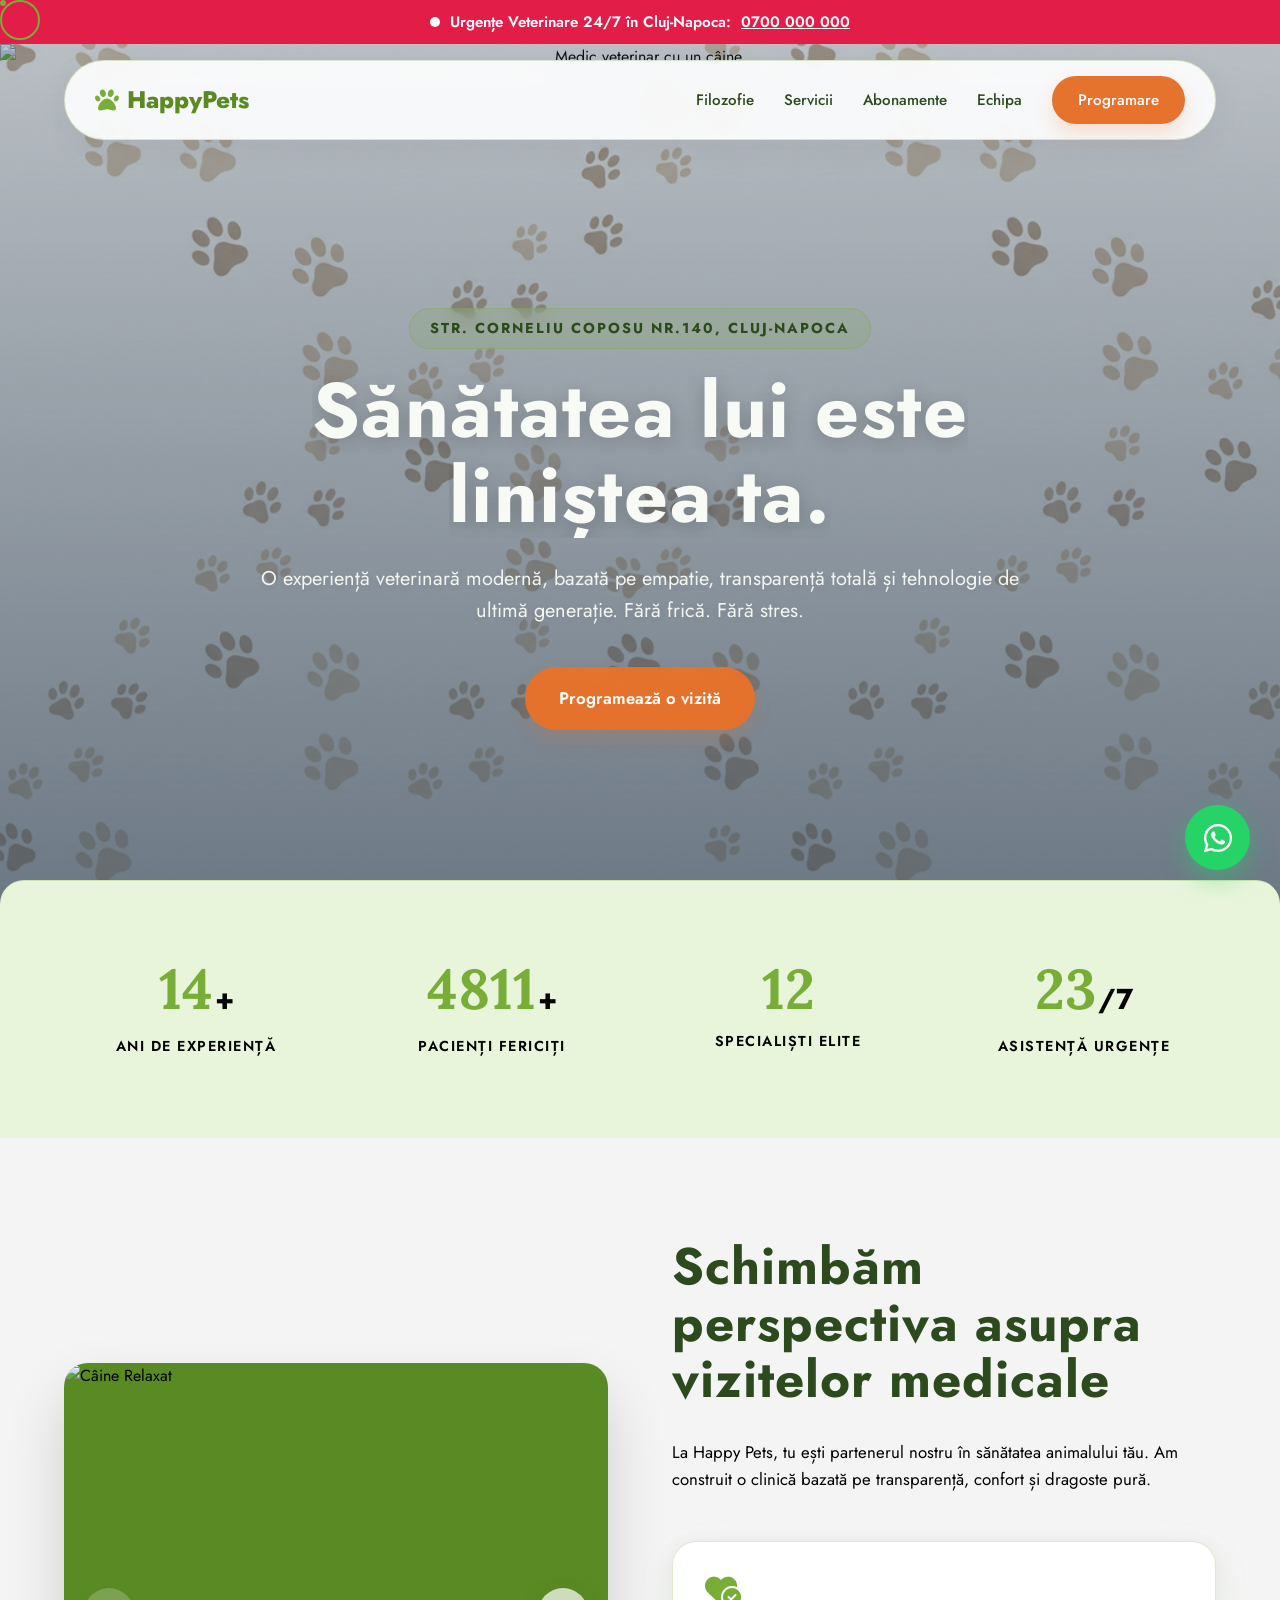
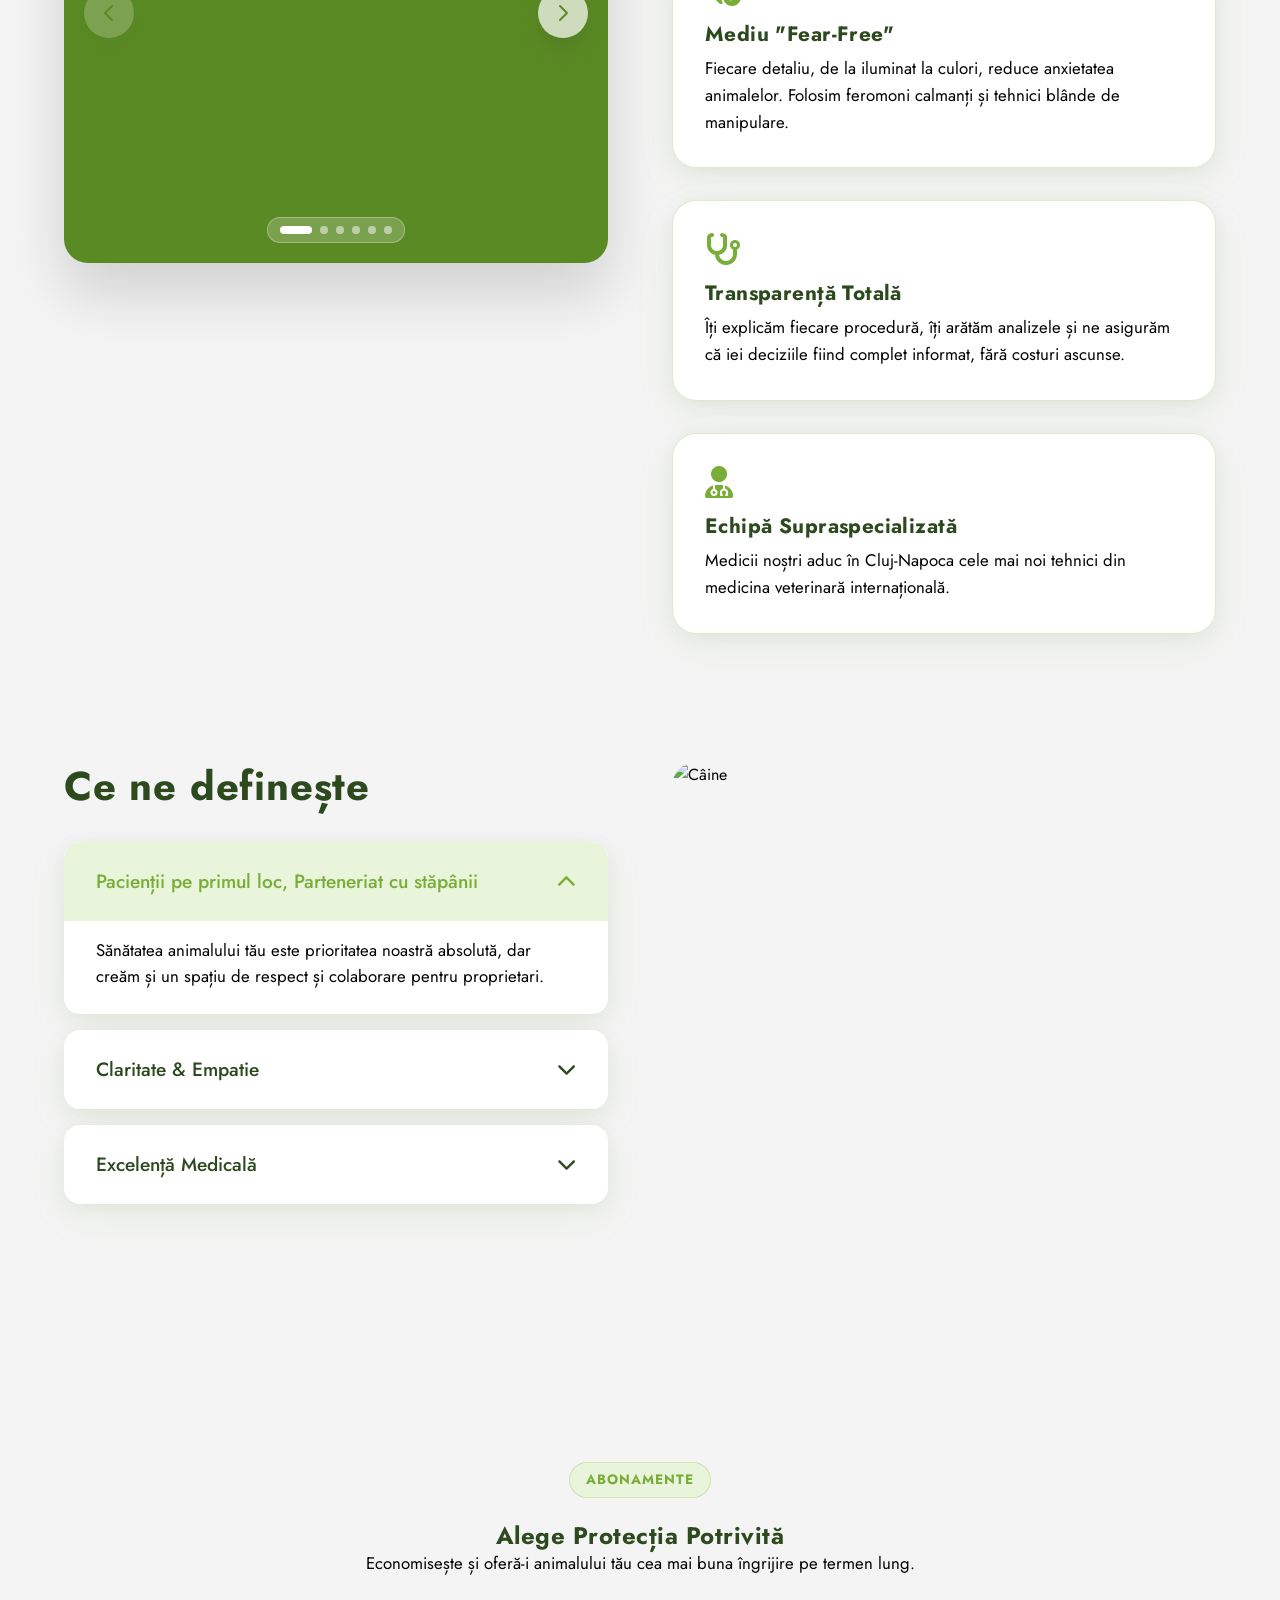
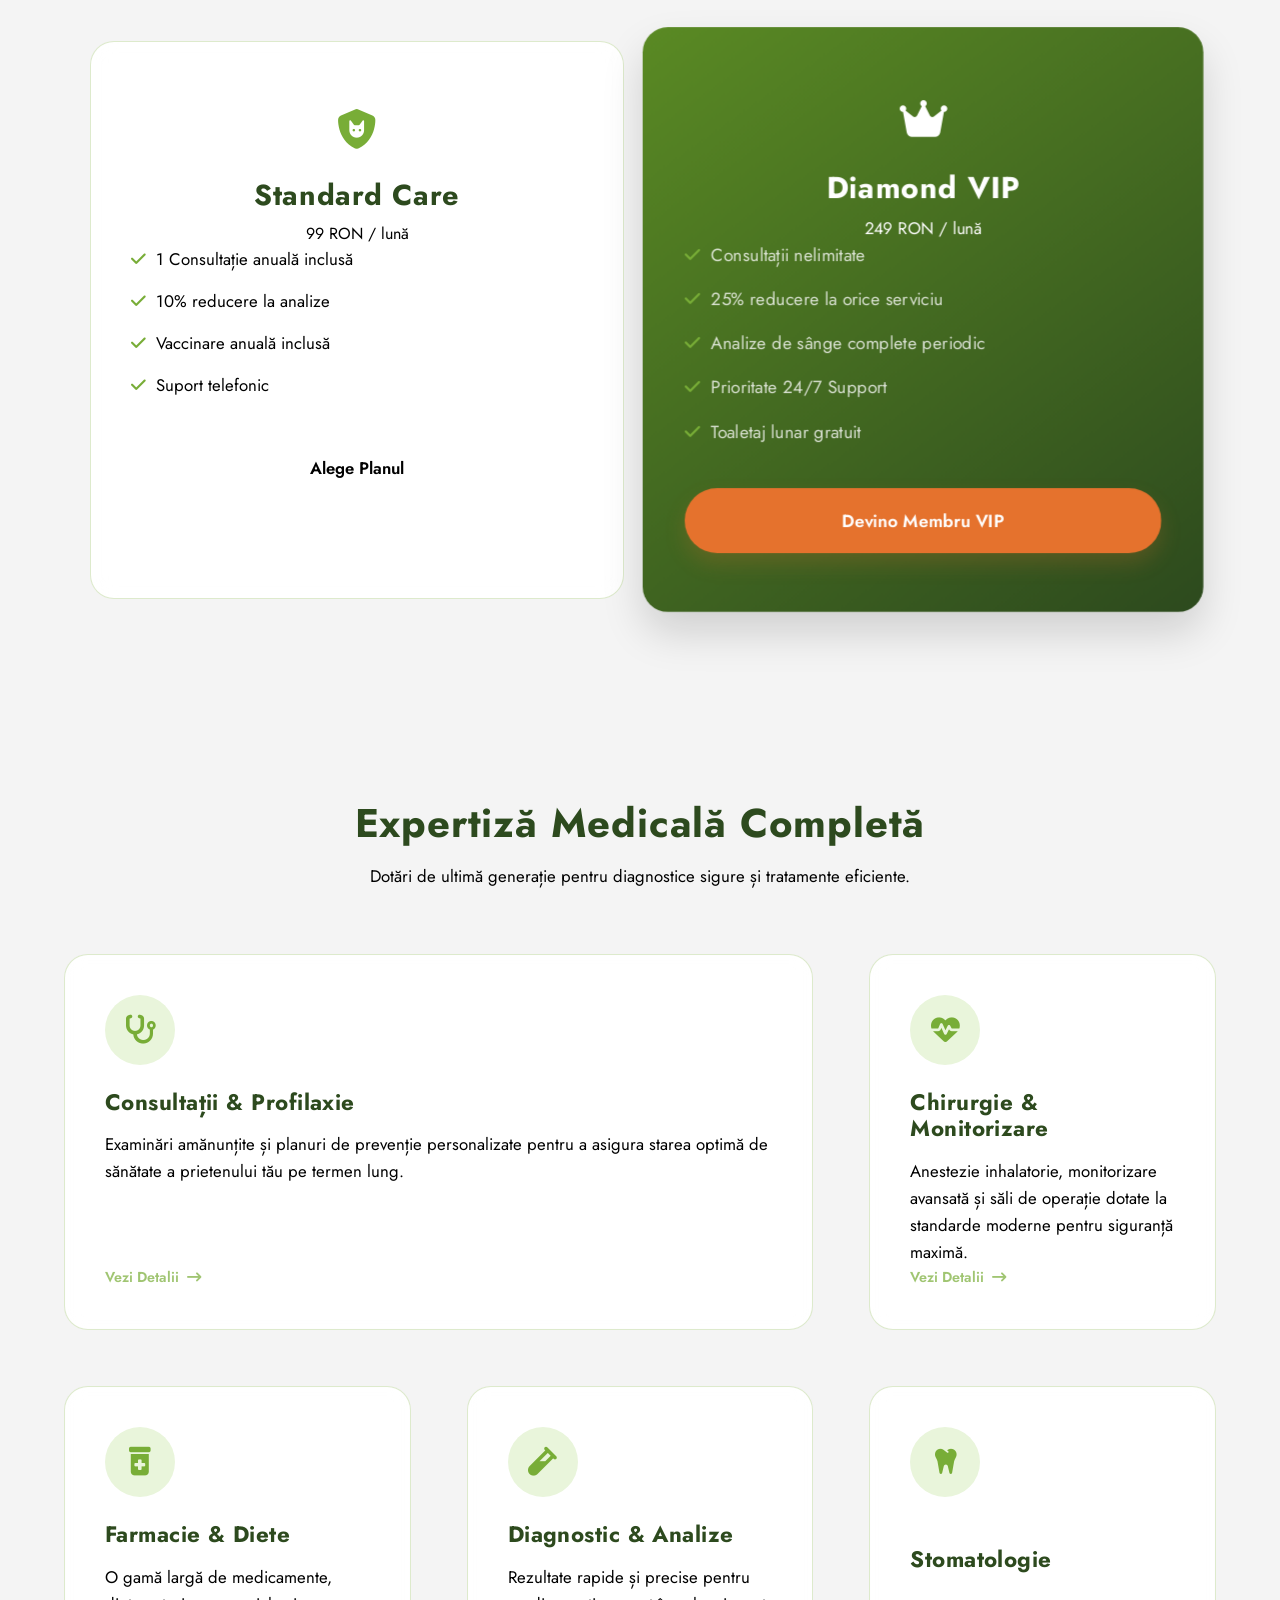
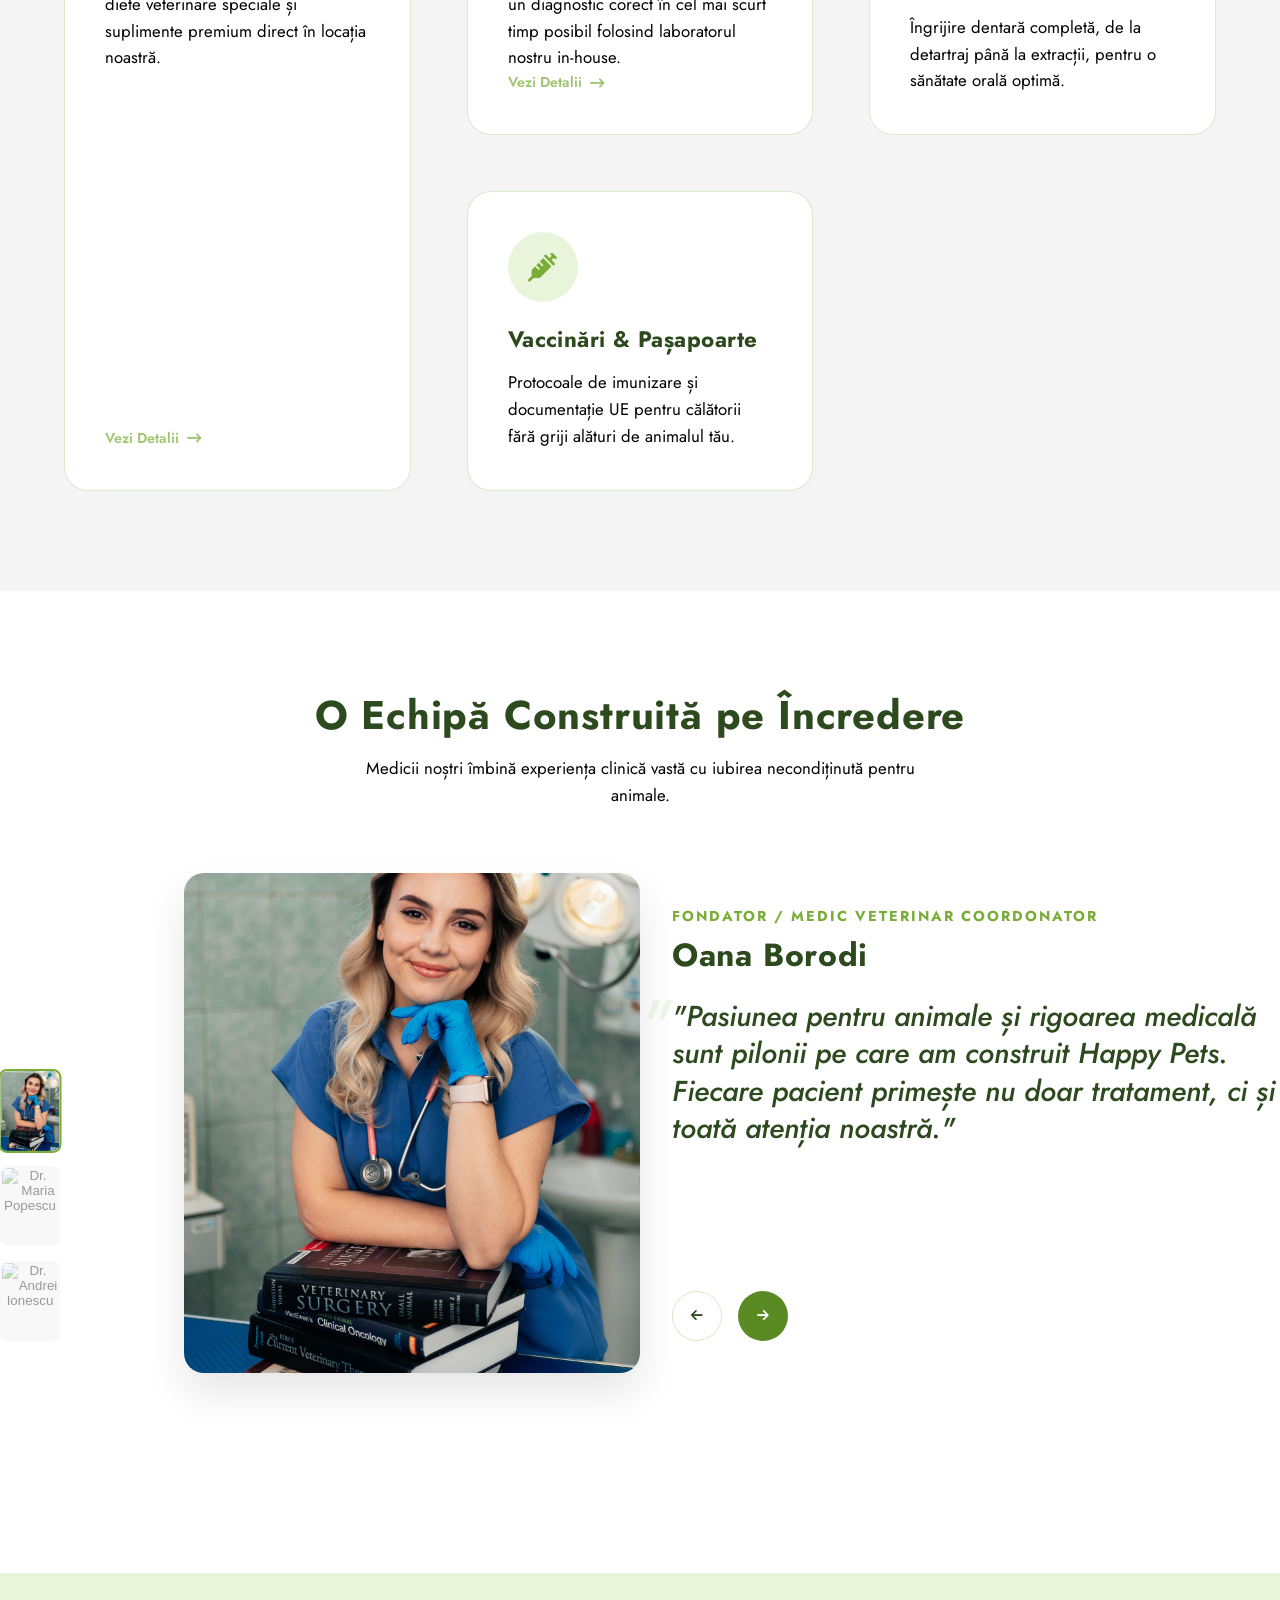
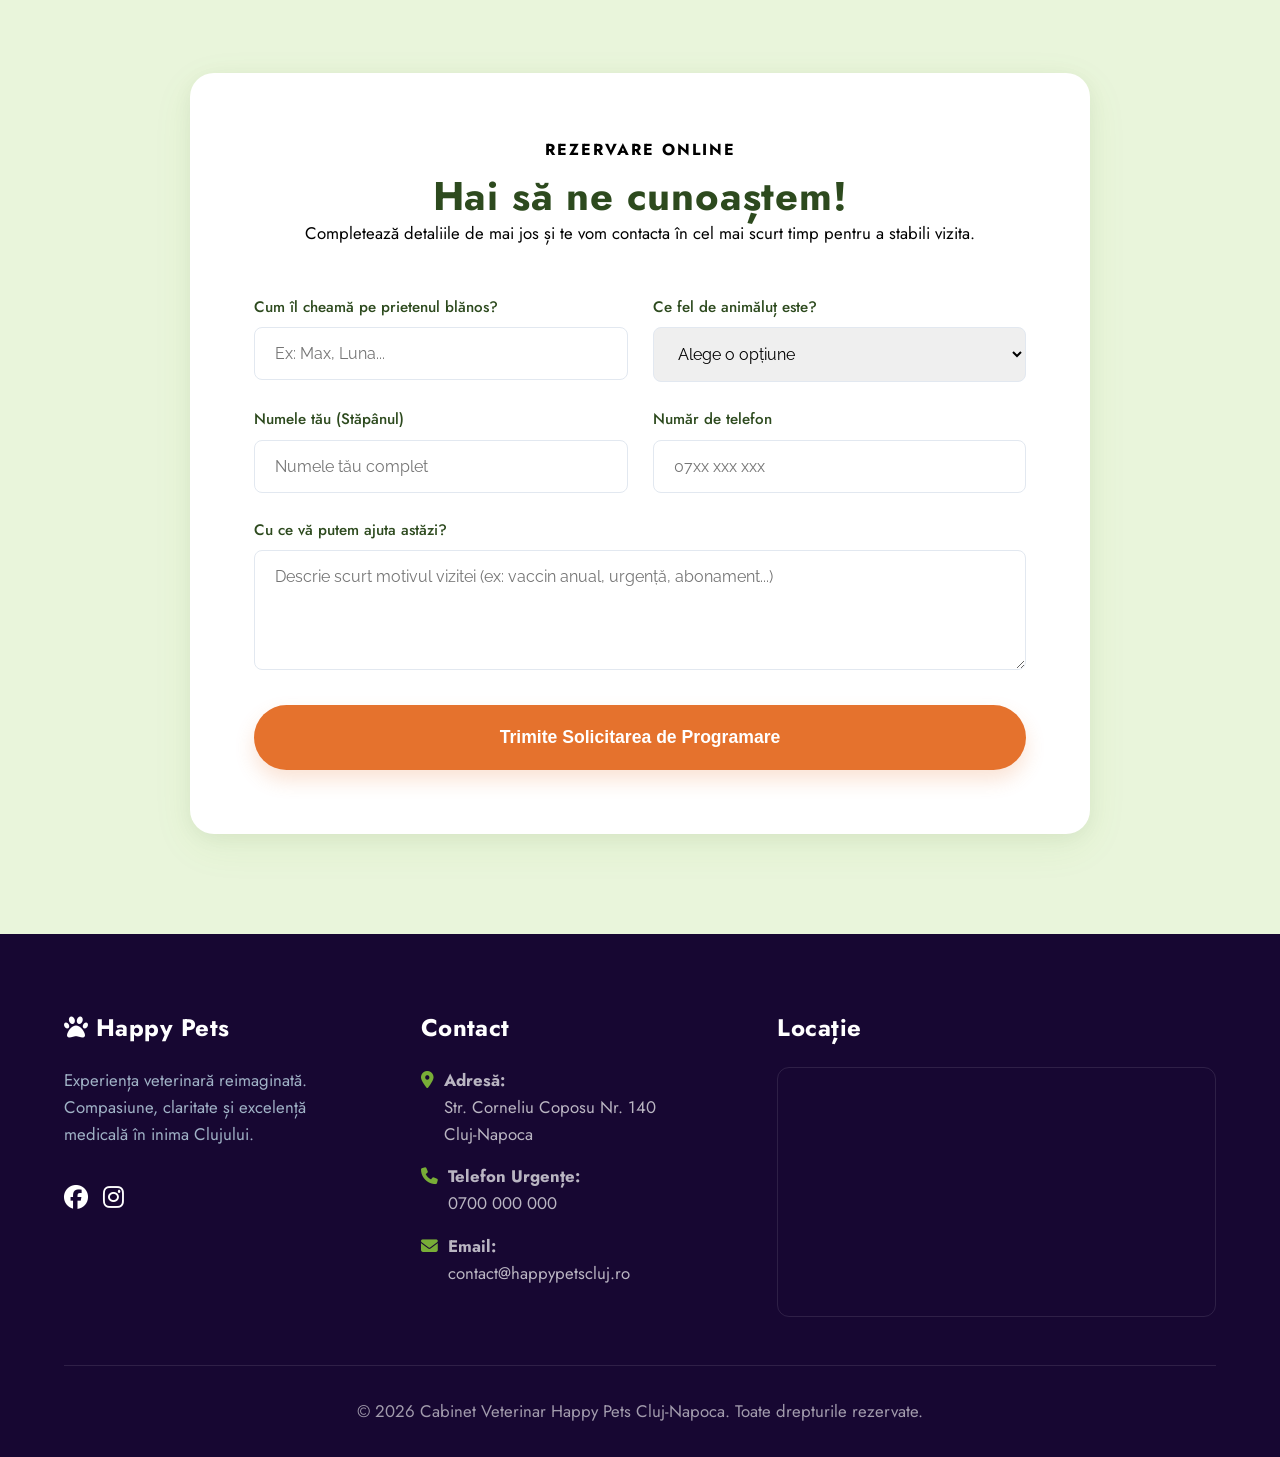
==== commit d087f798: "Fix: Updated confusing tagline in accordion" ====
--- a/index.html
+++ b/index.html
@@ -222,7 +222,7 @@
 
                     <div class="accordion-item reveal">
                         <div class="accordion-header active" data-target="img-valoare-1">
-                            Animalele pe primul loc, Oamenii mereu <i class="fa-solid fa-chevron-down"></i>
+                            Pacienții pe primul loc, Parteneriat cu stăpânii <i class="fa-solid fa-chevron-down"></i>
                         </div>
                         <div class="accordion-content" style="max-height: 200px;">
                             <p>Sănătatea animalului tău este prioritatea noastră absolută, dar creăm și un spațiu de
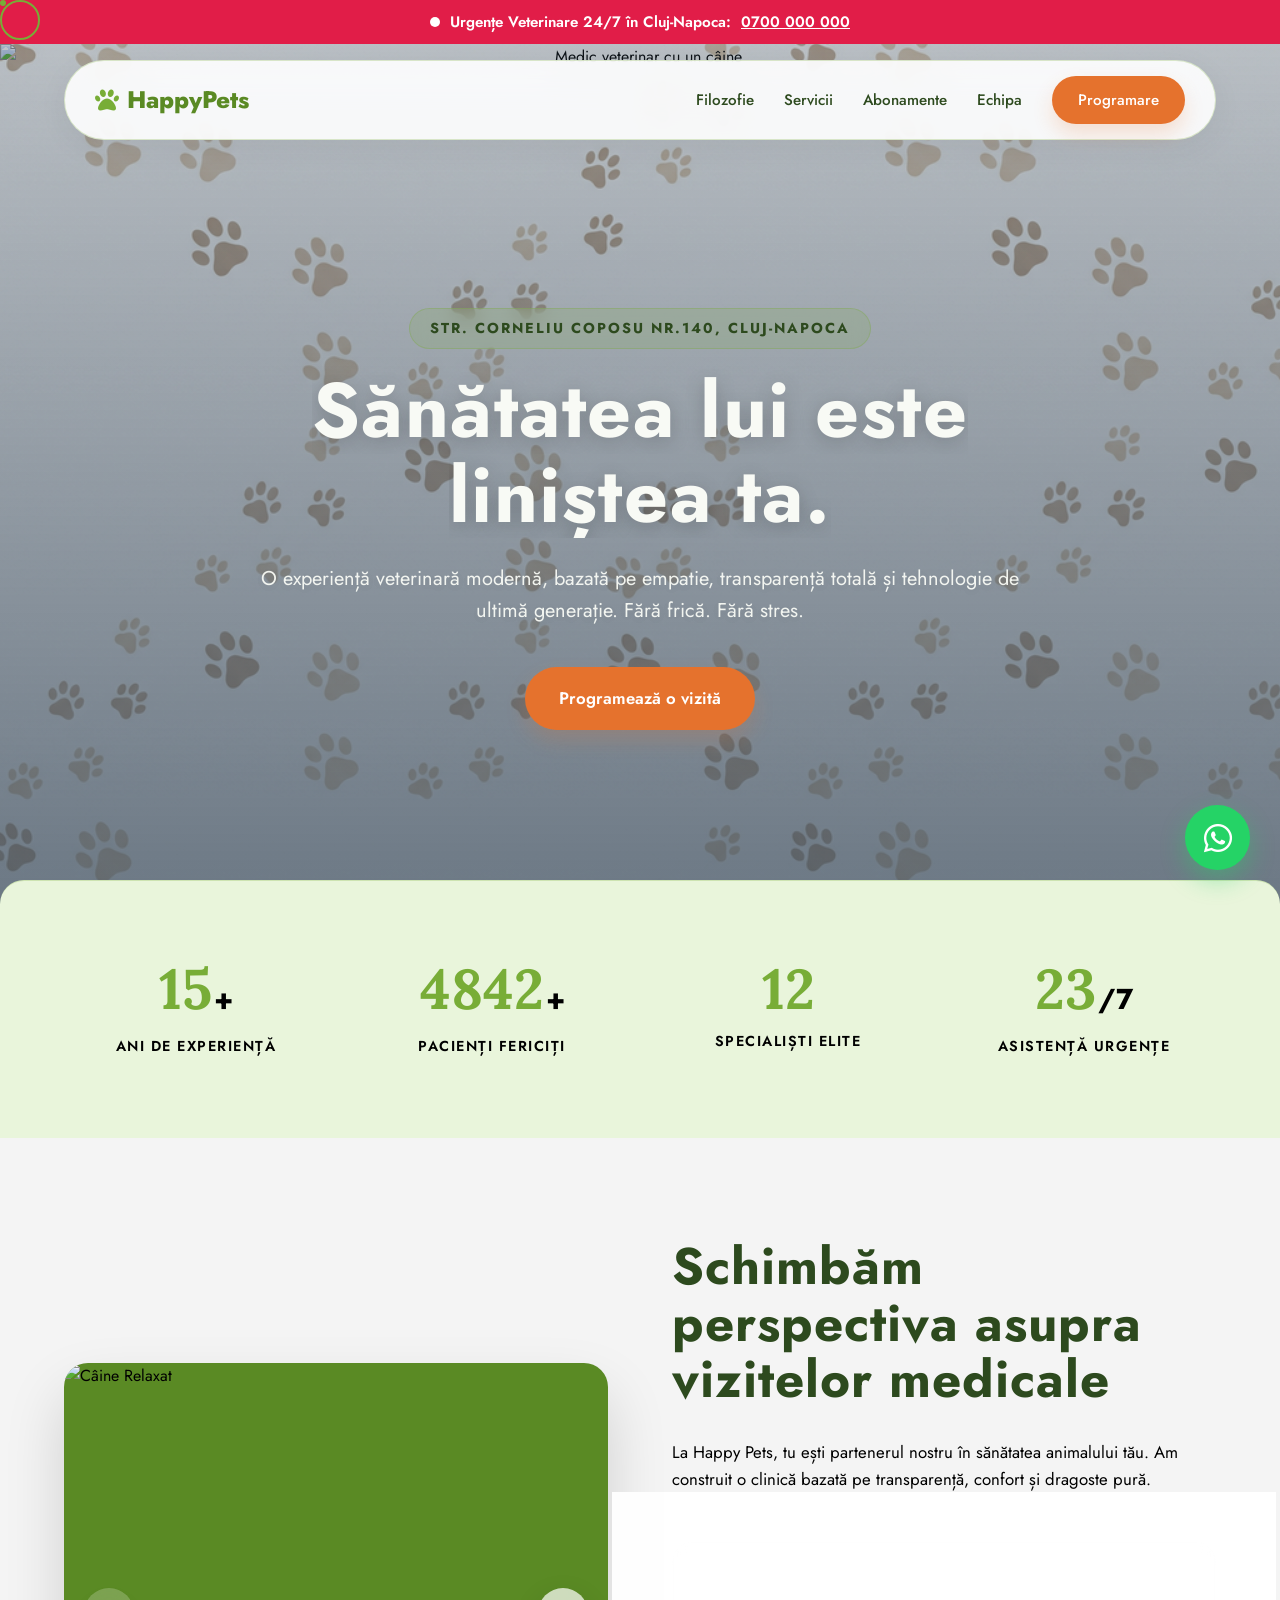
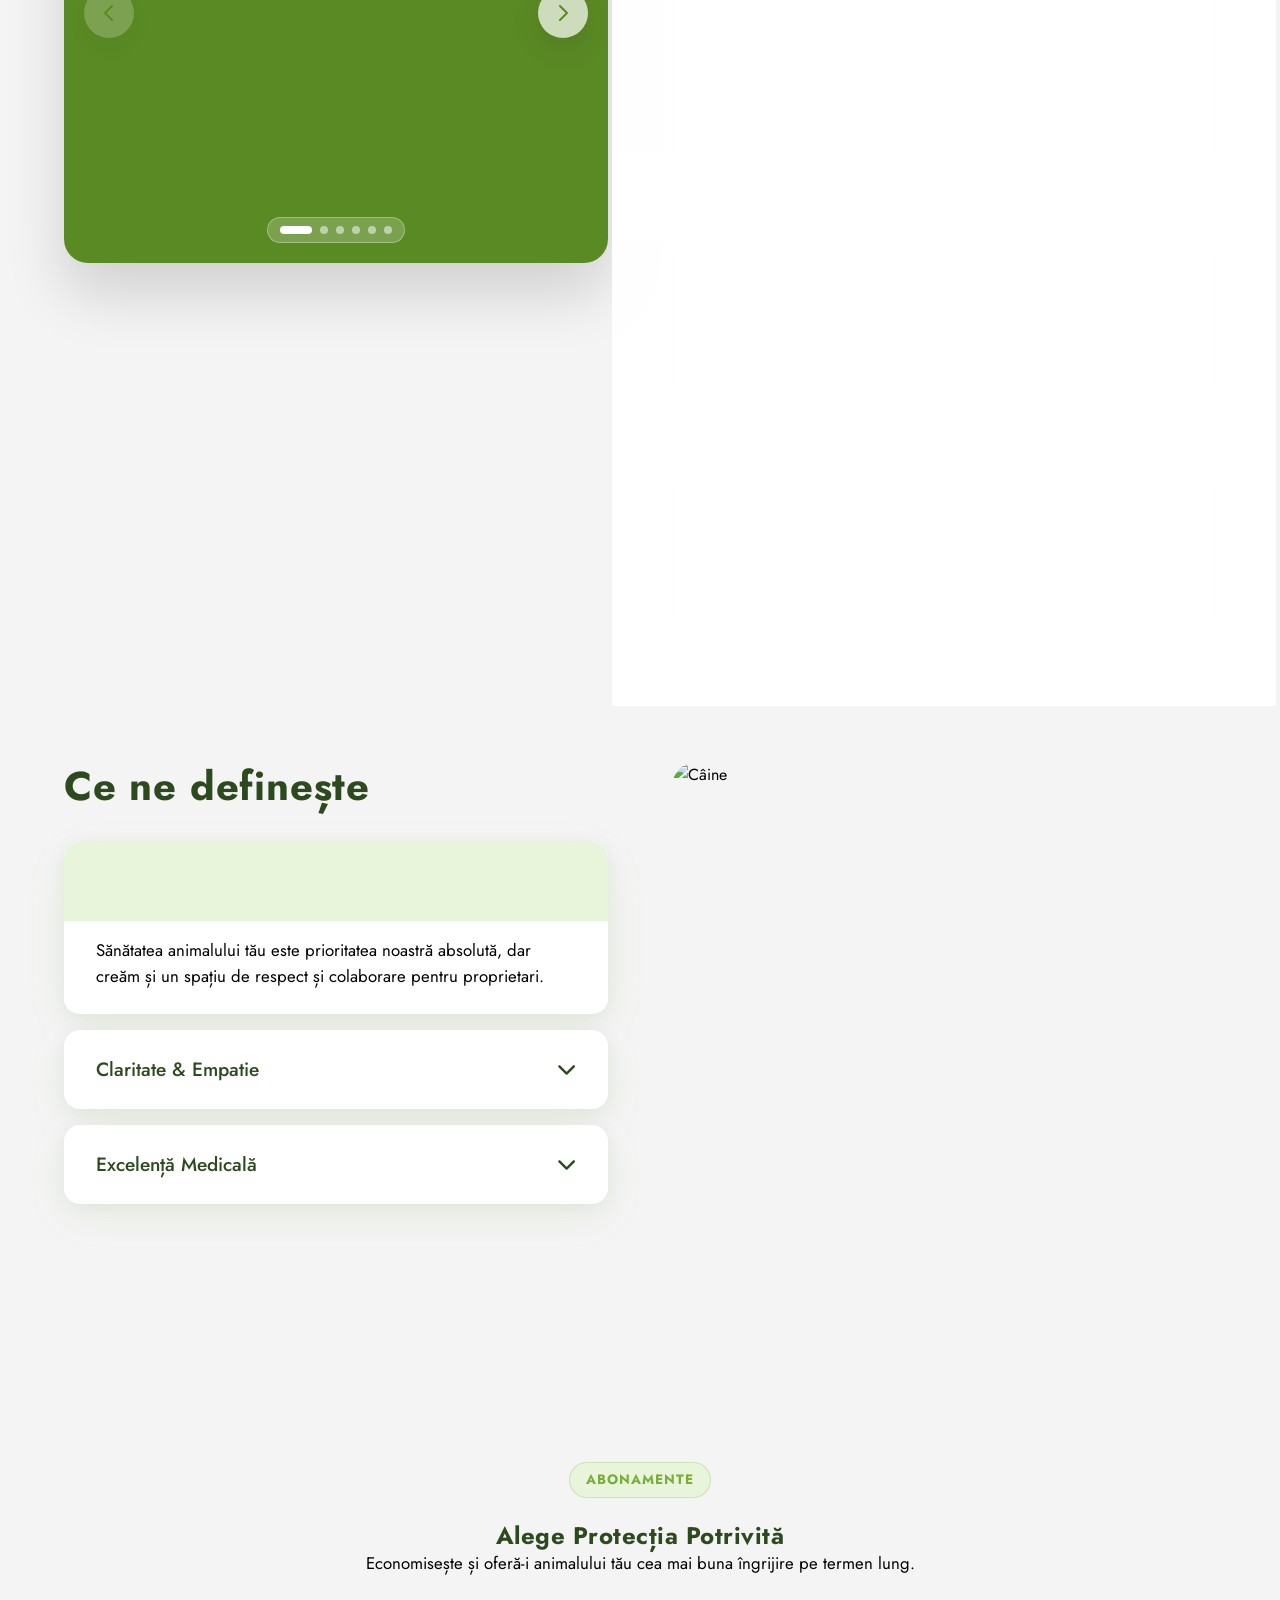
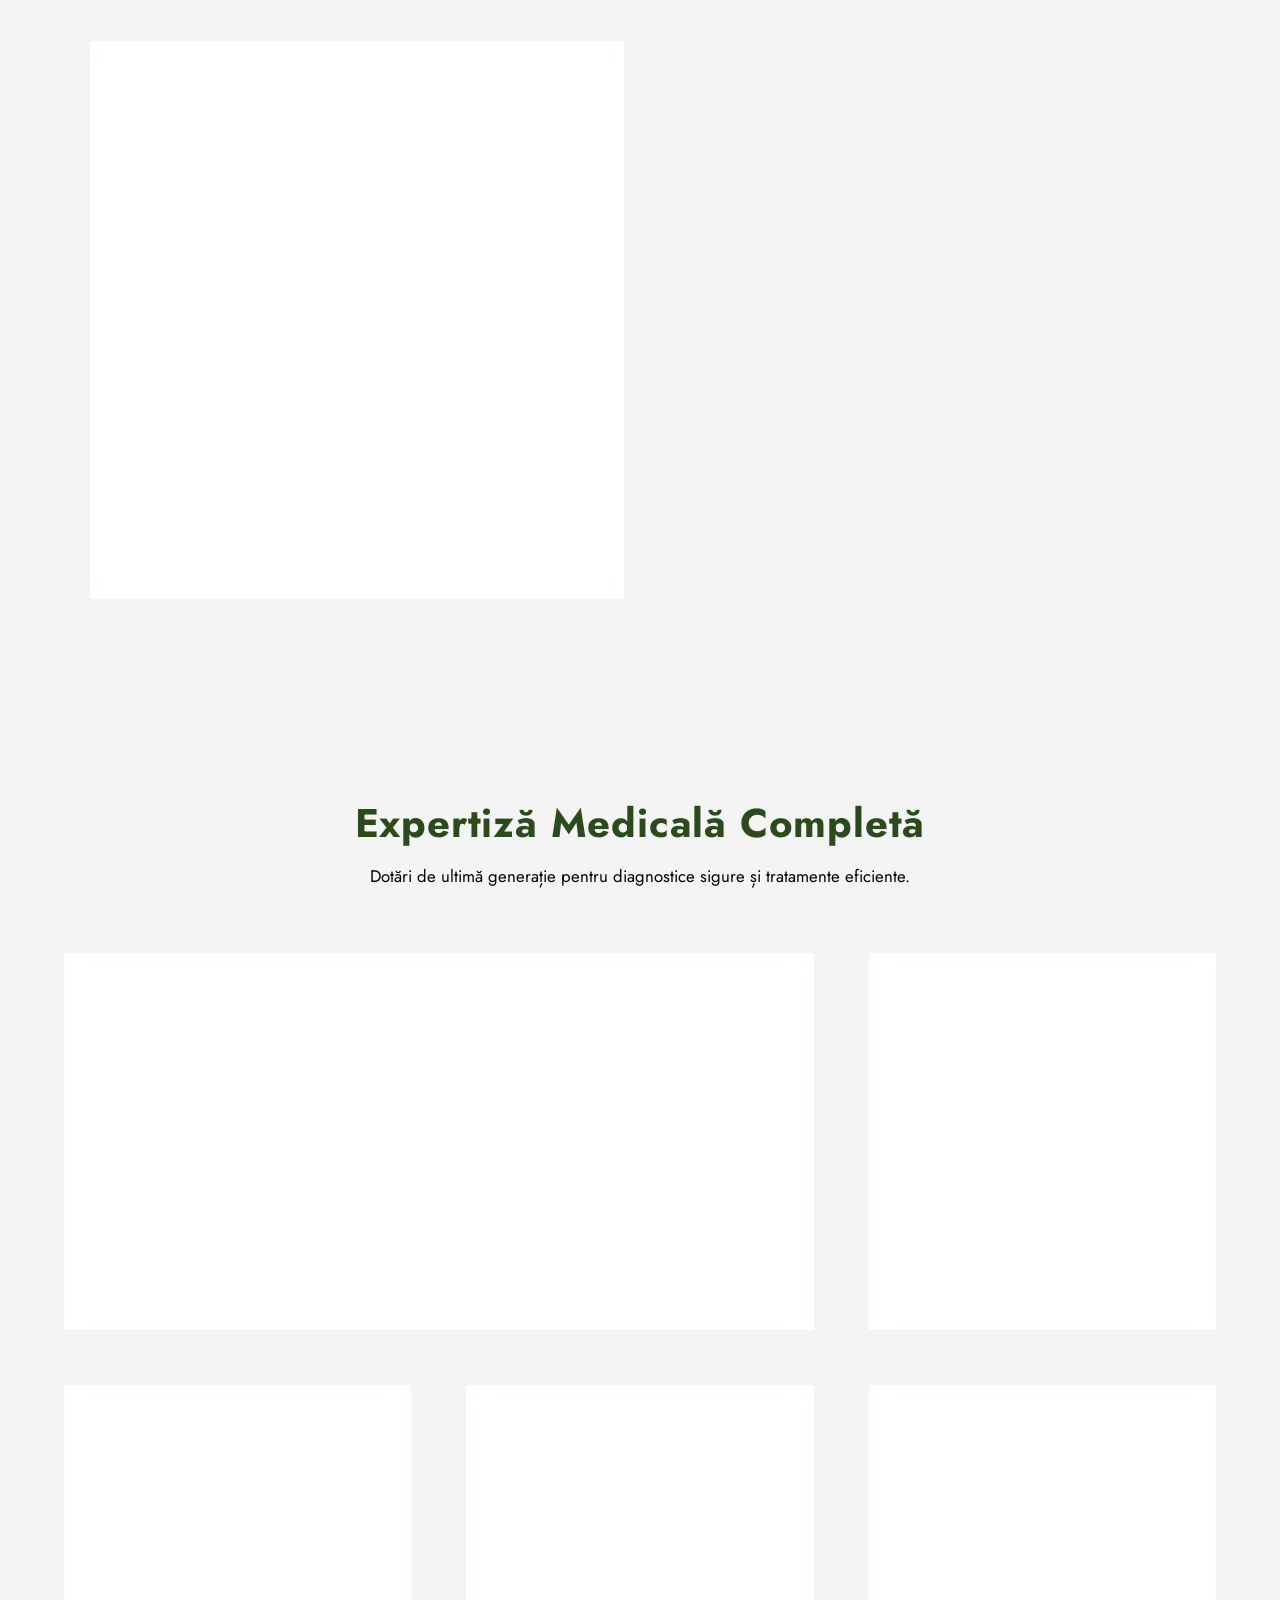
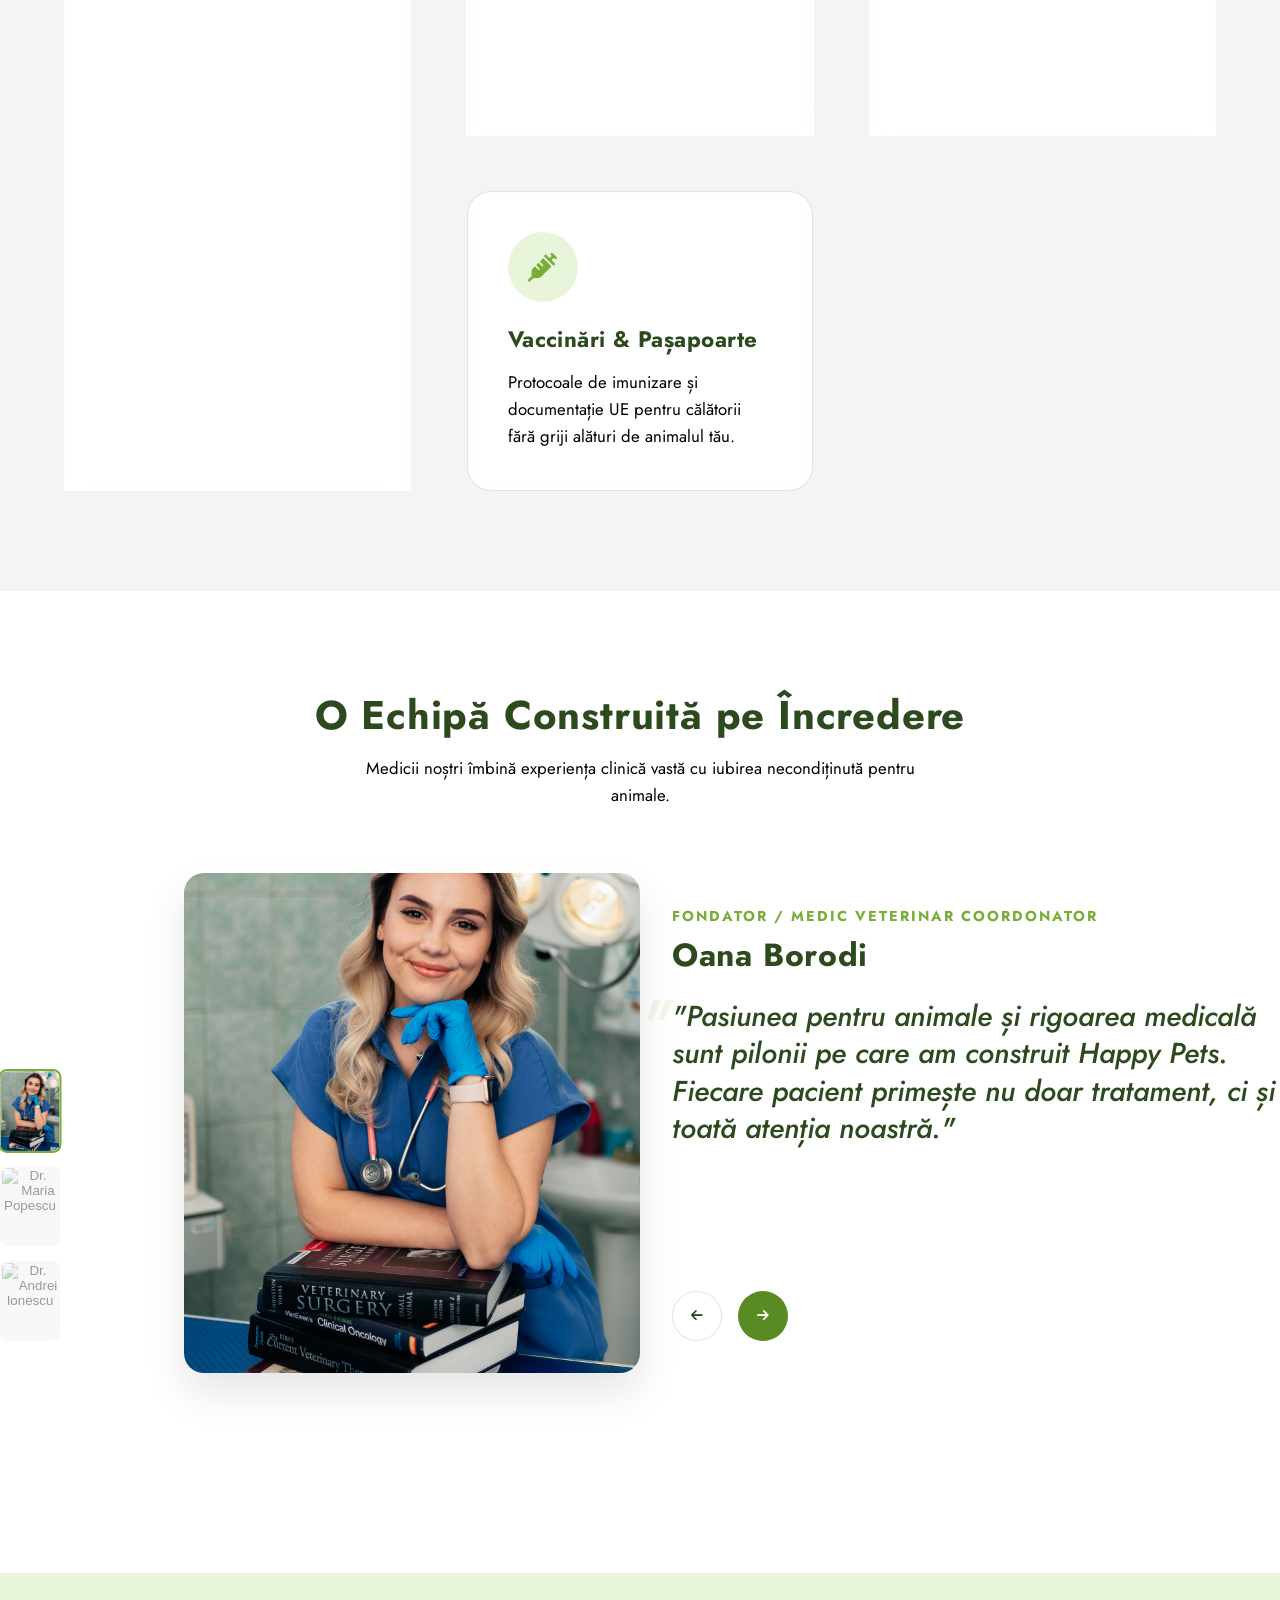
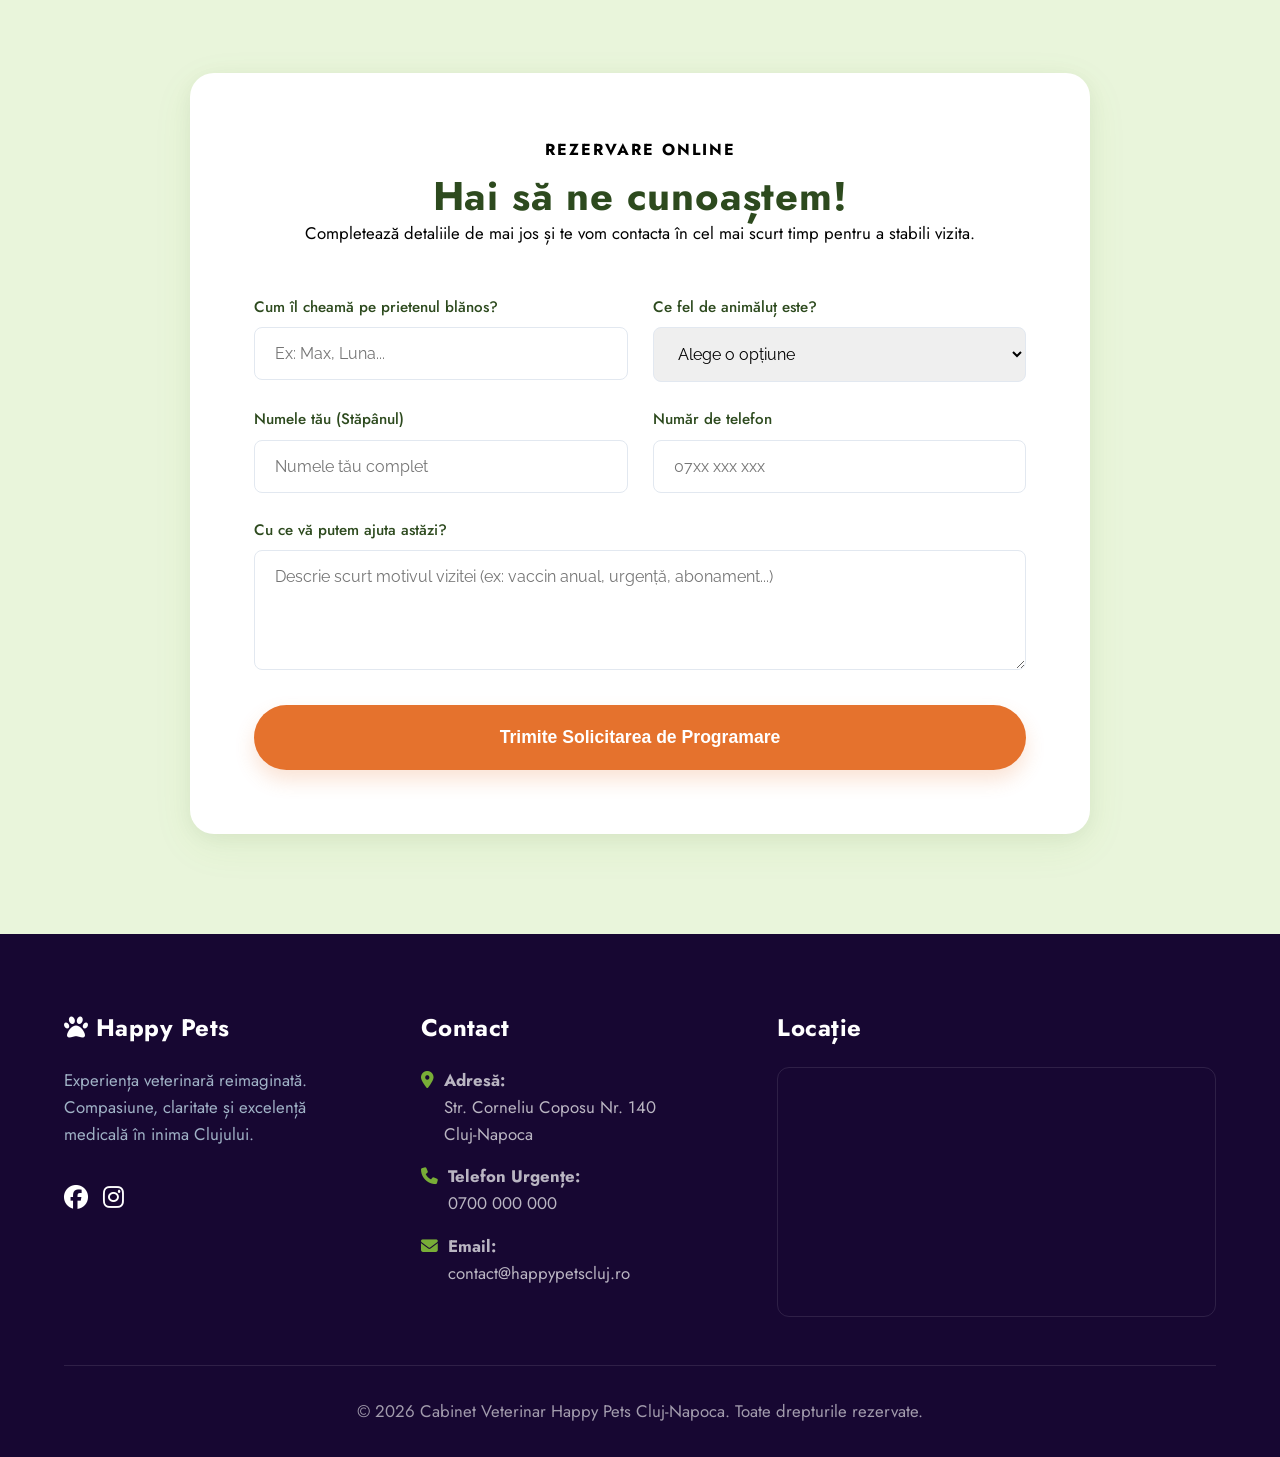
==== commit b8d22a3e: "Bump version to v1.0.5 for tagline fix" ====
--- a/index.html
+++ b/index.html
@@ -57,7 +57,7 @@
         href="https://fonts.googleapis.com/css2?family=Inter:wght@400;500;600;700&family=Jost:wght@400;500;600;700&display=swap"
         rel="stylesheet">
     <link rel="stylesheet" href="https://cdnjs.cloudflare.com/ajax/libs/font-awesome/6.4.0/css/all.min.css">
-    <link rel="stylesheet" href="style.css?v=1.0.4">
+    <link rel="stylesheet" href="style.css?v=1.0.5">
 
     <!-- Favicon & PWA -->
     <link rel="icon" type="image/png" sizes="32x32" href="https://cdn-icons-png.flaticon.com/512/616/616408.png">
@@ -511,7 +511,7 @@
     </footer>
 
     <!-- JS -->
-    <script src="script.js?v=1.0.4"></script>
+    <script src="script.js?v=1.0.5"></script>
 </body>
 
 </html>
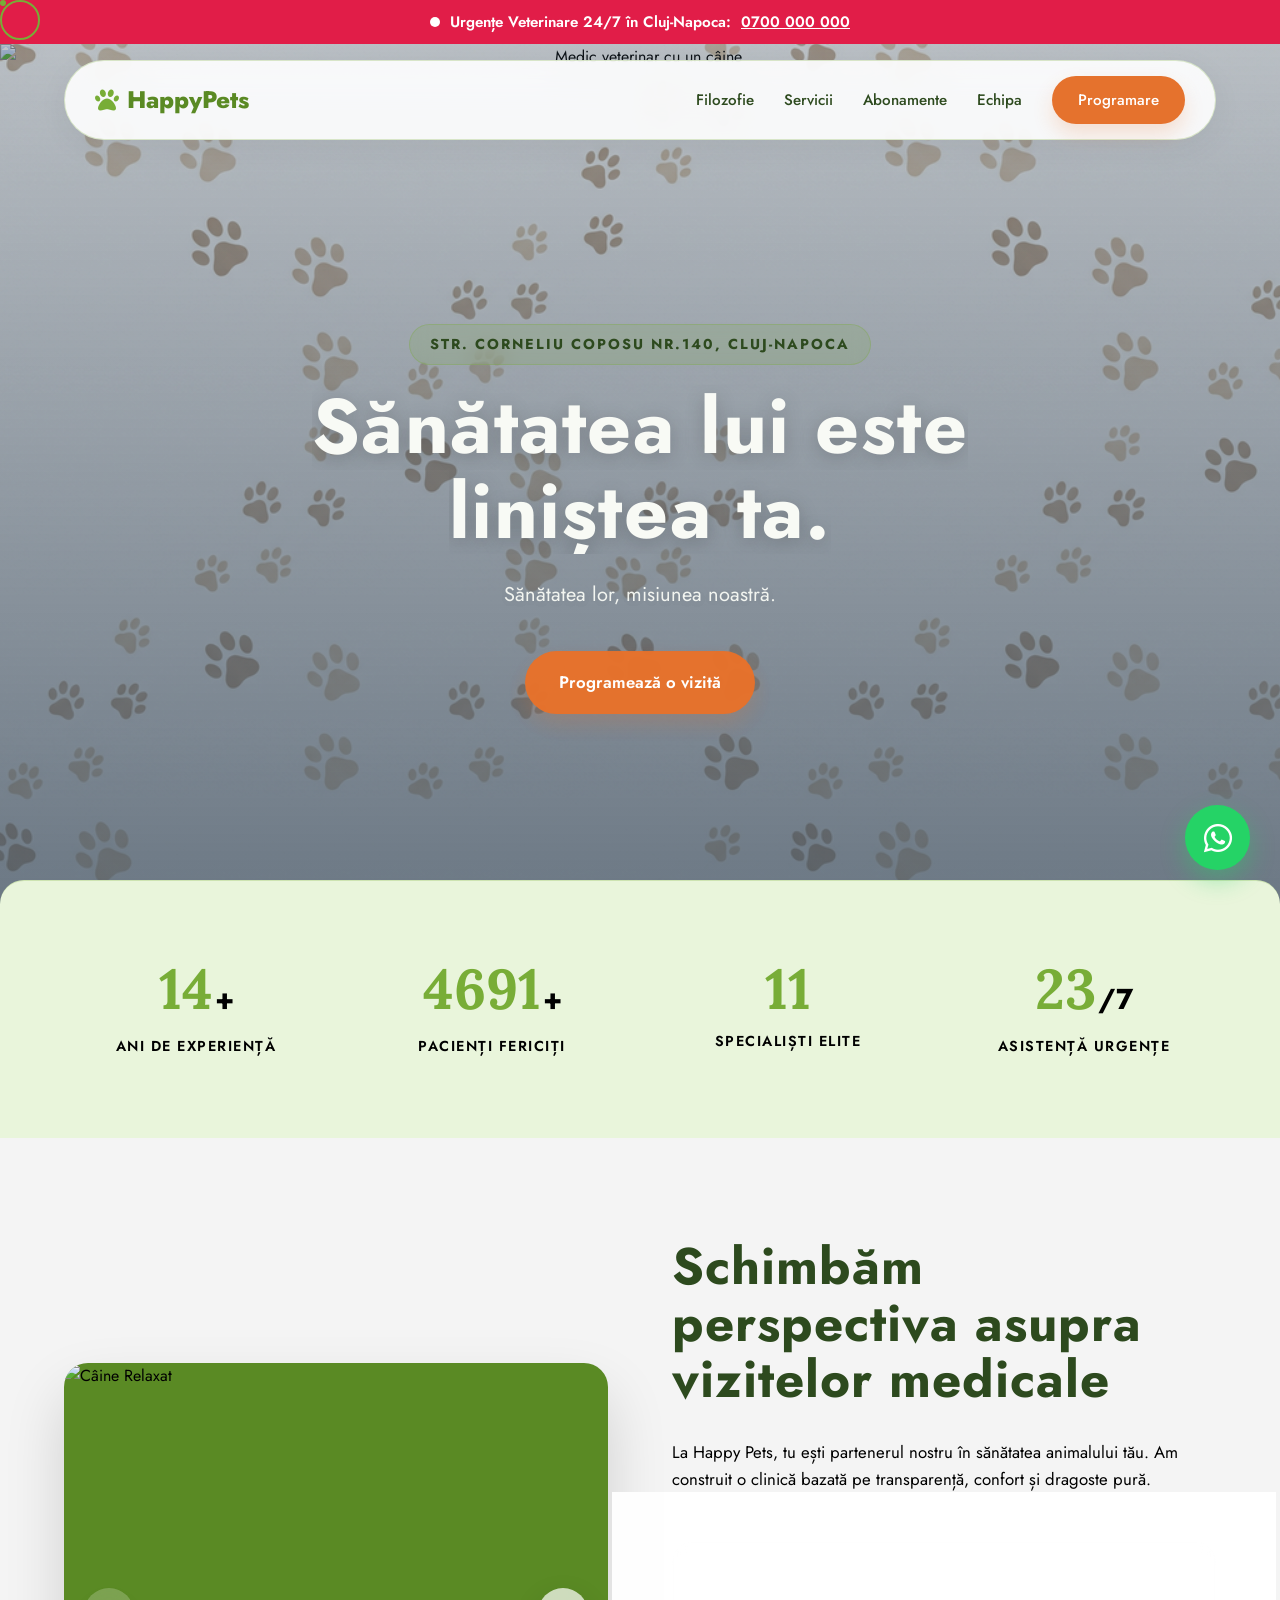
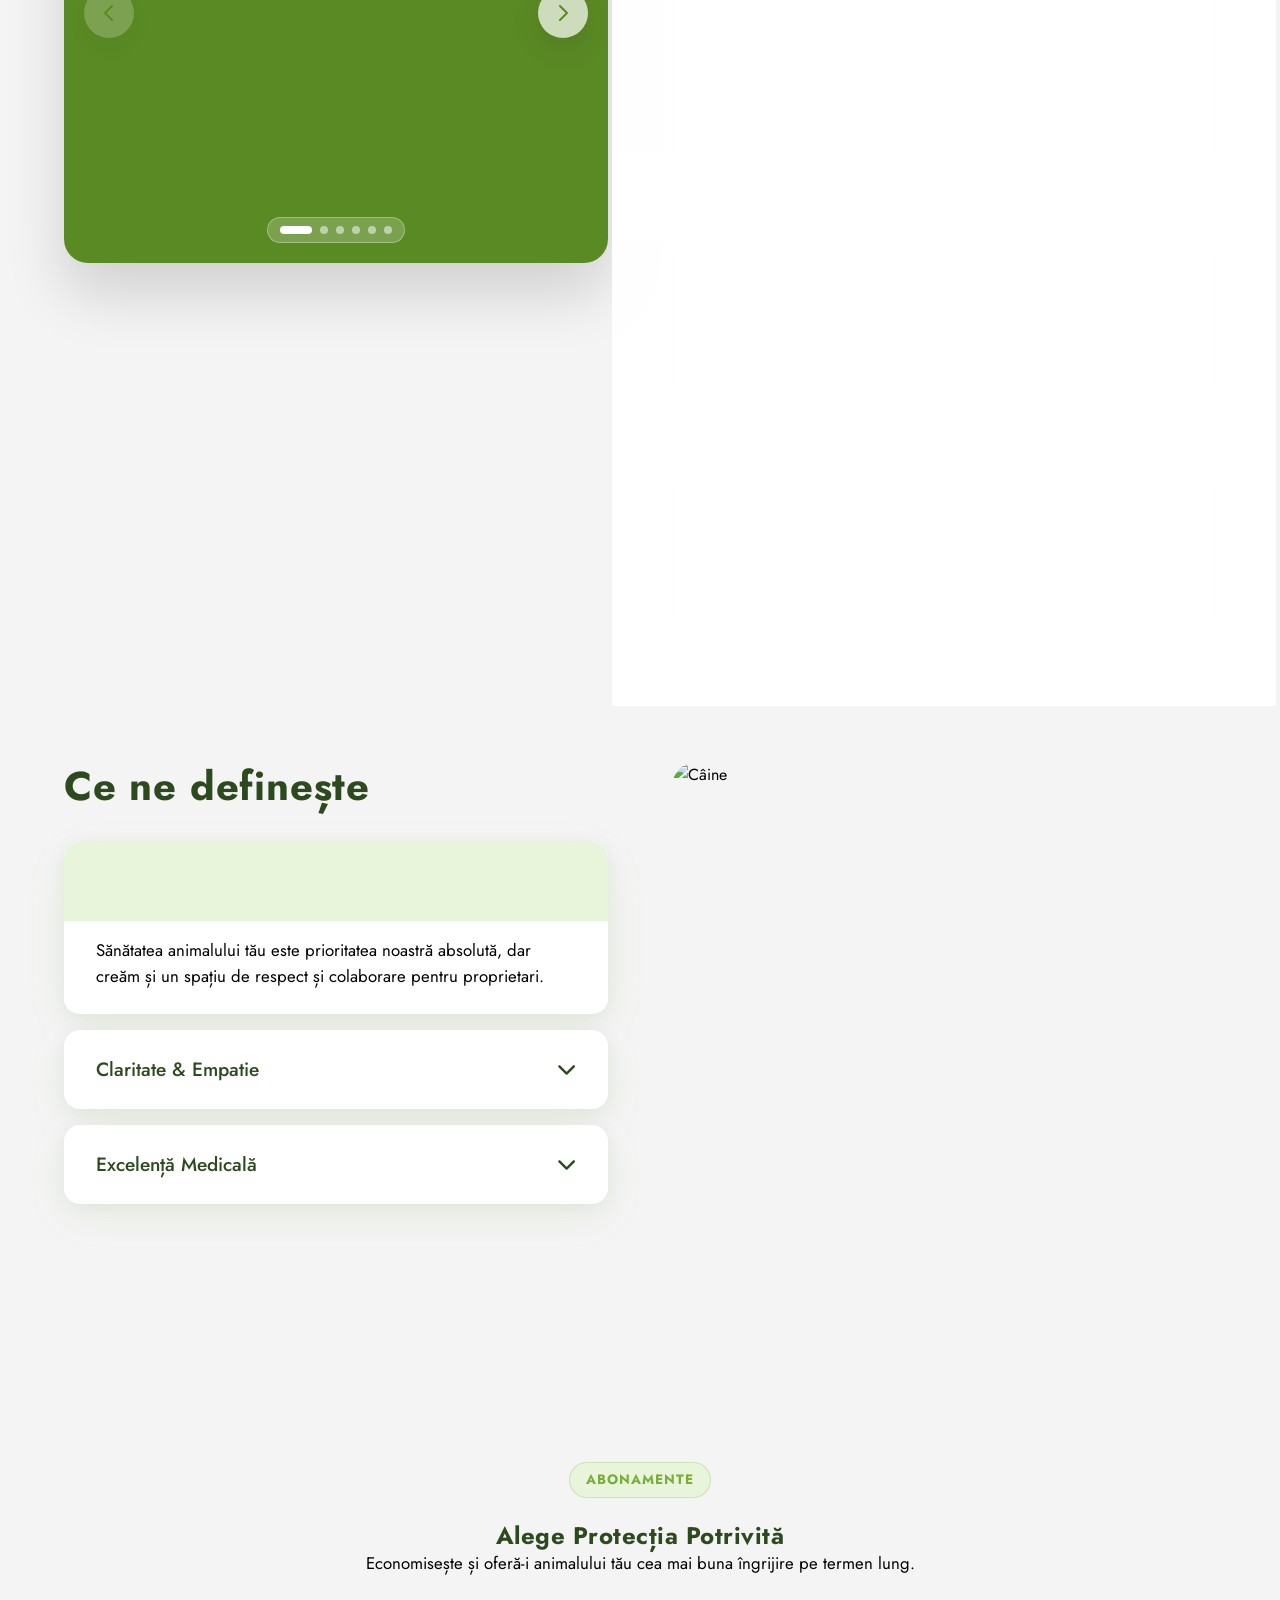
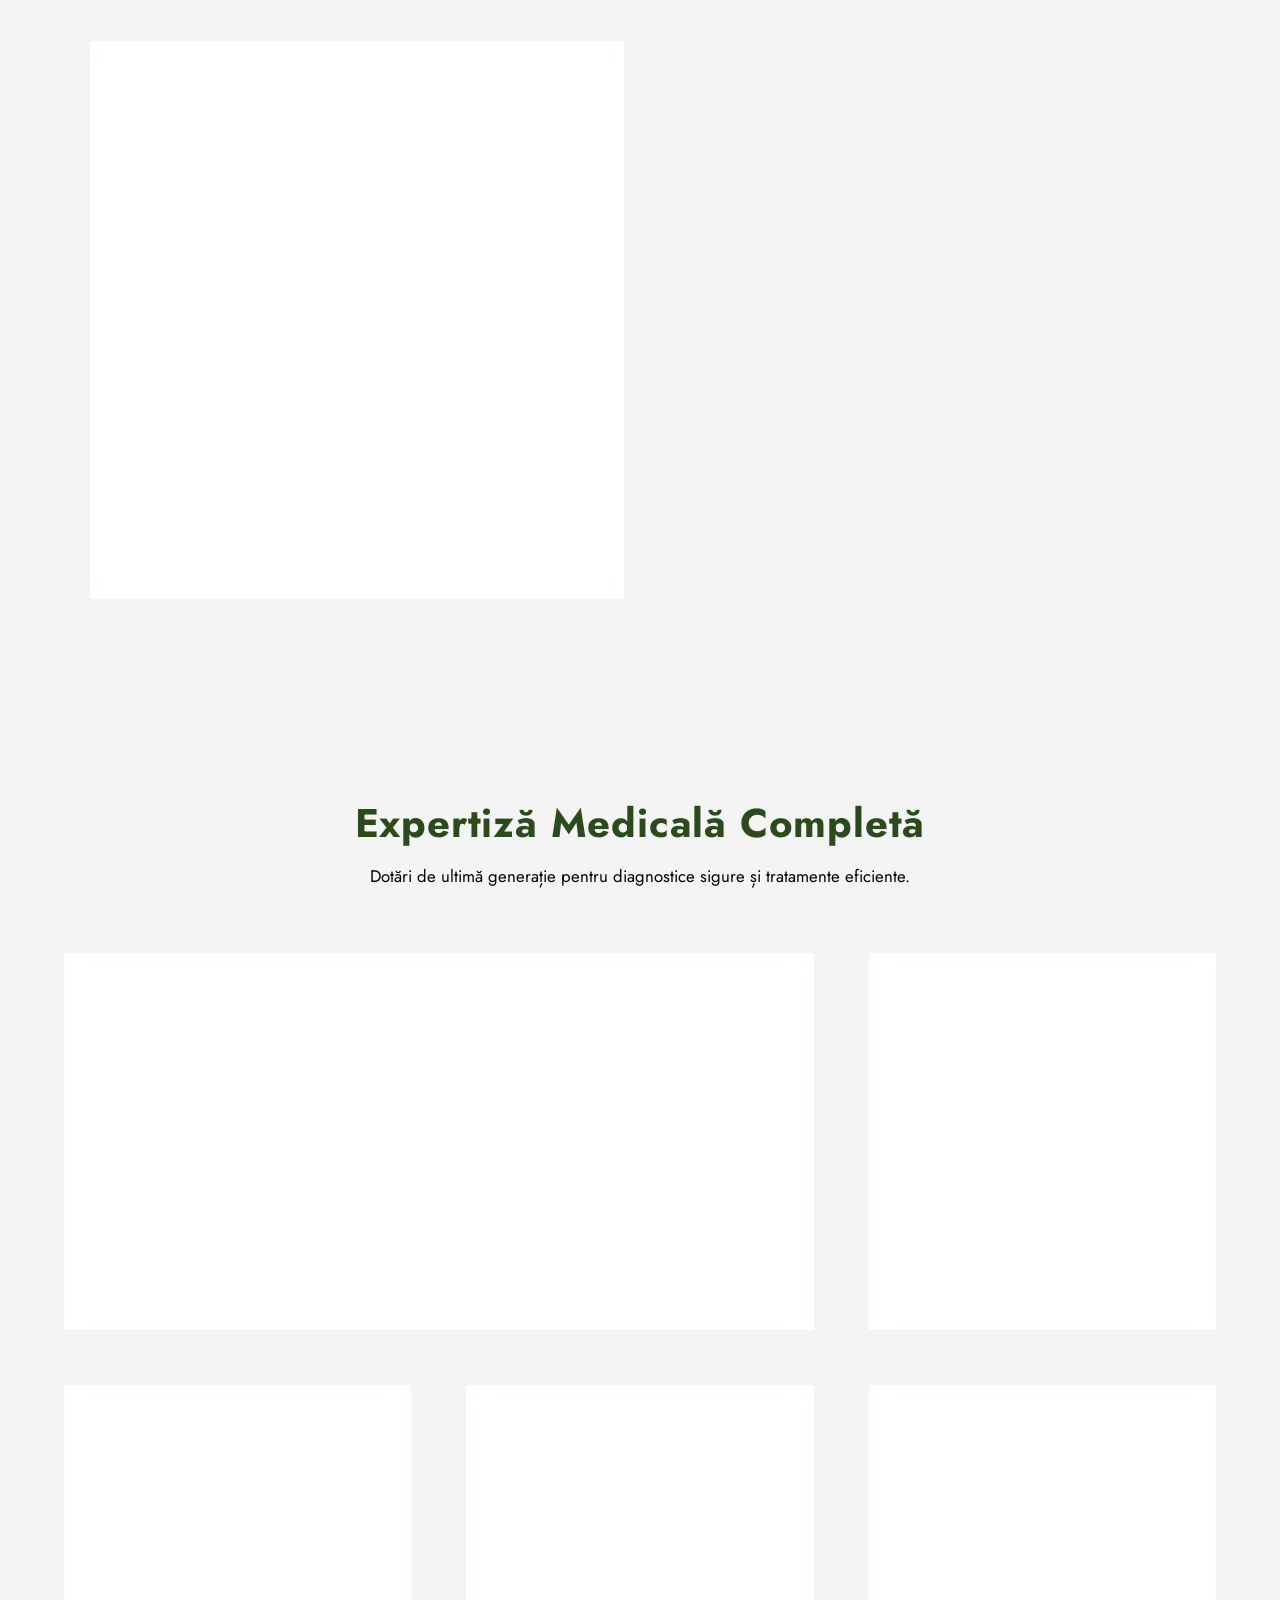
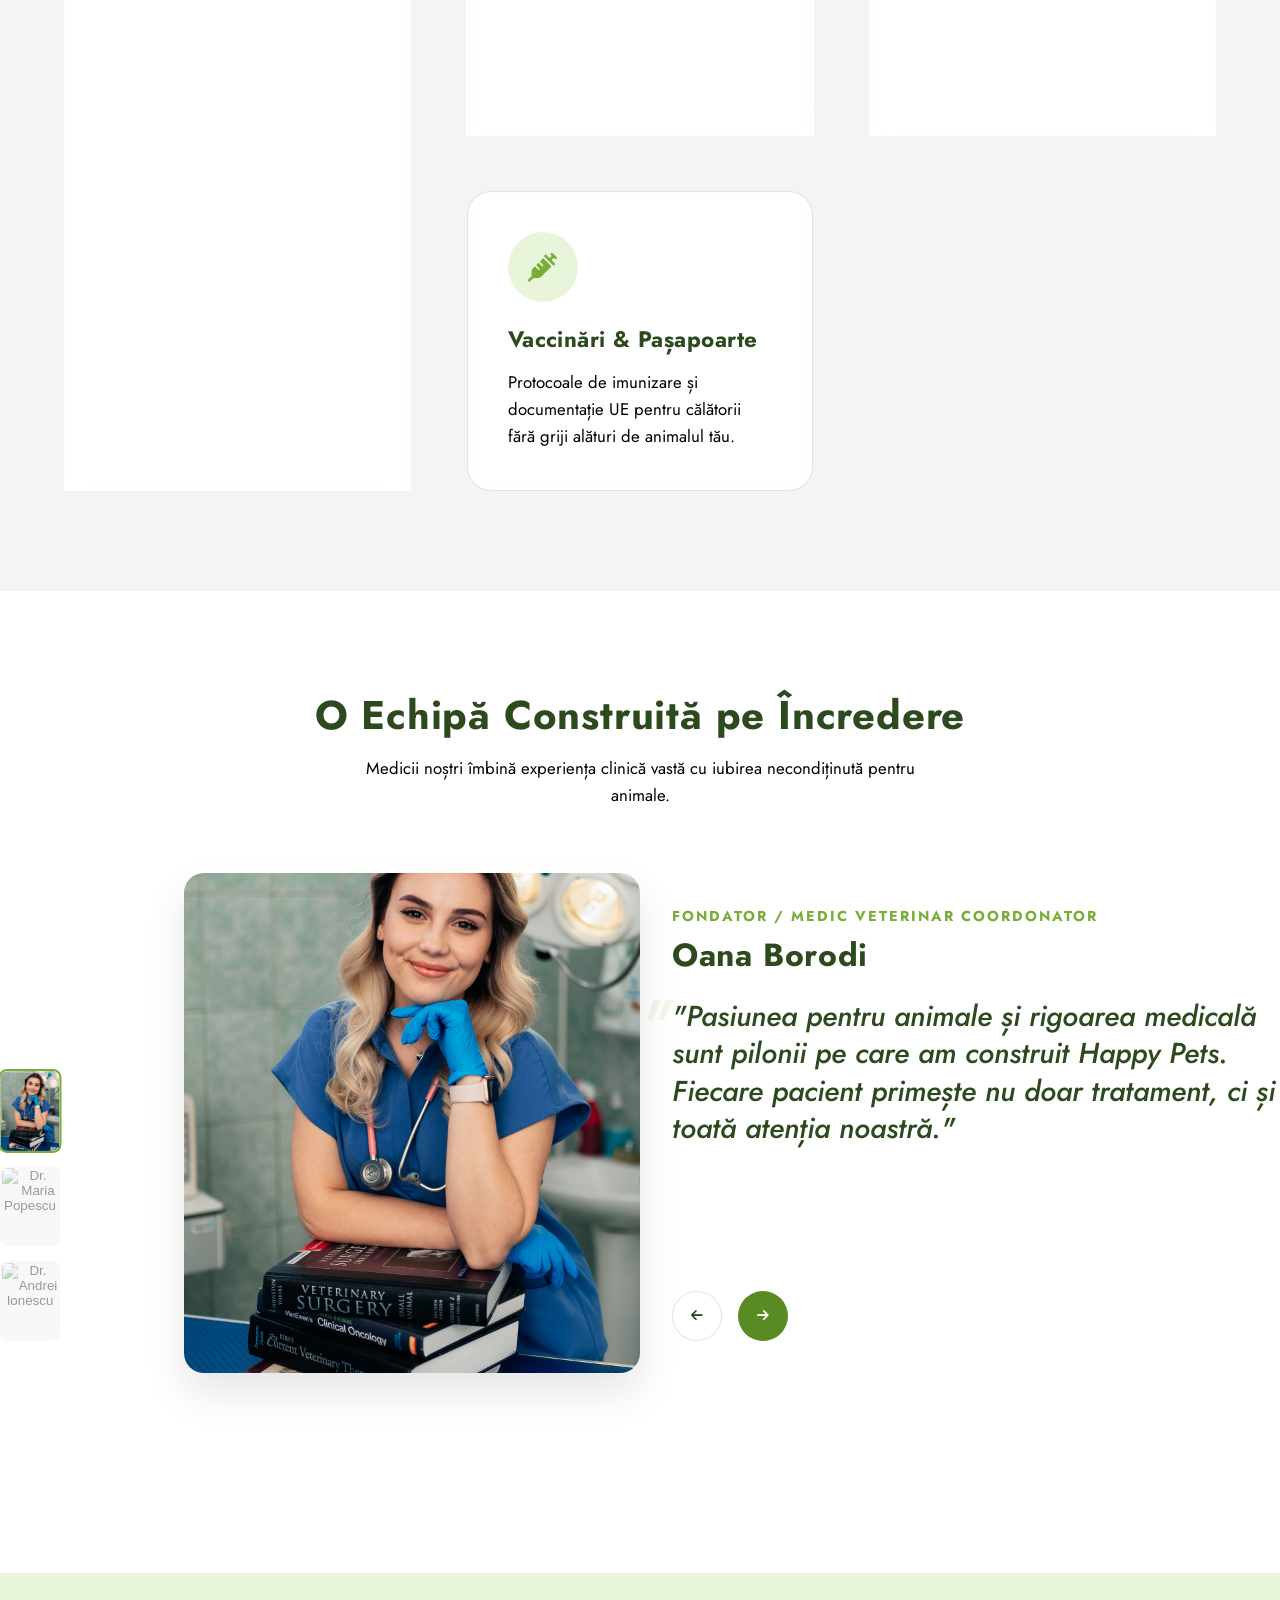
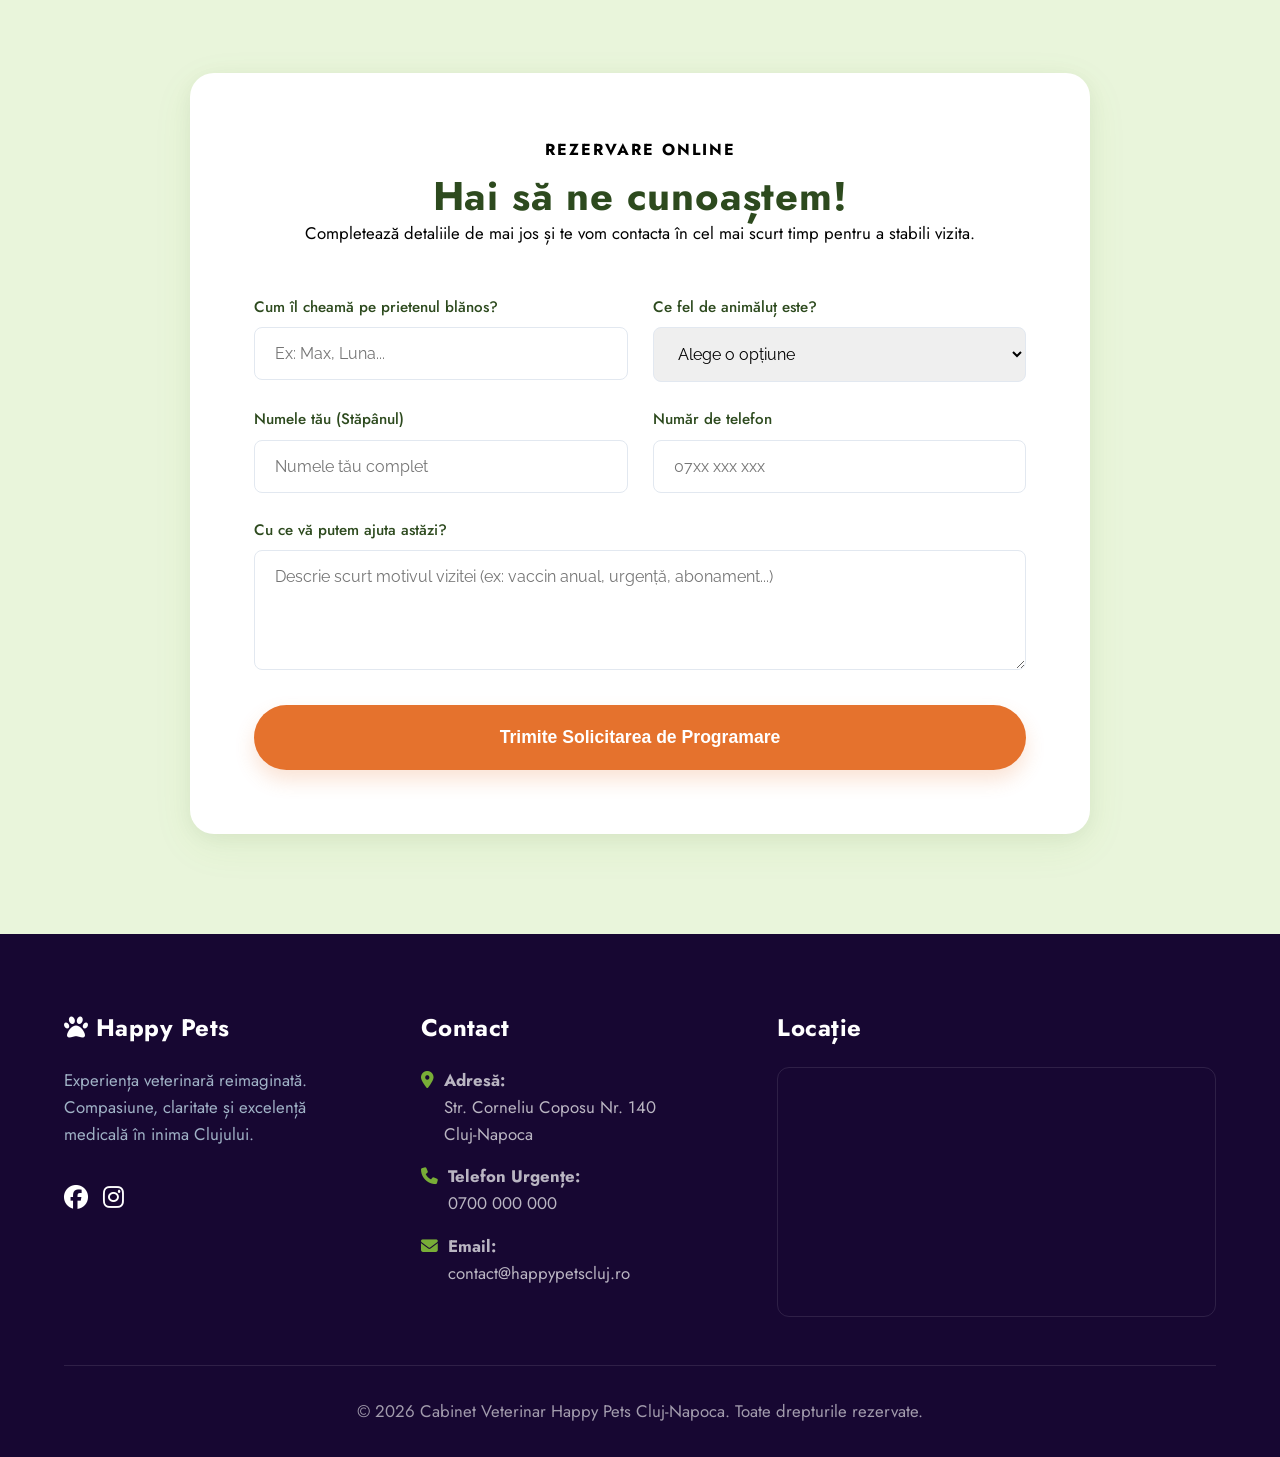
==== commit 8fb2e176: "Simplify tagline to: Sănătatea lor, misiunea noastră" ====
--- a/index.html
+++ b/index.html
@@ -57,7 +57,7 @@
         href="https://fonts.googleapis.com/css2?family=Inter:wght@400;500;600;700&family=Jost:wght@400;500;600;700&display=swap"
         rel="stylesheet">
     <link rel="stylesheet" href="https://cdnjs.cloudflare.com/ajax/libs/font-awesome/6.4.0/css/all.min.css">
-    <link rel="stylesheet" href="style.css?v=1.0.5">
+    <link rel="stylesheet" href="style.css?v=1.0.6">
 
     <!-- Favicon & PWA -->
     <link rel="icon" type="image/png" sizes="32x32" href="https://cdn-icons-png.flaticon.com/512/616/616408.png">
@@ -107,8 +107,7 @@
                 <span class="line">Sănătatea lui este</span><br>
                 <span class="line">liniștea ta.</span>
             </h1>
-            <p class="hero-desc" id="hero-desc">O experiență veterinară modernă, bazată pe empatie, transparență totală
-                și tehnologie de ultimă generație. Fără frică. Fără stres.</p>
+            <p class="hero-desc" id="hero-desc">Sănătatea lor, misiunea noastră.</p>
             <div id="hero-cta">
                 <a href="#programare" class="btn btn-emerald">Programează o vizită</a>
             </div>
@@ -222,7 +221,7 @@
 
                     <div class="accordion-item reveal">
                         <div class="accordion-header active" data-target="img-valoare-1">
-                            Pacienții pe primul loc, Parteneriat cu stăpânii <i class="fa-solid fa-chevron-down"></i>
+                            Sănătatea lor, misiunea noastră <i class="fa-solid fa-chevron-down"></i>
                         </div>
                         <div class="accordion-content" style="max-height: 200px;">
                             <p>Sănătatea animalului tău este prioritatea noastră absolută, dar creăm și un spațiu de
@@ -511,7 +510,7 @@
     </footer>
 
     <!-- JS -->
-    <script src="script.js?v=1.0.5"></script>
+    <script src="script.js?v=1.0.6"></script>
 </body>
 
 </html>
